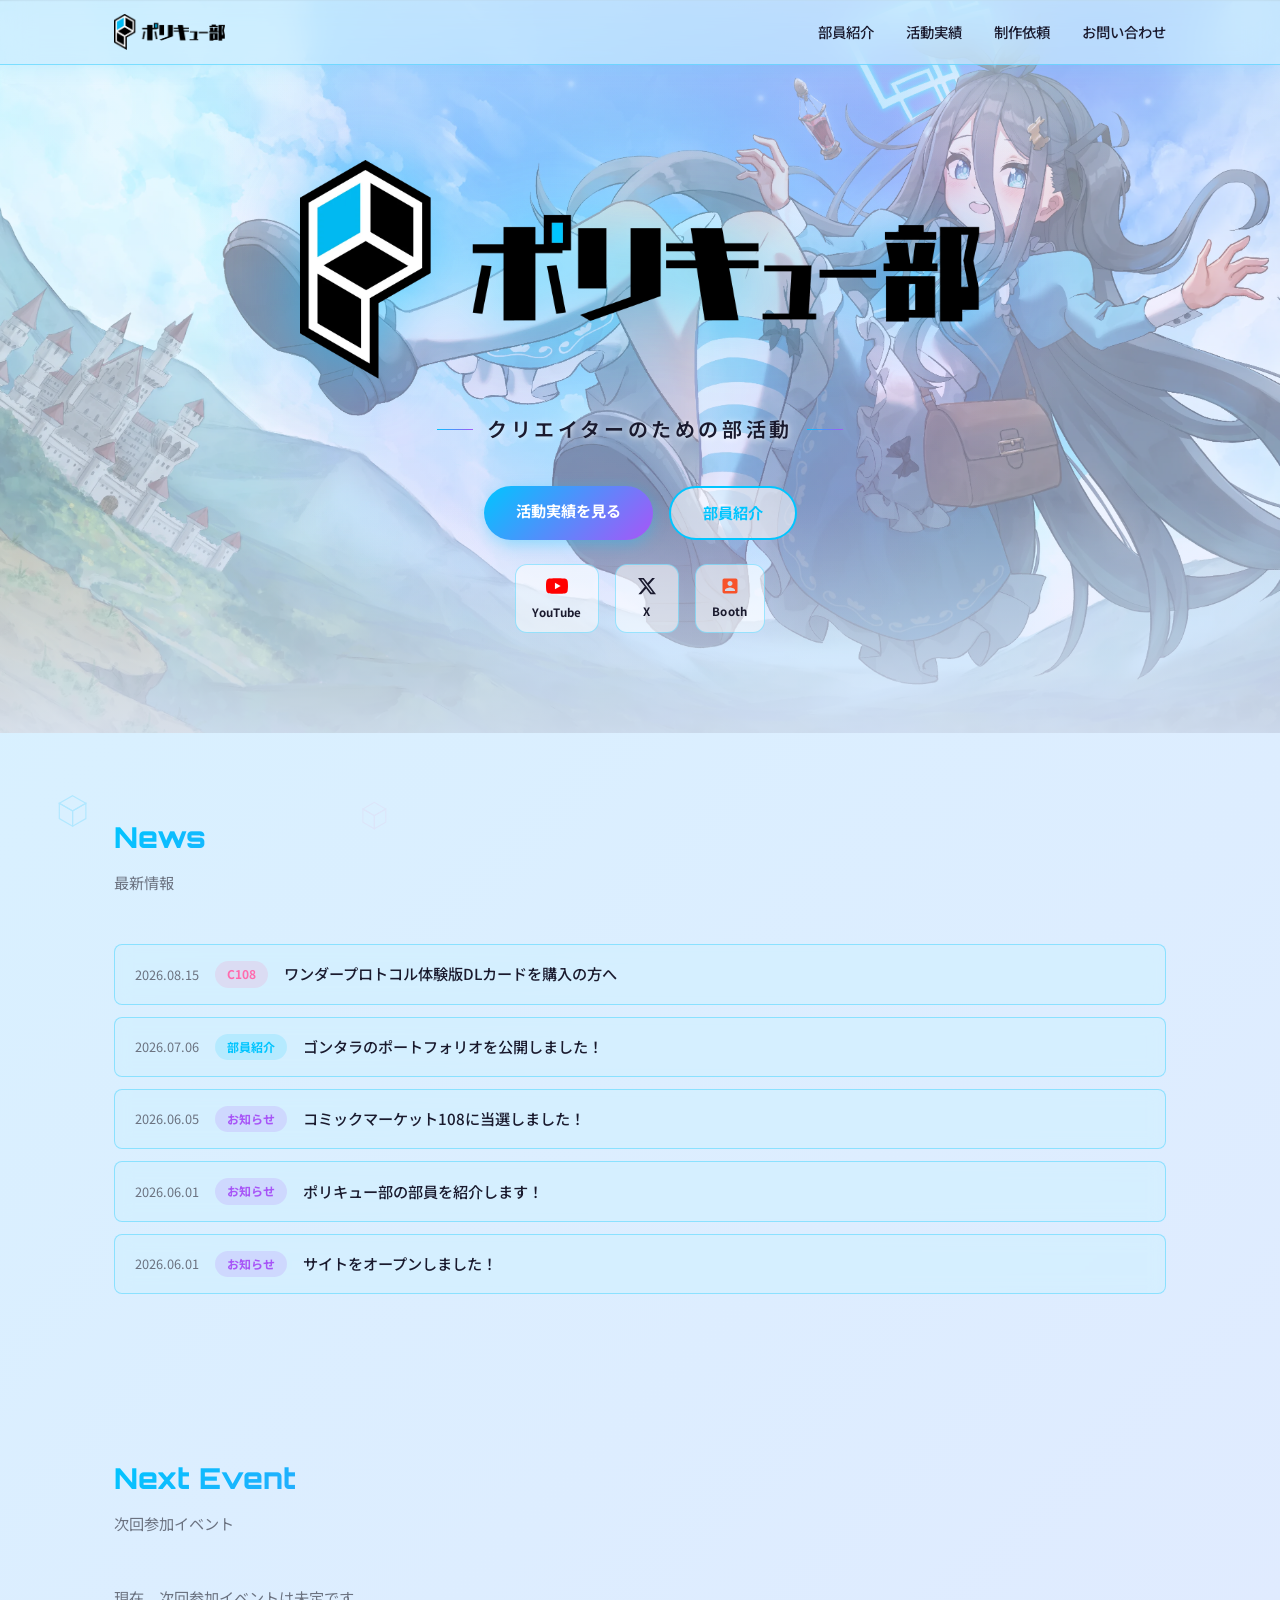
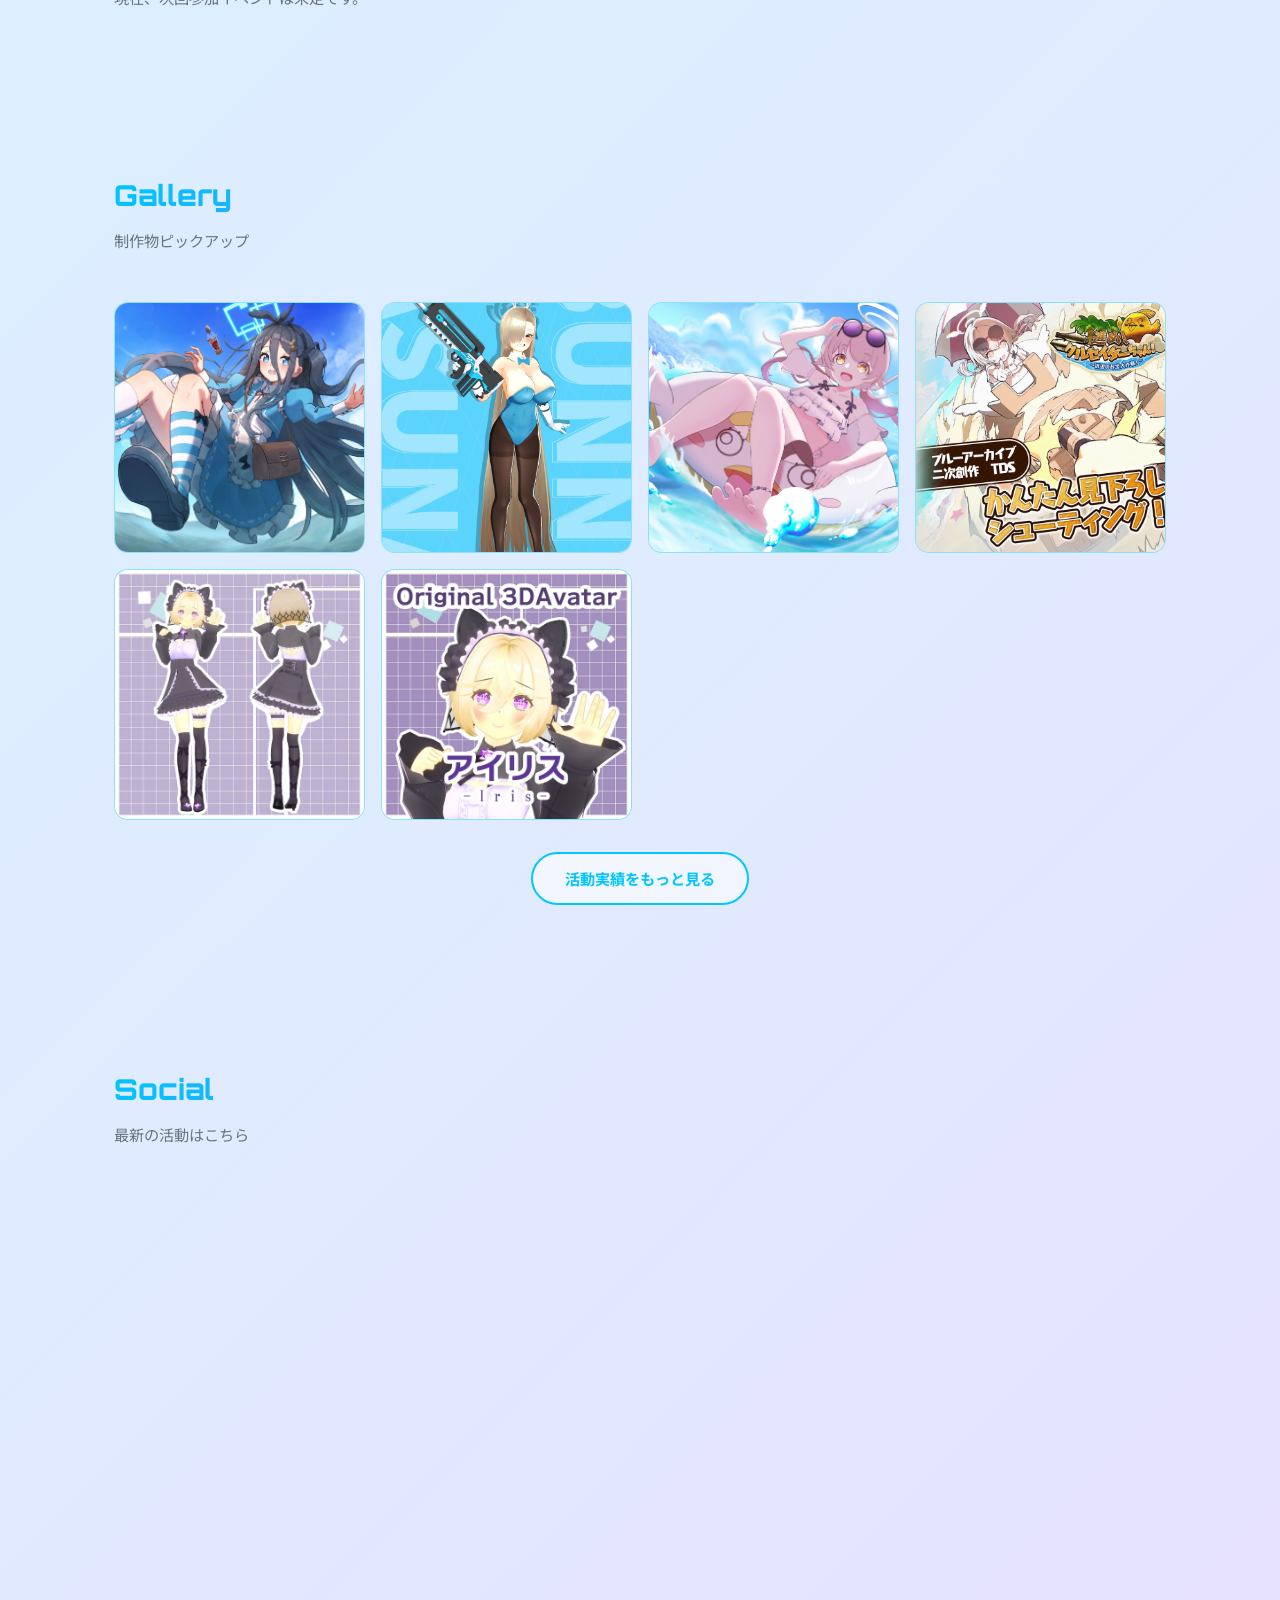
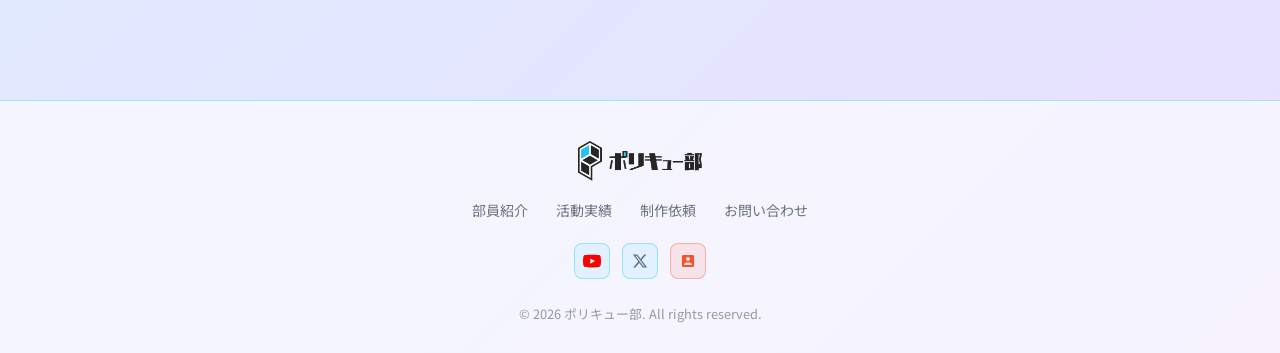
==== index.html @ 904cd469 "制作依頼を締め切り・フォームをグレーアウト・お知らせ非表示 Co-Authored-By: Claude Sonnet 4.6 <noreply@anthropic.com>" ====
<!DOCTYPE html>
<html lang="ja">
<head>
  <meta charset="UTF-8">
  <meta name="viewport" content="width=device-width, initial-scale=1.0">
  <meta name="robots" content="noai, noimageai">
  <meta name="description" content="ポリキュー部公式HP。3DCGをメインにした制作を行う同人サークルです！">
  <!-- OGP ※ サイト公開後に https://polycube-3dcg.github.io/polycube-hp を実際のURLに変更してください -->
  <meta property="og:type" content="website">
  <meta property="og:site_name" content="ポリキュー部">
  <meta property="og:title" content="ポリキュー部">
  <meta property="og:description" content="クリエイターのための部活動。3DCG・美少女キャラクター・ゲーム制作サークル。">
  <meta property="og:image" content="https://polycube-3dcg.github.io/polycube-hp/images/logo_initialize_.webp">
  <meta property="og:url" content="https://polycube-3dcg.github.io/polycube-hp/">
  <meta name="twitter:card" content="summary_large_image">
  <meta name="twitter:site" content="@Polycube_3DCG">
  <title>ポリキュー部 公式サイト</title>
  <link rel="stylesheet" href="css/style.css">
</head>
<body>

  <div class="wireframe-bg" id="wireframe-bg"></div>

  <nav>
    <div class="nav-inner">
      <a href="index.html" class="nav-logo">
        <img src="images/logo.webp" alt="ポリキュー部" class="nav-logo-img">
      </a>
      <ul class="nav-links">
        <li><a href="members.html">部員紹介</a></li>
        <li><a href="achievements.html">活動実績</a></li>
        <li><a href="commission.html">制作依頼</a></li>
        <li><a href="contact.html">お問い合わせ</a></li>
      </ul>
      <button class="nav-hamburger" id="nav-hamburger" aria-label="メニューを開く" aria-expanded="false">
        <span></span><span></span><span></span>
      </button>
    </div>
  </nav>

  <!-- ヒーロー -->
  <section class="hero">
    <div class="hero-bg-slideshow"></div>

    <div class="container">
      <img src="images/logo.webp" alt="ポリキュー部" class="hero-logo">
      <p class="hero-sub">クリエイターのための部活動</p>
      <div class="hero-buttons">
        <a href="achievements.html" class="btn btn-primary">活動実績を見る</a>
        <a href="members.html" class="btn btn-outline">部員紹介</a>
      </div>
      <div class="hero-sns">
        <a href="https://www.youtube.com/@%E3%83%9D%E3%83%AA%E3%82%AD%E3%83%A5%E3%83%BC%E9%83%A8" target="_blank" rel="noopener" class="hero-sns-link" aria-label="YouTube">
          <svg width="22" height="22" viewBox="0 0 24 24"><path fill="#ff0000" d="M23.5 6.2a3 3 0 0 0-2.1-2.1C19.5 3.5 12 3.5 12 3.5s-7.5 0-9.4.6A3 3 0 0 0 .5 6.2C0 8.1 0 12 0 12s0 3.9.5 5.8a3 3 0 0 0 2.1 2.1c1.9.6 9.4.6 9.4.6s7.5 0 9.4-.6a3 3 0 0 0 2.1-2.1C24 15.9 24 12 24 12s0-3.9-.5-5.8z"/><path fill="#fff" d="M9.75 15.5V8.5l6.25 3.5-6.25 3.5z"/></svg>
          <span class="hero-sns-label">YouTube</span>
        </a>
        <a href="https://x.com/Polycube_3DCG" target="_blank" rel="noopener" class="hero-sns-link" aria-label="X (Twitter)">
          <svg width="20" height="20" viewBox="0 0 24 24" fill="currentColor"><path d="M18.244 2.25h3.308l-7.227 8.26 8.502 11.24H16.17l-5.214-6.817L4.99 21.75H1.68l7.73-8.835L1.254 2.25H8.08l4.713 6.231zm-1.161 17.52h1.833L7.084 4.126H5.117z"/></svg>
          <span class="hero-sns-label">X</span>
        </a>
        <a href="https://polycube.booth.pm/" target="_blank" rel="noopener" class="hero-sns-link" aria-label="Booth">
          <svg width="20" height="20" viewBox="0 0 24 24" fill="currentColor"><path d="M19 3H5a2 2 0 0 0-2 2v14a2 2 0 0 0 2 2h14a2 2 0 0 0 2-2V5a2 2 0 0 0-2-2zm-7 3c1.66 0 3 1.34 3 3s-1.34 3-3 3-3-1.34-3-3 1.34-3 3-3zm6 12H6v-1c0-2 4-3.1 6-3.1s6 1.1 6 3.1v1z"/></svg>
          <span class="hero-sns-label">Booth</span>
        </a>
      </div>
    </div>
  </section>

  <!-- お知らせ -->
  <section>
    <div class="container">
      <h2 class="section-title">News</h2>
      <p class="section-subtitle">最新情報</p>
      <div class="news-list">
        <a href="c108download.html" class="news-item">
          <span class="news-date">2026.08.15</span>
          <span class="tag tag-pink">C108</span>
          <span class="news-title">ワンダープロトコル体験版DLカードを購入の方へ</span>
        </a>
        <!-- 受付開始時はコメントアウトを外す
        <a href="commission.html" class="news-item">
          <span class="news-date">2026.07.17</span>
          <span class="tag tag-purple">お知らせ</span>
          <span class="news-title">コミッション受付を開始しました</span>
        </a>
        -->
        <a href="members.html" class="news-item">
          <span class="news-date">2026.07.06</span>
          <span class="tag tag-main">部員紹介</span>
          <span class="news-title">ゴンタラのポートフォリオを公開しました！</span>
        </a>
        <a href="https://webcatalog.circle.ms/circle/23006717" target="_blank" rel="noopener" class="news-item">
          <span class="news-date">2026.06.05</span>
          <span class="tag tag-purple">お知らせ</span>
          <span class="news-title">コミックマーケット108に当選しました！</span>
        </a>
        <a href="members.html" class="news-item">
          <span class="news-date">2026.06.01</span>
          <span class="tag tag-purple">お知らせ</span>
          <span class="news-title">ポリキュー部の部員を紹介します！</span>
        </a>
        <a href="index.html" class="news-item">
          <span class="news-date">2026.06.01</span>
          <span class="tag tag-purple">お知らせ</span>
          <span class="news-title">サイトをオープンしました！</span>
        </a>
      </div>
    </div>
  </section>

  <!-- 次回イベント -->
  <section>
    <div class="container">
      <h2 class="section-title">Next Event</h2>
      <p class="section-subtitle">次回参加イベント</p>
      <!-- 次回イベント決定時はこちらに切り替え
      <a href="https://webcatalog.circle.ms/circle/23006717" target="_blank" rel="noopener"
         class="card" style="max-width: 480px; display:block; text-decoration:none; color:inherit; padding:0; overflow:hidden;">
        <img src="images/nextevent_000.webp" alt="コミックマーケット108" style="width:100%; display:block; border-radius: var(--radius) var(--radius) 0 0;">
        <div style="padding: 20px;">
          <div style="font-weight:700; font-size:1.05rem; margin-bottom:8px;">コミックマーケット108</div>
          <div style="font-size:0.88rem; color:var(--color-text-muted);">開催日：2026年8月15日（土曜日）</div>
          <div style="font-size:0.88rem; color:var(--color-text-muted);">スペース：東地区 コ－48b（東１ホール）</div>
          <div style="font-size:0.88rem; color:var(--color-text-muted);">開催地：東京ビッグサイト</div>
        </div>
      </a>
      -->
      <p style="color:var(--color-text-muted); font-size:0.95rem;">現在、次回参加イベントは未定です。</p>
    </div>
  </section>

  <!-- ギャラリー -->
  <section>
    <div class="container">
      <h2 class="section-title">Gallery</h2>
      <p class="section-subtitle">制作物ピックアップ</p>
      <div class="gallery-grid">
        <div class="gallery-item" data-full="images/contents_005.webp"><img src="images/contents_005_thumbnail.webp" alt="作品"></div>
        <div class="gallery-item" data-full="images/contents_004.webp"><img src="images/contents_004.webp" alt="作品"></div>
        <div class="gallery-item" data-full="images/contents_003.webp"><img src="images/contents_003.webp" alt="作品"></div>
        <div class="gallery-item" data-full="images/contents_002.webp"><img src="images/contents_002.webp" alt="作品"></div>
        <div class="gallery-item" data-full="images/contents_001.webp"><img src="images/contents_001.webp" alt="作品"></div>
        <div class="gallery-item" data-full="images/contents_000.webp"><img src="images/contents_000.webp" alt="作品"></div>
      </div>
      <div style="text-align:center; margin-top:32px;">
        <a href="achievements.html" class="btn btn-outline">活動実績をもっと見る</a>
      </div>
    </div>
  </section>

  <!-- SNS・YouTube -->
  <section>
    <div class="container">
      <h2 class="section-title">Social</h2>
      <p class="section-subtitle">最新の活動はこちら</p>
      <div class="social-grid">

        <!-- YouTube -->
        <div class="card social-card">
          <div class="social-card-label">
            <svg width="20" height="20" viewBox="0 0 24 24" fill="#ff0000"><path d="M23.5 6.2a3 3 0 0 0-2.1-2.1C19.5 3.5 12 3.5 12 3.5s-7.5 0-9.4.6A3 3 0 0 0 .5 6.2C0 8.1 0 12 0 12s0 3.9.5 5.8a3 3 0 0 0 2.1 2.1c1.9.6 9.4.6 9.4.6s7.5 0 9.4-.6a3 3 0 0 0 2.1-2.1C24 15.9 24 12 24 12s0-3.9-.5-5.8z"/><path d="M9.75 15.5V8.5l6.25 3.5-6.25 3.5z" fill="#fff"/></svg>
            YouTube
          </div>
          <a id="yt-latest-link" href="https://youtu.be/PIV8d9jpoXs" target="_blank" rel="noopener" class="youtube-thumb-link">
            <img id="yt-latest-thumb" src="https://img.youtube.com/vi/PIV8d9jpoXs/hqdefault.jpg" alt="ポリキュー部 YouTube動画">
            <div class="youtube-play-btn">
              <svg width="56" height="56" viewBox="0 0 24 24"><circle cx="12" cy="12" r="12" fill="rgba(0,0,0,0.55)"/><path d="M9.5 7.5v9l7-4.5-7-4.5z" fill="white"/></svg>
            </div>
          </a>
          <p id="yt-latest-title" style="font-size:0.83rem; color:var(--color-text-muted); margin:6px 0 16px; line-height:1.5; display:-webkit-box; -webkit-line-clamp:2; -webkit-box-orient:vertical; overflow:hidden;"></p>
          <a href="https://www.youtube.com/@%E3%83%9D%E3%83%AA%E3%82%AD%E3%83%A5%E3%83%BC%E9%83%A8" target="_blank" rel="noopener" class="social-follow-btn social-follow-btn--youtube" style="align-self: center;">
            <svg width="16" height="16" viewBox="0 0 24 24"><path fill="white" d="M23.5 6.2a3 3 0 0 0-2.1-2.1C19.5 3.5 12 3.5 12 3.5s-7.5 0-9.4.6A3 3 0 0 0 .5 6.2C0 8.1 0 12 0 12s0 3.9.5 5.8a3 3 0 0 0 2.1 2.1c1.9.6 9.4.6 9.4.6s7.5 0 9.4-.6a3 3 0 0 0 2.1-2.1C24 15.9 24 12 24 12s0-3.9-.5-5.8z"/><path fill="red" d="M9.75 15.5V8.5l6.25 3.5-6.25 3.5z"/></svg>
            チャンネルを見る
          </a>
        </div>

        <!-- X (Twitter) -->
        <div class="card social-card">
          <div class="social-card-label">
            <svg width="18" height="18" viewBox="0 0 24 24" fill="currentColor"><path d="M18.244 2.25h3.308l-7.227 8.26 8.502 11.24H16.17l-5.214-6.817L4.99 21.75H1.68l7.73-8.835L1.254 2.25H8.08l4.713 6.231zm-1.161 17.52h1.833L7.084 4.126H5.117z"/></svg>
            X (Twitter)
          </div>
          <div style="padding: 20px 0 24px; text-align:center;">
            <div style="width:64px; height:64px; background:#000; border-radius:50%; display:flex; align-items:center; justify-content:center; margin: 0 auto 16px;">
              <svg width="32" height="32" viewBox="0 0 24 24" fill="white"><path d="M18.244 2.25h3.308l-7.227 8.26 8.502 11.24H16.17l-5.214-6.817L4.99 21.75H1.68l7.73-8.835L1.254 2.25H8.08l4.713 6.231zm-1.161 17.52h1.833L7.084 4.126H5.117z"/></svg>
            </div>
            <div style="font-weight:700; font-size:1rem; margin-bottom:4px;">ポリキュー部</div>
            <div style="font-size:0.85rem; color:var(--color-text-muted); margin-bottom:20px;">@Polycube_3DCG</div>
            <p style="font-size:0.88rem; color:var(--color-text-muted); line-height:1.7; margin-bottom:0;">
              制作の進捗・イベント情報など<br>随時ポストしています！
            </p>
          </div>
          <a href="https://x.com/Polycube_3DCG" target="_blank" rel="noopener" class="social-follow-btn social-follow-btn--x" style="align-self: center;">
            <svg width="15" height="15" viewBox="0 0 24 24" fill="white"><path d="M18.244 2.25h3.308l-7.227 8.26 8.502 11.24H16.17l-5.214-6.817L4.99 21.75H1.68l7.73-8.835L1.254 2.25H8.08l4.713 6.231zm-1.161 17.52h1.833L7.084 4.126H5.117z"/></svg>
            最新のポストを見る
          </a>
        </div>

      </div>
    </div>
  </section>

  <footer>
    <div class="footer-inner">
      <img src="images/logo.webp" alt="ポリキュー部" class="footer-logo-img">
      <ul class="footer-nav">
        <li><a href="members.html">部員紹介</a></li>
        <li><a href="achievements.html">活動実績</a></li>
        <li><a href="commission.html">制作依頼</a></li>
        <li><a href="contact.html">お問い合わせ</a></li>
      </ul>
      <div class="footer-sns-row">
        <a href="https://www.youtube.com/@%E3%83%9D%E3%83%AA%E3%82%AD%E3%83%A5%E3%83%BC%E9%83%A8" target="_blank" rel="noopener" class="footer-sns-icon" aria-label="YouTube">
          <svg width="18" height="18" viewBox="0 0 24 24"><path fill="#ff0000" d="M23.5 6.2a3 3 0 0 0-2.1-2.1C19.5 3.5 12 3.5 12 3.5s-7.5 0-9.4.6A3 3 0 0 0 .5 6.2C0 8.1 0 12 0 12s0 3.9.5 5.8a3 3 0 0 0 2.1 2.1c1.9.6 9.4.6 9.4.6s7.5 0 9.4-.6a3 3 0 0 0 2.1-2.1C24 15.9 24 12 24 12s0-3.9-.5-5.8z"/><path fill="#fff" d="M9.75 15.5V8.5l6.25 3.5-6.25 3.5z"/></svg>
        </a>
        <a href="https://x.com/Polycube_3DCG" target="_blank" rel="noopener" class="footer-sns-icon" aria-label="X (Twitter)">
          <svg width="16" height="16" viewBox="0 0 24 24" fill="currentColor"><path d="M18.244 2.25h3.308l-7.227 8.26 8.502 11.24H16.17l-5.214-6.817L4.99 21.75H1.68l7.73-8.835L1.254 2.25H8.08l4.713 6.231zm-1.161 17.52h1.833L7.084 4.126H5.117z"/></svg>
        </a>
        <a href="https://polycube.booth.pm/" target="_blank" rel="noopener" class="footer-sns-icon" aria-label="Booth">
          <svg width="16" height="16" viewBox="0 0 24 24" fill="currentColor"><path d="M19 3H5a2 2 0 0 0-2 2v14a2 2 0 0 0 2 2h14a2 2 0 0 0 2-2V5a2 2 0 0 0-2-2zm-7 3c1.66 0 3 1.34 3 3s-1.34 3-3 3-3-1.34-3-3 1.34-3 3-3zm6 12H6v-1c0-2 4-3.1 6-3.1s6 1.1 6 3.1v1z"/></svg>
        </a>
      </div>
      <p class="footer-copy">&copy; 2026 ポリキュー部. All rights reserved.</p>
    </div>
  </footer>

  <!-- ライトボックス -->
  <div id="lightbox" class="lightbox">
    <button class="lightbox-close" id="lightbox-close">&times;</button>
    <img id="lightbox-img" src="" alt="">
  </div>

  <script src="js/cubes.js"></script>

  <script>
    // ── 背景スライドショー ──
    // 画像を追加する場合はこの配列に追加してください
    const isMobile = window.matchMedia('(max-width: 768px)').matches;
    const bgSlides = isMobile
      ? ['images/top_mobile_001.webp']
      : ['images/top_001.webp'];

    const slideshowEl = document.querySelector('.hero-bg-slideshow');
    bgSlides.forEach((src, i) => {
      const div = document.createElement('div');
      div.className = 'hero-bg-slide' + (i === 0 ? ' active' : '');
      div.style.backgroundImage = `url('${src}')`;
      slideshowEl.appendChild(div);
    });

    if (bgSlides.length > 1) {
      let current = 0;
      setInterval(() => {
        const els = document.querySelectorAll('.hero-bg-slide');
        els[current].classList.remove('active');
        current = (current + 1) % els.length;
        els[current].classList.add('active');
      }, 6000);
    }
  </script>

  <script>
    const lightbox = document.getElementById('lightbox');
    const lightboxImg = document.getElementById('lightbox-img');

    document.querySelectorAll('.gallery-item[data-full]').forEach(item => {
      item.addEventListener('click', () => {
        lightboxImg.src = item.dataset.full;
        lightbox.classList.add('active');
      });
    });

    document.getElementById('lightbox-close').addEventListener('click', e => {
      e.stopPropagation();
      lightbox.classList.remove('active');
    });

    lightbox.addEventListener('click', () => lightbox.classList.remove('active'));

    document.addEventListener('keydown', e => {
      if (e.key === 'Escape') lightbox.classList.remove('active');
    });
  </script>

  <script>
    (function () {
      var channelId = 'UC2VYg07HExC-RA8LSmF9CsA';
      var rssUrl = 'https://www.youtube.com/feeds/videos.xml?channel_id=' + channelId;
      fetch('https://api.rss2json.com/v1/api.json?rss_url=' + encodeURIComponent(rssUrl))
        .then(function (r) { return r.json(); })
        .then(function (data) {
          if (data.status !== 'ok' || !data.items || !data.items.length) return;
          var video = data.items[0];
          var match = video.link.match(/[?&]v=([^&]+)/);
          if (!match) return;
          var videoId = match[1];
          var link = document.getElementById('yt-latest-link');
          var thumb = document.getElementById('yt-latest-thumb');
          var title = document.getElementById('yt-latest-title');
          if (link) link.href = 'https://www.youtube.com/watch?v=' + videoId;
          if (thumb) thumb.src = 'https://img.youtube.com/vi/' + videoId + '/hqdefault.jpg';
          if (title) title.textContent = video.title;
        })
        .catch(function () {});
    })();
  </script>

</body>
</html>
---- css/style.css ----
@import url('https://fonts.googleapis.com/css2?family=Noto+Sans+JP:wght@400;500;700&family=Orbitron:wght@700;900&display=swap');

:root {
  --color-main: #00c5ff;
  --color-pink: #ff6bae;
  --color-purple: #a855f7;
  --color-text: #1a1a2e;
  --color-text-muted: #6b7280;
  --color-bg: #ddf4ff;
  --color-bg2: #e8eeff;
  --color-card: rgba(210, 240, 255, 0.7);
  --color-card-border: rgba(0, 197, 255, 0.35);
  --grad-main: linear-gradient(135deg, var(--color-main), var(--color-purple));
  --grad-bg: linear-gradient(135deg, #d6f2ff 0%, #e0ebff 60%, #e8e0ff 100%);
  --shadow-card: 0 4px 24px rgba(0, 197, 255, 0.18), 0 1px 4px rgba(0,0,0,0.05);
  --radius: 14px;
  --radius-sm: 8px;
}

*, *::before, *::after { box-sizing: border-box; margin: 0; padding: 0; }

html { scroll-behavior: smooth; }

body {
  font-family: 'Noto Sans JP', sans-serif;
  color: var(--color-text);
  background: var(--grad-bg);
  min-height: 100vh;
  line-height: 1.7;
  position: relative;
}

body > * { position: relative; z-index: 1; }

/* ── ワイヤーフレームキューブ背景 ── */
.wireframe-bg {
  position: fixed;
  inset: 0;
  pointer-events: none;
  z-index: 0;
  overflow: hidden;
}

.wire-cube {
  position: absolute;
  transform-origin: center;
}

@keyframes cube-float {
  0%, 100% { transform: translateY(0px) rotate(var(--rot)); }
  50%       { transform: translateY(var(--drift)) rotate(calc(var(--rot) + var(--spin))); }
}

/* ── ナビゲーション ── */
nav {
  position: fixed;
  top: 0;
  width: 100%;
  z-index: 100;
  background: rgba(200, 235, 255, 0.65);
  backdrop-filter: blur(16px);
  border-bottom: 1px solid rgba(0, 197, 255, 0.4);
  box-shadow: 0 1px 20px rgba(0, 197, 255, 0.12);
}

.nav-inner {
  max-width: 1100px;
  margin: 0 auto;
  padding: 0 24px;
  height: 64px;
  display: flex;
  align-items: center;
  justify-content: space-between;
}

.nav-logo {
  font-family: 'Orbitron', sans-serif;
  font-weight: 800;
  font-size: 1.2rem;
  background: var(--grad-main);
  -webkit-background-clip: text;
  -webkit-text-fill-color: transparent;
  background-clip: text;
  text-decoration: none;
}

.nav-logo-img {
  height: 36px;
  width: auto;
  display: block;
}

.nav-links {
  display: flex;
  gap: 32px;
  list-style: none;
}

.nav-links a {
  text-decoration: none;
  color: var(--color-text);
  font-size: 0.9rem;
  font-weight: 500;
  transition: color 0.2s;
}

.nav-links a:hover { color: var(--color-main); }

.nav-links a.active {
  color: var(--color-main);
  font-weight: 700;
  position: relative;
}

.nav-links a.active::after {
  content: '';
  position: absolute;
  bottom: -4px;
  left: 0;
  right: 0;
  height: 2px;
  background: var(--grad-main);
  border-radius: 2px;
}

/* ── ハンバーガーボタン ── */
.nav-hamburger {
  display: none;
  flex-direction: column;
  justify-content: center;
  gap: 5px;
  background: none;
  border: none;
  cursor: pointer;
  padding: 6px;
  z-index: 110;
}

.nav-hamburger span {
  display: block;
  width: 24px;
  height: 2px;
  background: var(--color-text);
  border-radius: 2px;
  transition: transform 0.25s ease, opacity 0.25s ease;
}

.nav-hamburger.open span:nth-child(1) { transform: translateY(7px) rotate(45deg); }
.nav-hamburger.open span:nth-child(2) { opacity: 0; transform: scaleX(0); }
.nav-hamburger.open span:nth-child(3) { transform: translateY(-7px) rotate(-45deg); }

/* ── 共通レイアウト ── */
.container {
  max-width: 1100px;
  margin: 0 auto;
  padding: 0 24px;
}

section {
  padding: 80px 0;
}

.section-title {
  font-family: 'Orbitron', sans-serif;
  font-size: 1.8rem;
  font-weight: 800;
  margin-bottom: 8px;
  background: var(--grad-main);
  -webkit-background-clip: text;
  -webkit-text-fill-color: transparent;
  background-clip: text;
}

.section-subtitle {
  color: var(--color-text-muted);
  font-size: 0.95rem;
  margin-bottom: 48px;
}

/* ── カード ── */
.card {
  background: var(--color-card);
  backdrop-filter: blur(8px);
  border: 1px solid var(--color-card-border);
  border-radius: var(--radius);
  box-shadow: var(--shadow-card);
  padding: 24px;
  transition: transform 0.2s, box-shadow 0.2s;
}

.card:hover {
  transform: translateY(-4px);
  box-shadow: 0 8px 32px rgba(0, 197, 255, 0.18), 0 2px 8px rgba(0,0,0,0.08);
}

/* ── ボタン ── */
.btn {
  display: inline-block;
  padding: 12px 32px;
  border-radius: 50px;
  font-weight: 700;
  font-size: 0.95rem;
  text-decoration: none;
  cursor: pointer;
  border: none;
  transition: opacity 0.2s, transform 0.2s;
}

.btn:hover { opacity: 0.85; transform: translateY(-2px); }

.btn-primary {
  background: var(--grad-main);
  color: #fff;
  box-shadow: 0 4px 16px rgba(0, 197, 255, 0.35);
}

.btn-outline {
  background: rgba(255, 255, 255, 0.55);
  backdrop-filter: blur(6px);
  border: 2px solid var(--color-main);
  color: var(--color-main);
}

.btn-disabled {
  background: linear-gradient(135deg, #b0b8c1, #c8d0d8);
  color: #fff;
  box-shadow: none;
  cursor: not-allowed;
  opacity: 0.6;
  pointer-events: none;
}

/* ── タグ・バッジ ── */
.tag {
  display: inline-block;
  padding: 3px 12px;
  border-radius: 50px;
  font-size: 0.75rem;
  font-weight: 700;
}

.tag-main { background: rgba(0, 197, 255, 0.15); color: var(--color-main); }
.tag-pink { background: rgba(255, 107, 174, 0.15); color: var(--color-pink); }
.tag-purple { background: rgba(168, 85, 247, 0.15); color: var(--color-purple); }

/* ── ヒーローロゴ ── */
.hero-logo {
  width: auto;
  height: auto;
  max-height: clamp(100px, 28vw, 220px);
  max-width: 85vw;
  margin: 0 auto 32px;
  display: block;
  filter: drop-shadow(0 8px 32px rgba(0, 197, 255, 0.55));
}

/* ── フッターロゴ ── */
.footer-logo-img {
  height: 40px;
  width: auto;
  margin: 0 auto 12px;
  display: block;
  opacity: 0.85;
}

/* ── ギャラリー ── */
.gallery-grid {
  display: grid;
  grid-template-columns: repeat(auto-fill, minmax(240px, 1fr));
  gap: 16px;
}

.gallery-item {
  border-radius: var(--radius);
  overflow: hidden;
  background: var(--color-card);
  border: 1px solid var(--color-card-border);
  aspect-ratio: 1 / 1;
  transition: transform 0.2s, box-shadow 0.2s;
  cursor: zoom-in;
}

.gallery-item:hover {
  transform: translateY(-4px);
  box-shadow: 0 8px 32px rgba(0, 197, 255, 0.3);
}

.gallery-item img {
  width: 100%;
  height: 100%;
  object-fit: cover;
  display: block;
}

/* ── 背景スライドショー ── */
.hero-bg-slideshow {
  position: absolute;
  inset: 0;
  z-index: 0;
}

.hero-bg-slide {
  position: absolute;
  inset: 0;
  background-size: cover;
  background-position: center 30%;
  opacity: 0;
  transition: opacity 1.8s ease;
}

.hero-bg-slide.active {
  opacity: 0.52;
}

/* ── ヒーロー ── */
.hero {
  padding-top: 160px;
  padding-bottom: 100px;
  text-align: center;
  position: relative;
  overflow: hidden;
  background: var(--grad-bg);
}

.hero::before {
  content: '';
  position: absolute;
  top: -200px;
  left: 50%;
  transform: translateX(-50%);
  width: 900px;
  height: 900px;
  background: radial-gradient(circle, rgba(0,197,255,0.15) 0%, rgba(168,85,247,0.1) 50%, transparent 70%);
  pointer-events: none;
  z-index: 1;
}

.hero::after {
  content: '';
  position: absolute;
  inset: 0;
  background:
    linear-gradient(to bottom,
      rgba(214,242,255,0.45) 0%,
      transparent 22%,
      transparent 68%,
      rgba(224,235,255,0.7) 100%
    );
  pointer-events: none;
  z-index: 1;
}

.hero .stars,
.hero .container {
  position: relative;
  z-index: 2;
}

/* ヒーロー入場アニメーション */
@keyframes hero-fade-up {
  from { opacity: 0; transform: translateY(22px); }
  to   { opacity: 1; transform: translateY(0); }
}

.hero-logo    { animation: hero-fade-up 0.8s ease both; }
.hero-sub     { animation: hero-fade-up 0.8s 0.18s ease both; }
.hero-buttons { animation: hero-fade-up 0.8s 0.32s ease both; }
.hero-sns     { animation: hero-fade-up 0.8s 0.44s ease both; }

.hero-eyebrow {
  display: inline-flex;
  align-items: center;
  gap: 6px;
  font-size: 0.85rem;
  color: var(--color-main);
  font-weight: 700;
  letter-spacing: 0.05em;
  margin-bottom: 16px;
}

.hero-title {
  font-family: 'Orbitron', sans-serif;
  font-size: clamp(2.5rem, 6vw, 4.5rem);
  font-weight: 800;
  line-height: 1.1;
  margin-bottom: 16px;
  background: linear-gradient(135deg, var(--color-main) 0%, var(--color-purple) 50%, var(--color-pink) 100%);
  -webkit-background-clip: text;
  -webkit-text-fill-color: transparent;
  background-clip: text;
}

.hero-sub {
  display: flex;
  align-items: center;
  justify-content: center;
  gap: 14px;
  font-size: clamp(0.8rem, 2.2vw, 1.25rem);
  font-weight: 600;
  letter-spacing: 0.18em;
  white-space: nowrap;
  color: var(--color-text);
  margin-bottom: 40px;
  text-shadow: 0 1px 6px rgba(255,255,255,0.9);
}

.hero-sub::before,
.hero-sub::after {
  content: '';
  display: block;
  width: 36px;
  height: 1px;
  background: var(--grad-main);
  flex-shrink: 0;
}

.hero-buttons {
  display: flex;
  gap: 16px;
  justify-content: center;
  flex-wrap: wrap;
}

.hero-sns {
  display: flex;
  gap: 16px;
  justify-content: center;
  margin-top: 24px;
}

.hero-sns-link {
  display: flex;
  flex-direction: column;
  align-items: center;
  justify-content: center;
  gap: 6px;
  padding: 10px 16px;
  border-radius: 12px;
  background: rgba(255, 255, 255, 0.55);
  border: 1px solid var(--color-card-border);
  color: var(--color-text);
  text-decoration: none;
  transition: background 0.2s, transform 0.2s, box-shadow 0.2s;
  backdrop-filter: blur(6px);
  min-width: 64px;
}

.hero-sns-link:hover {
  background: rgba(0, 197, 255, 0.2);
  border-color: var(--color-main);
  color: var(--color-main);
  transform: translateY(-3px);
  box-shadow: 0 6px 16px rgba(0, 197, 255, 0.25);
}

.hero-sns-label {
  font-size: 0.72rem;
  font-weight: 700;
  letter-spacing: 0.03em;
}

/* 星の装飾 */
.stars {
  position: absolute;
  inset: 0;
  pointer-events: none;
}

.star {
  position: absolute;
  width: 6px;
  height: 6px;
  border-radius: 50%;
  background: var(--color-main);
  opacity: 0.4;
  animation: twinkle 3s ease-in-out infinite;
}

.star:nth-child(1) { top: 15%; left: 10%; animation-delay: 0s; background: var(--color-pink); }
.star:nth-child(2) { top: 25%; left: 85%; animation-delay: 0.5s; }
.star:nth-child(3) { top: 60%; left: 5%; animation-delay: 1s; background: var(--color-purple); }
.star:nth-child(4) { top: 70%; left: 90%; animation-delay: 1.5s; background: var(--color-pink); }
.star:nth-child(5) { top: 40%; left: 92%; animation-delay: 2s; }
.star:nth-child(6) { top: 80%; left: 15%; animation-delay: 0.8s; background: var(--color-purple); }

@keyframes twinkle {
  0%, 100% { opacity: 0.4; transform: scale(1); }
  50% { opacity: 0.9; transform: scale(1.5); }
}

/* ── お知らせ ── */
.news-list {
  display: flex;
  flex-direction: column;
  gap: 12px;
}

.news-item {
  display: flex;
  align-items: center;
  gap: 16px;
  background: var(--color-card);
  backdrop-filter: blur(8px);
  border: 1px solid var(--color-card-border);
  border-radius: var(--radius-sm);
  padding: 16px 20px;
  text-decoration: none;
  color: var(--color-text);
  transition: transform 0.2s, box-shadow 0.2s;
}

.news-item:hover {
  transform: translateX(4px);
  box-shadow: var(--shadow-card);
}

.news-date {
  font-size: 0.8rem;
  color: var(--color-text-muted);
  white-space: nowrap;
  font-variant-numeric: tabular-nums;
}

.news-title { font-size: 0.95rem; font-weight: 500; }

/* ── 部員カード ── */
.members-grid {
  display: grid;
  grid-template-columns: repeat(auto-fill, minmax(260px, 1fr));
  gap: 24px;
}

.member-card {
  text-align: center;
  display: flex;
  flex-direction: column;
}

.member-card:hover {
  transform: none;
  box-shadow: var(--shadow-card);
}

.member-card .member-sns {
  margin-top: auto;
  padding-top: 16px;
}

.member-avatar {
  width: 96px;
  height: 96px;
  border-radius: 50%;
  object-fit: cover;
  border: 3px solid var(--color-main);
  margin: 0 auto 16px;
  display: block;
  background: var(--grad-main);
}

.member-avatar-placeholder {
  width: 96px;
  height: 96px;
  border-radius: 50%;
  background: var(--grad-main);
  margin: 0 auto 16px;
  display: flex;
  align-items: center;
  justify-content: center;
  font-size: 2rem;
  color: #fff;
  font-family: 'Orbitron', sans-serif;
  font-weight: 800;
}

.member-name {
  font-weight: 700;
  font-size: 1.05rem;
  margin-bottom: 4px;
}

.member-role {
  color: var(--color-main);
  font-size: 0.85rem;
  font-weight: 700;
  margin-bottom: 12px;
}

.member-bio {
  font-size: 0.88rem;
  color: var(--color-text-muted);
  margin-bottom: 16px;
  text-align: left;
}

.member-sns {
  display: flex;
  gap: 8px;
  justify-content: center;
  flex-wrap: wrap;
}

.member-sns a {
  font-size: 0.8rem;
  padding: 4px 12px;
  border-radius: 50px;
  text-decoration: none;
  background: rgba(0, 197, 255, 0.1);
  color: var(--color-main);
  font-weight: 600;
  transition: background 0.2s;
}

.member-sns a:hover { background: rgba(0, 197, 255, 0.25); }

/* ── 活動実績 ── */
.achievements-section { display: flex; flex-direction: column; gap: 64px; }

.subsection-title {
  font-size: 1.1rem;
  font-weight: 700;
  margin-bottom: 20px;
  padding-left: 12px;
  border-left: 3px solid var(--color-main);
  background: var(--grad-main);
  -webkit-background-clip: text;
  -webkit-text-fill-color: transparent;
  background-clip: text;
}

.events-table {
  width: 100%;
  border-collapse: collapse;
  font-size: 0.9rem;
}

.events-table th {
  background: rgba(0, 197, 255, 0.08);
  padding: 10px 16px;
  text-align: left;
  font-weight: 700;
  color: var(--color-text-muted);
  border-bottom: 2px solid var(--color-card-border);
}

.events-table td {
  padding: 12px 16px;
  border-bottom: 1px solid var(--color-card-border);
}

.events-table tr:last-child td { border-bottom: none; }
.events-table .col-tag {
  width: 80px;
  white-space: nowrap;
  text-align: center;
  padding-right: 8px;
}

.works-grid {
  display: grid;
  grid-template-columns: repeat(auto-fill, minmax(260px, 1fr));
  gap: 20px;
}

.work-card > img {
  width: 100%;
  aspect-ratio: 1 / 1;
  object-fit: cover;
  border-radius: var(--radius-sm);
  margin-bottom: 12px;
  background: var(--grad-main);
  display: block;
}

.work-cover-placeholder {
  width: 100%;
  aspect-ratio: 1 / 1;
  background: var(--grad-main);
  border-radius: var(--radius-sm);
  margin-bottom: 12px;
  display: flex;
  align-items: center;
  justify-content: center;
  color: rgba(255,255,255,0.5);
  font-size: 0.8rem;
}

.work-card {
  display: flex;
  flex-direction: column;
}

.work-card .work-desc {
  flex: 1;
}

.work-card .work-action {
  margin-top: auto;
  padding-top: 16px;
}

.work-title { font-weight: 700; font-size: 0.95rem; margin-bottom: 4px; }
.work-desc { font-size: 0.82rem; color: var(--color-text-muted); }

/* ── お問い合わせ ── */
.contact-grid {
  display: grid;
  grid-template-columns: 1fr 1fr;
  gap: 32px;
}

.contact-label {
  font-size: 0.82rem;
  font-weight: 700;
  color: var(--color-text-muted);
  margin-bottom: 12px;
  text-transform: uppercase;
  letter-spacing: 0.05em;
}

.sns-links { display: flex; flex-direction: column; gap: 12px; }

.sns-link {
  display: flex;
  align-items: center;
  gap: 12px;
  padding: 14px 20px;
  border-radius: var(--radius-sm);
  text-decoration: none;
  color: var(--color-text);
  background: rgba(255,255,255,0.6);
  border: 1px solid var(--color-card-border);
  font-weight: 600;
  font-size: 0.95rem;
  transition: transform 0.2s, box-shadow 0.2s;
}

.sns-link:hover {
  transform: translateX(4px);
  box-shadow: var(--shadow-card);
}

.sns-icon {
  width: 32px;
  height: 32px;
  border-radius: 8px;
  display: flex;
  align-items: center;
  justify-content: center;
  font-size: 1rem;
}

/* ── フッター ── */
footer {
  background: rgba(255,255,255,0.6);
  border-top: 1px solid var(--color-card-border);
  text-align: center;
  font-size: 0.85rem;
  color: var(--color-text-muted);
}

.footer-inner {
  max-width: 1100px;
  margin: 0 auto;
  padding: 40px 24px 28px;
}

.footer-nav {
  display: flex;
  justify-content: center;
  gap: 28px;
  flex-wrap: wrap;
  margin: 18px 0 20px;
  list-style: none;
}

.footer-nav a {
  color: var(--color-text-muted);
  text-decoration: none;
  font-size: 0.875rem;
  transition: color 0.2s;
}

.footer-nav a:hover { color: var(--color-main); }

.footer-sns-row {
  display: flex;
  justify-content: center;
  gap: 12px;
  margin-bottom: 24px;
}

.footer-sns-icon {
  width: 36px;
  height: 36px;
  border-radius: 8px;
  background: rgba(0, 197, 255, 0.08);
  border: 1px solid var(--color-card-border);
  display: flex;
  align-items: center;
  justify-content: center;
  text-decoration: none;
  color: var(--color-text-muted);
  transition: background 0.2s, transform 0.2s, border-color 0.2s;
}

.footer-sns-icon:hover {
  background: rgba(0, 197, 255, 0.2);
  border-color: var(--color-main);
  transform: translateY(-2px);
}

.footer-copy {
  font-size: 0.8rem;
  color: var(--color-text-muted);
  opacity: 0.7;
}

footer .footer-logo {
  font-family: 'Orbitron', sans-serif;
  font-weight: 800;
  font-size: 1.1rem;
  background: var(--grad-main);
  -webkit-background-clip: text;
  -webkit-text-fill-color: transparent;
  background-clip: text;
  display: block;
  margin-bottom: 8px;
}

/* ── ページヘッダー（index以外） ── */
.page-header {
  padding: 120px 0 56px;
  text-align: center;
}

.page-header .section-title {
  font-size: 2rem;
  letter-spacing: 0.18em;
  margin-bottom: 12px;
}

.page-header .page-header-rule {
  display: block;
  width: 56px;
  height: 3px;
  background: var(--grad-main);
  border-radius: 2px;
  margin: 0 auto 14px;
}

.page-header .section-subtitle {
  font-size: 1.05rem;
  font-weight: 500;
  color: var(--color-text-muted);
  letter-spacing: 0.05em;
  margin-bottom: 0;
}

/* ── コミッション受付ステータスバー ── */
.commission-status-bar {
  background: rgba(255, 107, 174, 0.12);
  border-top: 1px solid rgba(255, 107, 174, 0.3);
  border-bottom: 1px solid rgba(255, 107, 174, 0.3);
  padding: 14px 0;
  text-align: center;
  font-size: 1.15rem;
  font-weight: 700;
  color: var(--color-pink);
}

.commission-status-bar--open {
  background: rgba(0, 197, 255, 0.1);
  border-top: 1px solid rgba(0, 197, 255, 0.3);
  border-bottom: 1px solid rgba(0, 197, 255, 0.3);
  color: var(--color-main);
}

.commission-status-icon {
  margin-right: 8px;
}

.commission-status-sub {
  font-size: 0.82rem;
  font-weight: 400;
  opacity: 0.8;
  margin-left: 12px;
}

/* ── コミッション ── */
.commission-layout {
  display: grid;
  grid-template-columns: repeat(auto-fill, minmax(340px, 1fr));
  gap: 32px;
}

.commission-card {
  display: flex;
  flex-direction: column;
  gap: 24px;
}

.commission-card:hover {
  transform: none;
  box-shadow: var(--shadow-card);
}

.commission-card-header { display: flex; flex-direction: column; gap: 8px; }

.commission-title {
  font-size: 1.15rem;
  font-weight: 700;
  margin: 0;
}

.commission-desc {
  font-size: 0.88rem;
  color: var(--color-text-muted);
  margin: 0;
}

.commission-items {
  display: flex;
  flex-direction: column;
  gap: 0;
  border: 1px solid var(--color-card-border);
  border-radius: var(--radius-sm);
  overflow: hidden;
}

.commission-item {
  display: flex;
  justify-content: space-between;
  align-items: center;
  padding: 14px 16px;
  gap: 16px;
  border-bottom: 1px solid var(--color-card-border);
}

.commission-item:last-child { border-bottom: none; }

.commission-item-name {
  font-size: 0.9rem;
  font-weight: 500;
}

.commission-item-price {
  font-family: 'Orbitron', sans-serif;
  font-weight: 800;
  font-size: 1rem;
  color: var(--color-main);
  white-space: nowrap;
}

.commission-note {
  font-size: 0.82rem;
  color: var(--color-text-muted);
  margin: 0;
  padding-left: 4px;
  border-left: 2px solid var(--color-card-border);
}

/* ── Social ── */
.social-grid {
  display: grid;
  grid-template-columns: 1fr 1fr;
  gap: 32px;
  align-items: stretch;
}

.social-card {
  padding: 20px;
  display: flex;
  flex-direction: column;
}

.social-card-label {
  display: flex;
  align-items: center;
  gap: 8px;
  font-weight: 700;
  font-size: 0.9rem;
  margin-bottom: 16px;
  color: var(--color-text);
}

.youtube-thumb-link {
  display: block;
  position: relative;
  border-radius: var(--radius-sm);
  overflow: hidden;
  margin-bottom: 12px;
  background: #000;
}

.youtube-thumb-link img {
  width: 100%;
  aspect-ratio: 16 / 9;
  object-fit: cover;
  display: block;
  transition: opacity 0.2s;
}

.youtube-thumb-link:hover img { opacity: 0.75; }

.youtube-play-btn {
  position: absolute;
  inset: 0;
  display: flex;
  align-items: center;
  justify-content: center;
  pointer-events: none;
}

.youtube-play-btn svg {
  filter: drop-shadow(0 2px 8px rgba(0,0,0,0.6));
  transition: transform 0.2s;
}

.youtube-thumb-link:hover .youtube-play-btn svg { transform: scale(1.15); }

.twitter-wrap {
  border-radius: var(--radius-sm);
  overflow: hidden;
  margin-bottom: 12px;
}

.social-channel-link {
  display: inline-block;
  font-size: 0.85rem;
  font-weight: 700;
  color: var(--color-main);
  text-decoration: none;
  transition: opacity 0.2s;
}

.social-channel-link:hover { opacity: 0.7; }

/* Booth アイコン専用カラー */
.footer-sns-icon[aria-label="Booth"] {
  background: rgba(247, 82, 42, 0.1);
  border-color: rgba(247, 82, 42, 0.35);
  color: #f7522a;
}
.footer-sns-icon[aria-label="Booth"]:hover {
  background: rgba(247, 82, 42, 0.22);
  border-color: #f7522a;
}
.hero-sns-link[aria-label="Booth"] svg { color: #f7522a; }

/* Social カード内フォローボタン */
.social-follow-btn {
  display: inline-flex;
  align-items: center;
  gap: 8px;
  padding: 10px 22px;
  border-radius: 50px;
  font-size: 0.9rem;
  font-weight: 700;
  text-decoration: none;
  transition: opacity 0.2s, transform 0.2s;
  margin-top: auto;
  align-self: flex-end;
}
.social-follow-btn:hover { opacity: 0.85; transform: translateY(-2px); }
.social-follow-btn--x {
  background: #000;
  color: #fff;
}
.social-follow-btn--youtube {
  background: #ff0000;
  color: #fff;
}

.social-post-link {
  display: block;
  font-size: 0.82rem;
  color: var(--color-text-muted);
  text-decoration: none;
  margin-top: 4px;
  transition: color 0.2s;
}
.social-post-link:hover { color: var(--color-main); }

@media (max-width: 768px) {
  .social-grid { grid-template-columns: 1fr; }
}

/* ── ライトボックス ── */
.lightbox {
  display: none;
  position: fixed;
  inset: 0;
  background: rgba(10, 18, 40, 0.92);
  z-index: 1000;
  align-items: center;
  justify-content: center;
  backdrop-filter: blur(6px);
}

.lightbox.active { display: flex; }

.lightbox-img-wrap {
  position: relative;
  display: flex;
  align-items: center;
  justify-content: center;
  max-width: 90vw;
  max-height: 90vh;
}

.lightbox img {
  max-width: 90vw;
  max-height: 90vh;
  object-fit: contain;
  border-radius: var(--radius);
  box-shadow: 0 0 80px rgba(0, 197, 255, 0.4);
  display: block;
  cursor: default;
}

.lightbox-close {
  position: absolute;
  top: 20px;
  right: 28px;
  color: rgba(255,255,255,0.8);
  font-size: 2rem;
  cursor: pointer;
  background: none;
  border: none;
  line-height: 1;
  transition: color 0.2s;
  z-index: 10;
}

.lightbox-close:hover { color: var(--color-main); }

.lightbox-nav {
  position: fixed;
  top: 50%;
  transform: translateY(-50%);
  background: rgba(0, 197, 255, 0.15);
  border: 1px solid rgba(0, 197, 255, 0.45);
  color: #fff;
  width: 48px;
  height: 48px;
  border-radius: 50%;
  font-size: 1.6rem;
  line-height: 1;
  cursor: pointer;
  display: none;
  align-items: center;
  justify-content: center;
  transition: background 0.2s;
  z-index: 1010;
}

.lightbox-nav:hover { background: rgba(0, 197, 255, 0.4); }
.lightbox-prev { left: 20px; }
.lightbox-next { right: 20px; }

.lightbox-counter {
  position: absolute;
  bottom: -36px;
  left: 50%;
  transform: translateX(-50%);
  color: rgba(255,255,255,0.6);
  font-size: 0.85rem;
  display: none;
  white-space: nowrap;
  background: rgba(0,0,0,0.35);
  padding: 3px 14px;
  border-radius: 50px;
}

/* ── 作品サムネエリア ── */
.work-thumb {
  cursor: default;
  position: relative;
  border-radius: var(--radius-sm);
  overflow: hidden;
  margin-bottom: 12px;
}

.work-thumb img {
  width: 100%;
  aspect-ratio: 1 / 1;
  object-fit: cover;
  display: block;
  transition: transform 0.3s;
}

.work-thumb[data-slides] {
  cursor: zoom-in;
}

.work-thumb[data-slides]:hover img { transform: scale(1.04); }

.work-thumb-badge {
  position: absolute;
  bottom: 8px;
  right: 8px;
  background: rgba(0, 197, 255, 0.85);
  color: #fff;
  font-size: 0.72rem;
  font-weight: 700;
  padding: 3px 8px;
  border-radius: 50px;
  pointer-events: none;
}

/* ── スクロールアニメーション ── */
.scroll-fade {
  opacity: 0;
  transform: translateY(28px);
  transition: opacity 0.55s ease var(--scroll-delay, 0s),
              transform 0.55s ease var(--scroll-delay, 0s);
}

.scroll-fade.in-view {
  opacity: 1;
  transform: translateY(0);
}

/* ── レスポンシブ ── */
@media (max-width: 768px) {
  .nav-hamburger { display: flex; }

  .nav-links {
    display: none;
    flex-direction: column;
    position: absolute;
    top: 64px;
    left: 0;
    right: 0;
    background: rgba(210, 238, 255, 0.97);
    backdrop-filter: blur(16px);
    border-bottom: 1px solid rgba(0, 197, 255, 0.35);
    box-shadow: 0 8px 24px rgba(0, 197, 255, 0.1);
    padding: 8px 0 12px;
    gap: 0;
    z-index: 99;
  }

  .nav-links.open { display: flex; }

  .nav-links li { width: 100%; }

  .nav-links a {
    display: block;
    padding: 14px 28px;
    font-size: 1rem;
    border-bottom: 1px solid rgba(0, 197, 255, 0.12);
  }

  .nav-links li:last-child a { border-bottom: none; }

  .nav-links a.active::after { display: none; }

  .contact-grid { grid-template-columns: 1fr; }
  .hero-title { font-size: 2.2rem; }
  .footer-nav { gap: 16px; }

  .events-table-card { overflow-x: auto !important; }
  .events-table { min-width: 480px; }

  .hero-sub { gap: 8px; letter-spacing: 0.1em; }
  .hero-sub::before,
  .hero-sub::after { width: 18px; }

  .news-item { flex-wrap: wrap; gap: 6px 12px; }
  .news-title { flex-basis: 100%; margin-top: 2px; }
}
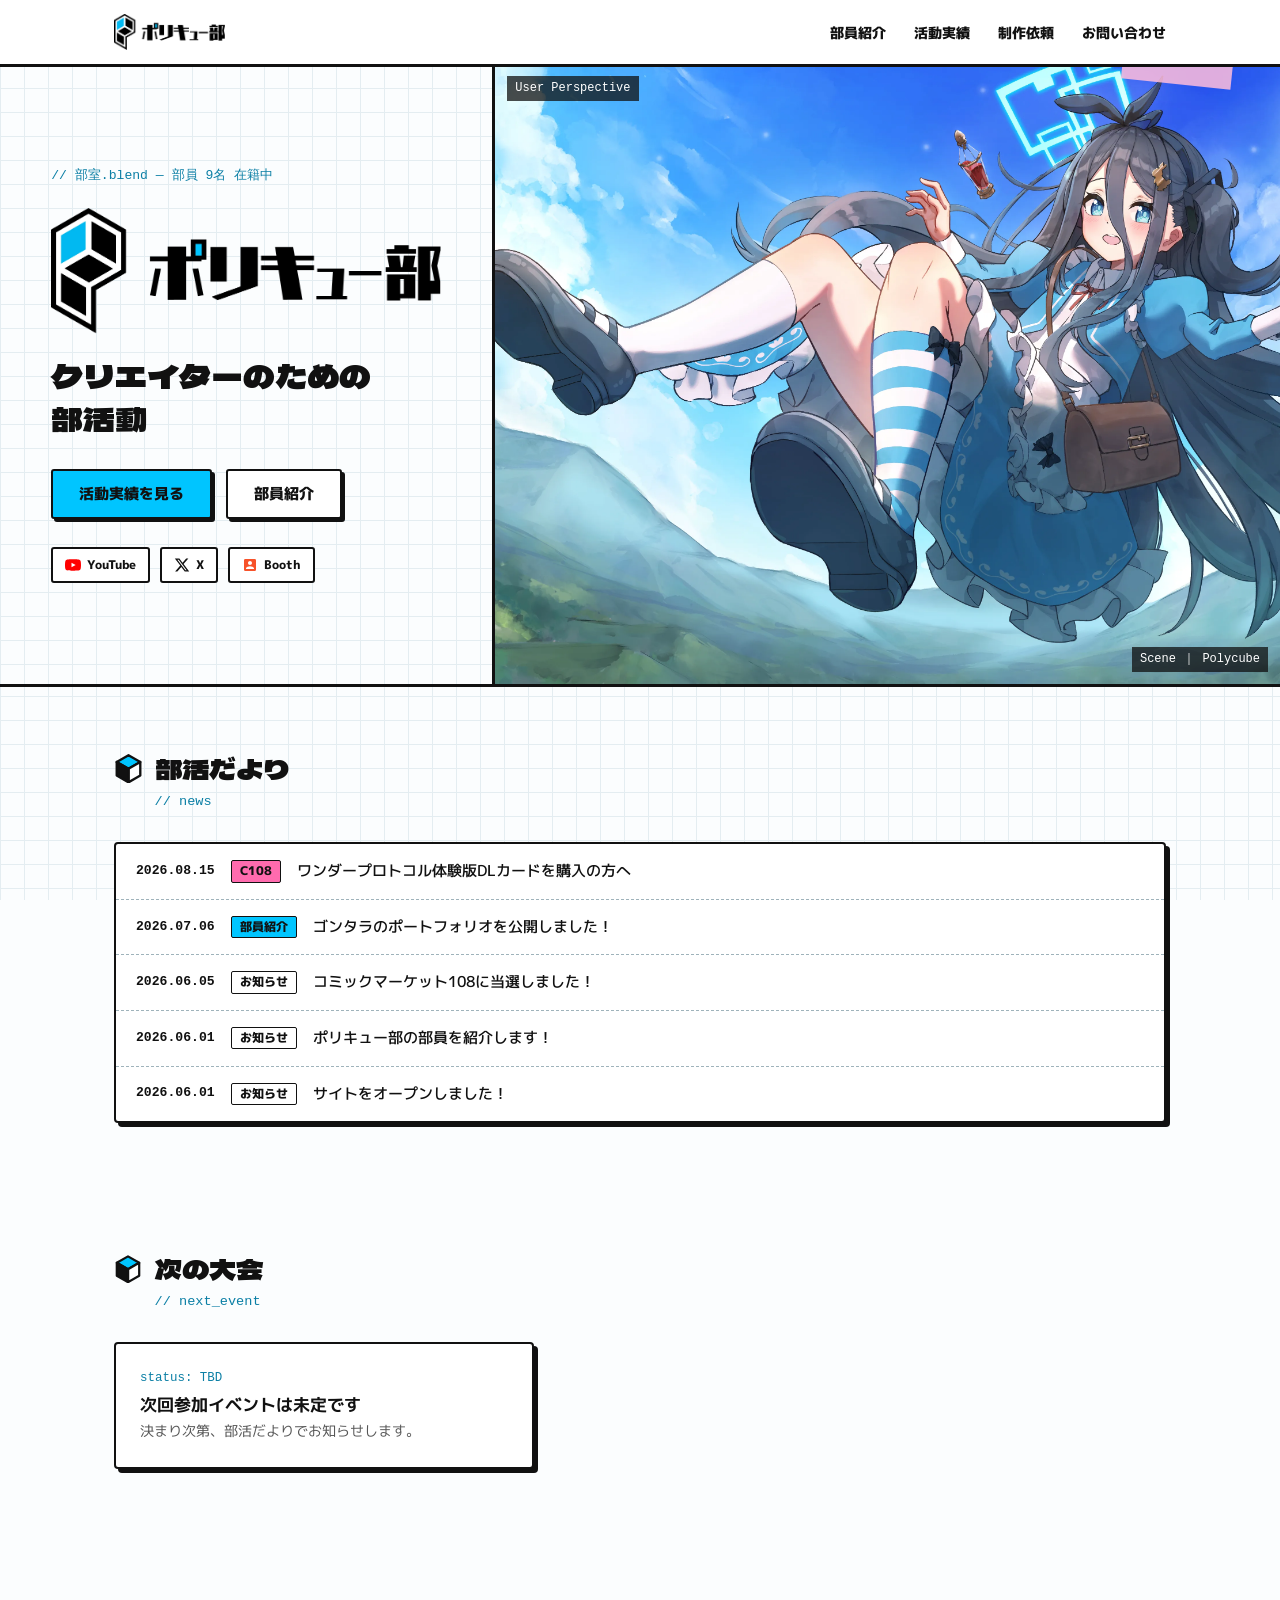
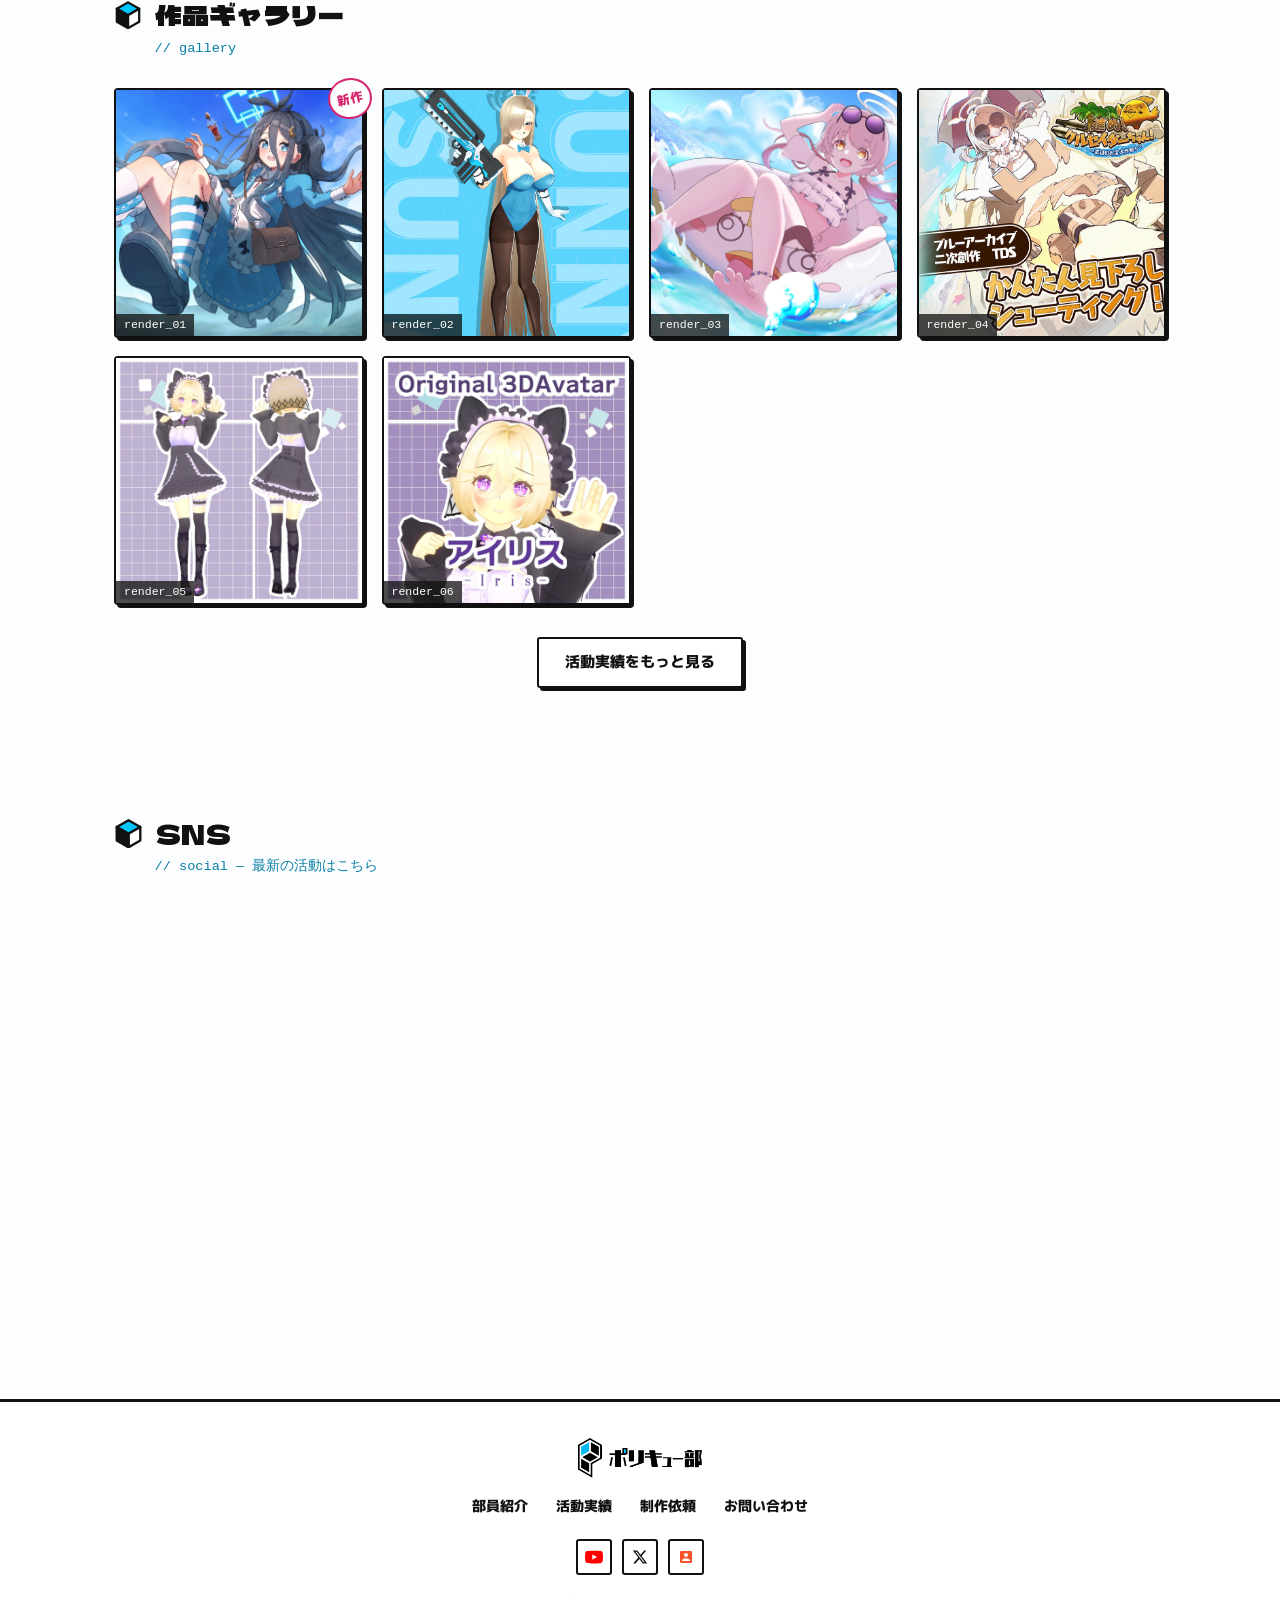
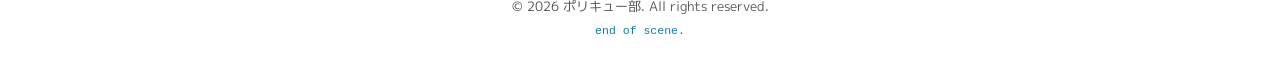
==== commit 0b9e30e0: "デザイン：部活動×3DCGのテイストに刷新 - グラデーション・光る影・すりガラスを廃止し、黒枠＋ハードシャドウに統一 - 背景を浮遊キューブからモデリングソフト風の方眼に変更 - 見出しを日本語化し" ====
--- a/index.html
+++ b/index.html
@@ -19,8 +19,6 @@
 </head>
 <body>
 
-  <div class="wireframe-bg" id="wireframe-bg"></div>
-
   <nav>
     <div class="nav-inner">
       <a href="index.html" class="nav-logo">
@@ -40,11 +38,11 @@
 
   <!-- ヒーロー -->
   <section class="hero">
-    <div class="hero-bg-slideshow"></div>
-
-    <div class="container">
+    <div class="container hero-grid">
+    <div class="hero-text">
+      <p class="hero-file">// 部室.blend — 部員 9名 在籍中</p>
       <img src="images/logo.webp" alt="ポリキュー部" class="hero-logo">
-      <p class="hero-sub">クリエイターのための部活動</p>
+      <p class="hero-sub">クリエイターのための<br>部活動</p>
       <div class="hero-buttons">
         <a href="achievements.html" class="btn btn-primary">活動実績を見る</a>
         <a href="members.html" class="btn btn-outline">部員紹介</a>
@@ -64,13 +62,20 @@
         </a>
       </div>
     </div>
+    <div class="hero-visual">
+      <div class="hero-bg-slideshow"></div>
+      <span class="tape" aria-hidden="true"></span>
+      <span class="viewport-label viewport-label--tl" aria-hidden="true">User Perspective</span>
+      <span class="viewport-label viewport-label--br" aria-hidden="true">Scene ｜ Polycube</span>
+    </div>
+    </div>
   </section>
 
   <!-- お知らせ -->
   <section>
     <div class="container">
-      <h2 class="section-title">News</h2>
-      <p class="section-subtitle">最新情報</p>
+      <h2 class="section-title">部活だより</h2>
+      <p class="section-subtitle">// news</p>
       <div class="news-list">
         <a href="c108download.html" class="news-item">
           <span class="news-date">2026.08.15</span>
@@ -111,8 +116,8 @@
   <!-- 次回イベント -->
   <section>
     <div class="container">
-      <h2 class="section-title">Next Event</h2>
-      <p class="section-subtitle">次回参加イベント</p>
+      <h2 class="section-title">次の大会</h2>
+      <p class="section-subtitle">// next_event</p>
       <!-- 次回イベント決定時はこちらに切り替え
       <a href="https://webcatalog.circle.ms/circle/23006717" target="_blank" rel="noopener"
          class="card" style="max-width: 480px; display:block; text-decoration:none; color:inherit; padding:0; overflow:hidden;">
@@ -125,17 +130,21 @@
         </div>
       </a>
       -->
-      <p style="color:var(--color-text-muted); font-size:0.95rem;">現在、次回参加イベントは未定です。</p>
+      <div class="card event-tbd">
+        <div class="mono-label">status: TBD</div>
+        <strong>次回参加イベントは未定です</strong>
+        <p>決まり次第、部活だよりでお知らせします。</p>
+      </div>
     </div>
   </section>
 
   <!-- ギャラリー -->
   <section>
     <div class="container">
-      <h2 class="section-title">Gallery</h2>
-      <p class="section-subtitle">制作物ピックアップ</p>
+      <h2 class="section-title">作品ギャラリー</h2>
+      <p class="section-subtitle">// gallery</p>
       <div class="gallery-grid">
-        <div class="gallery-item" data-full="images/contents_005.webp"><img src="images/contents_005_thumbnail.webp" alt="作品"></div>
+        <div class="gallery-item" data-full="images/contents_005.webp"><span class="stamp" aria-label="新作">新作</span><img src="images/contents_005_thumbnail.webp" alt="作品"></div>
         <div class="gallery-item" data-full="images/contents_004.webp"><img src="images/contents_004.webp" alt="作品"></div>
         <div class="gallery-item" data-full="images/contents_003.webp"><img src="images/contents_003.webp" alt="作品"></div>
         <div class="gallery-item" data-full="images/contents_002.webp"><img src="images/contents_002.webp" alt="作品"></div>
@@ -151,8 +160,8 @@
   <!-- SNS・YouTube -->
   <section>
     <div class="container">
-      <h2 class="section-title">Social</h2>
-      <p class="section-subtitle">最新の活動はこちら</p>
+      <h2 class="section-title">SNS</h2>
+      <p class="section-subtitle">// social — 最新の活動はこちら</p>
       <div class="social-grid">
 
         <!-- YouTube -->
@@ -230,7 +239,7 @@
     <img id="lightbox-img" src="" alt="">
   </div>
 
-  <script src="js/cubes.js"></script>
+  <script src="js/main.js"></script>
 
   <script>
     // ── 背景スライドショー ──
--- a/css/style.css
+++ b/css/style.css
@@ -1,20 +1,38 @@
-@import url('https://fonts.googleapis.com/css2?family=Noto+Sans+JP:wght@400;500;700&family=Orbitron:wght@700;900&display=swap');
+@import url('https://fonts.googleapis.com/css2?family=Dela+Gothic+One&family=M+PLUS+1p:wght@400;500;800&family=M+PLUS+Rounded+1c:wght@800&display=swap');
+
+/*
+  デザイン方針：部活動 × 3DCG
+  - 色は 黒・白・水色 が基本。ピンクはイベント関連のみ
+  - グラデーション・ぼかし影・すりガラスは使わない
+  - 太い黒枠 + ぼかしのない影（ハードシャドウ）
+  - 背景はモデリングソフト風の方眼
+*/
 
 :root {
+  --color-ink: #111;
   --color-main: #00c5ff;
+  --color-main-dark: #0b7fa5;
+  --color-main-pale: #d6f3ff;
   --color-pink: #ff6bae;
-  --color-purple: #a855f7;
-  --color-text: #1a1a2e;
-  --color-text-muted: #6b7280;
-  --color-bg: #ddf4ff;
-  --color-bg2: #e8eeff;
-  --color-card: rgba(210, 240, 255, 0.7);
-  --color-card-border: rgba(0, 197, 255, 0.35);
-  --grad-main: linear-gradient(135deg, var(--color-main), var(--color-purple));
-  --grad-bg: linear-gradient(135deg, #d6f2ff 0%, #e0ebff 60%, #e8e0ff 100%);
-  --shadow-card: 0 4px 24px rgba(0, 197, 255, 0.18), 0 1px 4px rgba(0,0,0,0.05);
-  --radius: 14px;
-  --radius-sm: 8px;
+  --color-pink-dark: #d6246e;
+  --color-pink-pale: #ffe0ee;
+  --color-purple: #b48cff;
+  --color-text: #111;
+  --color-text-muted: #555;
+  --color-bg: #fbfdfe;
+  --color-grid: #e4edf1;
+  --color-card: #ffffff;
+  --color-card-border: #111;
+  --color-border: #111;
+  --line: 2px solid var(--color-ink);
+  --shadow-hard: 4px 4px 0 var(--color-ink);
+  --shadow-hard-sm: 3px 3px 0 var(--color-ink);
+  --radius: 4px;
+  --radius-sm: 3px;
+  --font-head: 'Dela Gothic One', 'M PLUS 1p', sans-serif;
+  --font-body: 'M PLUS 1p', 'Noto Sans JP', sans-serif;
+  --font-mono: ui-monospace, 'SFMono-Regular', Consolas, 'Courier New', monospace;
+  --cube-icon: url("data:image/svg+xml,%3Csvg xmlns='http://www.w3.org/2000/svg' viewBox='0 0 100 100'%3E%3Cg stroke='%23111' stroke-width='8' stroke-linejoin='round'%3E%3Cpolygon points='50,5 90,28 50,51 10,28' fill='%2300c5ff'/%3E%3Cpolygon points='90,28 90,74 50,97 50,51' fill='%23fff'/%3E%3Cpolygon points='10,28 50,51 50,97 10,74' fill='%23111'/%3E%3C/g%3E%3C/svg%3E");
 }
 
 *, *::before, *::after { box-sizing: border-box; margin: 0; padding: 0; }
@@ -22,34 +40,19 @@
 html { scroll-behavior: smooth; }
 
 body {
-  font-family: 'Noto Sans JP', sans-serif;
+  font-family: var(--font-body);
   color: var(--color-text);
-  background: var(--grad-bg);
+  background-color: var(--color-bg);
+  background-image:
+    linear-gradient(var(--color-grid) 1px, transparent 1px),
+    linear-gradient(90deg, var(--color-grid) 1px, transparent 1px);
+  background-size: 24px 24px;
+  background-attachment: fixed;
   min-height: 100vh;
-  line-height: 1.7;
-  position: relative;
-}
-
-body > * { position: relative; z-index: 1; }
-
-/* ── ワイヤーフレームキューブ背景 ── */
-.wireframe-bg {
-  position: fixed;
-  inset: 0;
-  pointer-events: none;
-  z-index: 0;
-  overflow: hidden;
-}
-
-.wire-cube {
-  position: absolute;
-  transform-origin: center;
-}
-
-@keyframes cube-float {
-  0%, 100% { transform: translateY(0px) rotate(var(--rot)); }
-  50%       { transform: translateY(var(--drift)) rotate(calc(var(--rot) + var(--spin))); }
-}
+  line-height: 1.75;
+}
+
+img { max-width: 100%; }
 
 /* ── ナビゲーション ── */
 nav {
@@ -57,10 +60,8 @@
   top: 0;
   width: 100%;
   z-index: 100;
-  background: rgba(200, 235, 255, 0.65);
-  backdrop-filter: blur(16px);
-  border-bottom: 1px solid rgba(0, 197, 255, 0.4);
-  box-shadow: 0 1px 20px rgba(0, 197, 255, 0.12);
+  background: #fff;
+  border-bottom: 3px solid var(--color-ink);
 }
 
 .nav-inner {
@@ -73,16 +74,7 @@
   justify-content: space-between;
 }
 
-.nav-logo {
-  font-family: 'Orbitron', sans-serif;
-  font-weight: 800;
-  font-size: 1.2rem;
-  background: var(--grad-main);
-  -webkit-background-clip: text;
-  -webkit-text-fill-color: transparent;
-  background-clip: text;
-  text-decoration: none;
-}
+.nav-logo { text-decoration: none; }
 
 .nav-logo-img {
   height: 36px;
@@ -92,7 +84,7 @@
 
 .nav-links {
   display: flex;
-  gap: 32px;
+  gap: 28px;
   list-style: none;
 }
 
@@ -100,28 +92,14 @@
   text-decoration: none;
   color: var(--color-text);
   font-size: 0.9rem;
-  font-weight: 500;
-  transition: color 0.2s;
-}
-
-.nav-links a:hover { color: var(--color-main); }
-
-.nav-links a.active {
-  color: var(--color-main);
-  font-weight: 700;
-  position: relative;
-}
-
-.nav-links a.active::after {
-  content: '';
-  position: absolute;
-  bottom: -4px;
-  left: 0;
-  right: 0;
-  height: 2px;
-  background: var(--grad-main);
-  border-radius: 2px;
-}
+  font-weight: 800;
+  padding: 4px 0;
+  border-bottom: 4px solid transparent;
+  transition: border-color 0.15s;
+}
+
+.nav-links a:hover { border-bottom-color: var(--color-main); }
+.nav-links a.active { border-bottom-color: var(--color-main); }
 
 /* ── ハンバーガーボタン ── */
 .nav-hamburger {
@@ -129,24 +107,23 @@
   flex-direction: column;
   justify-content: center;
   gap: 5px;
-  background: none;
-  border: none;
+  background: #fff;
+  border: var(--line);
   cursor: pointer;
-  padding: 6px;
+  padding: 7px 6px;
   z-index: 110;
 }
 
 .nav-hamburger span {
   display: block;
-  width: 24px;
+  width: 22px;
   height: 2px;
-  background: var(--color-text);
-  border-radius: 2px;
-  transition: transform 0.25s ease, opacity 0.25s ease;
+  background: var(--color-ink);
+  transition: transform 0.2s ease, opacity 0.2s ease;
 }
 
 .nav-hamburger.open span:nth-child(1) { transform: translateY(7px) rotate(45deg); }
-.nav-hamburger.open span:nth-child(2) { opacity: 0; transform: scaleX(0); }
+.nav-hamburger.open span:nth-child(2) { opacity: 0; }
 .nav-hamburger.open span:nth-child(3) { transform: translateY(-7px) rotate(-45deg); }
 
 /* ── 共通レイアウト ── */
@@ -156,102 +133,237 @@
   padding: 0 24px;
 }
 
-section {
-  padding: 80px 0;
-}
-
+section { padding: 64px 0; }
+
+/* 見出し：キューブアイコン + 日本語見出し */
 .section-title {
-  font-family: 'Orbitron', sans-serif;
-  font-size: 1.8rem;
-  font-weight: 800;
-  margin-bottom: 8px;
-  background: var(--grad-main);
-  -webkit-background-clip: text;
-  -webkit-text-fill-color: transparent;
-  background-clip: text;
-}
-
+  font-family: var(--font-head);
+  font-weight: 400;
+  font-size: 1.7rem;
+  line-height: 1.3;
+  display: flex;
+  align-items: center;
+  gap: 12px;
+}
+
+.section-title::before {
+  content: '';
+  width: 1.05em;
+  height: 1.05em;
+  flex-shrink: 0;
+  background: var(--cube-icon) center / contain no-repeat;
+}
+
+/* 見出しの下に添える英字ラベル（例：// news） */
 .section-subtitle {
-  color: var(--color-text-muted);
-  font-size: 0.95rem;
-  margin-bottom: 48px;
+  font-family: var(--font-mono);
+  color: var(--color-main-dark);
+  font-size: 0.85rem;
+  margin: 4px 0 28px;
+  padding-left: calc(1.7rem * 1.05 + 12px);
 }
 
 /* ── カード ── */
 .card {
   background: var(--color-card);
-  backdrop-filter: blur(8px);
-  border: 1px solid var(--color-card-border);
+  border: var(--line);
   border-radius: var(--radius);
-  box-shadow: var(--shadow-card);
+  box-shadow: var(--shadow-hard);
   padding: 24px;
-  transition: transform 0.2s, box-shadow 0.2s;
-}
-
-.card:hover {
-  transform: translateY(-4px);
-  box-shadow: 0 8px 32px rgba(0, 197, 255, 0.18), 0 2px 8px rgba(0,0,0,0.08);
+  transition: transform 0.15s, box-shadow 0.15s;
+}
+
+a.card:hover,
+.card[onclick]:hover {
+  transform: translate(-2px, -2px);
+  box-shadow: 6px 6px 0 var(--color-ink);
 }
 
 /* ── ボタン ── */
 .btn {
   display: inline-block;
-  padding: 12px 32px;
-  border-radius: 50px;
-  font-weight: 700;
+  padding: 10px 26px;
+  border: var(--line);
+  border-radius: var(--radius-sm);
+  font-family: var(--font-body);
+  font-weight: 800;
   font-size: 0.95rem;
   text-decoration: none;
   cursor: pointer;
-  border: none;
-  transition: opacity 0.2s, transform 0.2s;
-}
-
-.btn:hover { opacity: 0.85; transform: translateY(-2px); }
-
-.btn-primary {
-  background: var(--grad-main);
-  color: #fff;
-  box-shadow: 0 4px 16px rgba(0, 197, 255, 0.35);
-}
-
-.btn-outline {
-  background: rgba(255, 255, 255, 0.55);
-  backdrop-filter: blur(6px);
-  border: 2px solid var(--color-main);
-  color: var(--color-main);
-}
+  box-shadow: var(--shadow-hard-sm);
+  transition: transform 0.12s, box-shadow 0.12s;
+}
+
+.btn:hover { transform: translate(-1px, -1px); box-shadow: 4px 4px 0 var(--color-ink); }
+.btn:active { transform: translate(2px, 2px); box-shadow: 1px 1px 0 var(--color-ink); }
+
+.btn-primary { background: var(--color-main); color: var(--color-ink); }
+.btn-outline { background: #fff; color: var(--color-ink); }
 
 .btn-disabled {
-  background: linear-gradient(135deg, #b0b8c1, #c8d0d8);
-  color: #fff;
+  background: #ddd;
+  color: #777;
+  border-color: #999;
   box-shadow: none;
   cursor: not-allowed;
-  opacity: 0.6;
   pointer-events: none;
 }
 
-/* ── タグ・バッジ ── */
+/* ── タグ ── */
 .tag {
   display: inline-block;
-  padding: 3px 12px;
-  border-radius: 50px;
+  padding: 0 8px;
+  border: 1.5px solid var(--color-ink);
+  border-radius: 2px;
   font-size: 0.75rem;
-  font-weight: 700;
-}
-
-.tag-main { background: rgba(0, 197, 255, 0.15); color: var(--color-main); }
-.tag-pink { background: rgba(255, 107, 174, 0.15); color: var(--color-pink); }
-.tag-purple { background: rgba(168, 85, 247, 0.15); color: var(--color-purple); }
-
-/* ── ヒーローロゴ ── */
+  font-weight: 800;
+  line-height: 1.7;
+  color: var(--color-ink);
+  white-space: nowrap;
+}
+
+.tag-main   { background: var(--color-main); }
+.tag-pink   { background: var(--color-pink); }
+.tag-purple { background: #fff; }
+
+/* ハンコ風スタンプ（新作・頒布中など） */
+.stamp {
+  display: inline-block;
+  font-family: 'M PLUS Rounded 1c', var(--font-body);
+  font-weight: 800;
+  font-size: 0.8rem;
+  line-height: 1;
+  color: var(--color-pink-dark);
+  background: #fff;
+  border: 2.5px solid var(--color-pink-dark);
+  border-radius: 50%;
+  padding: 12px 7px;
+  transform: rotate(-12deg);
+}
+
+/* ── ヒーロー ── */
+.hero {
+  padding: 64px 0 0;
+  border-bottom: 3px solid var(--color-ink);
+  background: #fff;
+}
+
+.hero-grid {
+  max-width: none;
+  padding: 0;
+  display: grid;
+  grid-template-columns: minmax(340px, 1fr) 1.6fr;
+  min-height: min(620px, calc(100vh - 64px));
+}
+
+.hero-text {
+  padding: 48px clamp(24px, 4vw, 56px);
+  display: flex;
+  flex-direction: column;
+  justify-content: center;
+  background: var(--color-bg);
+  background-image:
+    linear-gradient(var(--color-grid) 1px, transparent 1px),
+    linear-gradient(90deg, var(--color-grid) 1px, transparent 1px);
+  background-size: 24px 24px;
+}
+
+.hero-file {
+  font-family: var(--font-mono);
+  font-size: 0.82rem;
+  color: var(--color-main-dark);
+  margin-bottom: 20px;
+}
+
 .hero-logo {
-  width: auto;
+  width: 100%;
+  max-width: 400px;
   height: auto;
-  max-height: clamp(100px, 28vw, 220px);
-  max-width: 85vw;
-  margin: 0 auto 32px;
-  display: block;
-  filter: drop-shadow(0 8px 32px rgba(0, 197, 255, 0.55));
+  display: block;
+  margin-bottom: 20px;
+}
+
+.hero-sub {
+  font-family: var(--font-head);
+  font-size: clamp(1.4rem, 2.6vw, 2rem);
+  line-height: 1.35;
+  margin-bottom: 28px;
+}
+
+.hero-buttons {
+  display: flex;
+  gap: 14px;
+  flex-wrap: wrap;
+}
+
+.hero-sns {
+  display: flex;
+  gap: 10px;
+  margin-top: 28px;
+}
+
+.hero-sns-link {
+  display: flex;
+  align-items: center;
+  gap: 6px;
+  padding: 5px 12px;
+  background: #fff;
+  border: var(--line);
+  border-radius: var(--radius-sm);
+  color: var(--color-text);
+  text-decoration: none;
+  font-size: 0.78rem;
+  font-weight: 800;
+  transition: background 0.15s;
+}
+
+.hero-sns-link:hover { background: var(--color-main-pale); }
+.hero-sns-link svg { width: 16px; height: 16px; }
+
+/* 右側：ビューポート風のキービジュアル */
+.hero-visual {
+  position: relative;
+  border-left: 3px solid var(--color-ink);
+  background: var(--color-main-pale);
+  overflow: hidden;
+}
+
+.hero-bg-slideshow { position: absolute; inset: 0; }
+
+.hero-bg-slide {
+  position: absolute;
+  inset: 0;
+  background-size: cover;
+  background-position: 70% 30%;
+  opacity: 0;
+  transition: opacity 1.2s ease;
+}
+
+.hero-bg-slide.active { opacity: 1; }
+
+.viewport-label {
+  position: absolute;
+  z-index: 2;
+  font-family: var(--font-mono);
+  font-size: 0.75rem;
+  color: #fff;
+  background: rgba(17, 17, 17, 0.75);
+  padding: 2px 8px;
+}
+
+.viewport-label--tl { top: 12px; left: 12px; }
+.viewport-label--br { bottom: 12px; right: 12px; }
+
+/* マスキングテープ */
+.tape {
+  position: absolute;
+  z-index: 2;
+  width: 110px;
+  height: 26px;
+  background: rgba(255, 190, 220, 0.85);
+  top: -6px;
+  right: 48px;
+  transform: rotate(6deg);
 }
 
 /* ── フッターロゴ ── */
@@ -260,29 +372,31 @@
   width: auto;
   margin: 0 auto 12px;
   display: block;
-  opacity: 0.85;
 }
 
 /* ── ギャラリー ── */
 .gallery-grid {
   display: grid;
-  grid-template-columns: repeat(auto-fill, minmax(240px, 1fr));
-  gap: 16px;
+  grid-template-columns: repeat(auto-fill, minmax(220px, 1fr));
+  gap: 18px;
+  counter-reset: render;
 }
 
 .gallery-item {
+  position: relative;
+  counter-increment: render;
+  border: var(--line);
   border-radius: var(--radius);
-  overflow: hidden;
   background: var(--color-card);
-  border: 1px solid var(--color-card-border);
   aspect-ratio: 1 / 1;
-  transition: transform 0.2s, box-shadow 0.2s;
+  box-shadow: var(--shadow-hard-sm);
+  transition: transform 0.15s, box-shadow 0.15s;
   cursor: zoom-in;
 }
 
 .gallery-item:hover {
-  transform: translateY(-4px);
-  box-shadow: 0 8px 32px rgba(0, 197, 255, 0.3);
+  transform: translate(-2px, -2px);
+  box-shadow: 5px 5px 0 var(--color-ink);
 }
 
 .gallery-item img {
@@ -292,339 +406,194 @@
   display: block;
 }
 
-/* ── 背景スライドショー ── */
-.hero-bg-slideshow {
+.gallery-item::after {
+  content: 'render_' counter(render, decimal-leading-zero);
   position: absolute;
-  inset: 0;
-  z-index: 0;
-}
-
-.hero-bg-slide {
+  left: 0;
+  bottom: 0;
+  font-family: var(--font-mono);
+  font-size: 0.72rem;
+  color: #fff;
+  background: rgba(17, 17, 17, 0.75);
+  padding: 1px 8px;
+}
+
+.gallery-item .stamp {
   position: absolute;
-  inset: 0;
-  background-size: cover;
-  background-position: center 30%;
-  opacity: 0;
-  transition: opacity 1.8s ease;
-}
-
-.hero-bg-slide.active {
-  opacity: 0.52;
-}
-
-/* ── ヒーロー ── */
-.hero {
-  padding-top: 160px;
-  padding-bottom: 100px;
-  text-align: center;
-  position: relative;
-  overflow: hidden;
-  background: var(--grad-bg);
-}
-
-.hero::before {
-  content: '';
-  position: absolute;
-  top: -200px;
-  left: 50%;
-  transform: translateX(-50%);
-  width: 900px;
-  height: 900px;
-  background: radial-gradient(circle, rgba(0,197,255,0.15) 0%, rgba(168,85,247,0.1) 50%, transparent 70%);
-  pointer-events: none;
-  z-index: 1;
-}
-
-.hero::after {
-  content: '';
-  position: absolute;
-  inset: 0;
-  background:
-    linear-gradient(to bottom,
-      rgba(214,242,255,0.45) 0%,
-      transparent 22%,
-      transparent 68%,
-      rgba(224,235,255,0.7) 100%
-    );
-  pointer-events: none;
-  z-index: 1;
-}
-
-.hero .stars,
-.hero .container {
-  position: relative;
+  top: -12px;
+  right: -10px;
   z-index: 2;
 }
 
-/* ヒーロー入場アニメーション */
-@keyframes hero-fade-up {
-  from { opacity: 0; transform: translateY(22px); }
-  to   { opacity: 1; transform: translateY(0); }
-}
-
-.hero-logo    { animation: hero-fade-up 0.8s ease both; }
-.hero-sub     { animation: hero-fade-up 0.8s 0.18s ease both; }
-.hero-buttons { animation: hero-fade-up 0.8s 0.32s ease both; }
-.hero-sns     { animation: hero-fade-up 0.8s 0.44s ease both; }
-
-.hero-eyebrow {
-  display: inline-flex;
-  align-items: center;
-  gap: 6px;
-  font-size: 0.85rem;
-  color: var(--color-main);
-  font-weight: 700;
-  letter-spacing: 0.05em;
-  margin-bottom: 16px;
-}
-
-.hero-title {
-  font-family: 'Orbitron', sans-serif;
-  font-size: clamp(2.5rem, 6vw, 4.5rem);
-  font-weight: 800;
-  line-height: 1.1;
-  margin-bottom: 16px;
-  background: linear-gradient(135deg, var(--color-main) 0%, var(--color-purple) 50%, var(--color-pink) 100%);
-  -webkit-background-clip: text;
-  -webkit-text-fill-color: transparent;
-  background-clip: text;
-}
-
-.hero-sub {
-  display: flex;
-  align-items: center;
-  justify-content: center;
-  gap: 14px;
-  font-size: clamp(0.8rem, 2.2vw, 1.25rem);
-  font-weight: 600;
-  letter-spacing: 0.18em;
-  white-space: nowrap;
-  color: var(--color-text);
-  margin-bottom: 40px;
-  text-shadow: 0 1px 6px rgba(255,255,255,0.9);
-}
-
-.hero-sub::before,
-.hero-sub::after {
-  content: '';
-  display: block;
-  width: 36px;
-  height: 1px;
-  background: var(--grad-main);
-  flex-shrink: 0;
-}
-
-.hero-buttons {
-  display: flex;
+/* ── お知らせ（部活だより） ── */
+.news-list {
+  display: flex;
+  flex-direction: column;
+  background: #fff;
+  border: var(--line);
+  border-radius: var(--radius);
+  box-shadow: var(--shadow-hard);
+}
+
+.news-item {
+  display: flex;
+  align-items: center;
   gap: 16px;
-  justify-content: center;
-  flex-wrap: wrap;
-}
-
-.hero-sns {
-  display: flex;
-  gap: 16px;
-  justify-content: center;
-  margin-top: 24px;
-}
-
-.hero-sns-link {
-  display: flex;
-  flex-direction: column;
-  align-items: center;
-  justify-content: center;
-  gap: 6px;
-  padding: 10px 16px;
-  border-radius: 12px;
-  background: rgba(255, 255, 255, 0.55);
-  border: 1px solid var(--color-card-border);
-  color: var(--color-text);
-  text-decoration: none;
-  transition: background 0.2s, transform 0.2s, box-shadow 0.2s;
-  backdrop-filter: blur(6px);
-  min-width: 64px;
-}
-
-.hero-sns-link:hover {
-  background: rgba(0, 197, 255, 0.2);
-  border-color: var(--color-main);
-  color: var(--color-main);
-  transform: translateY(-3px);
-  box-shadow: 0 6px 16px rgba(0, 197, 255, 0.25);
-}
-
-.hero-sns-label {
-  font-size: 0.72rem;
-  font-weight: 700;
-  letter-spacing: 0.03em;
-}
-
-/* 星の装飾 */
-.stars {
-  position: absolute;
-  inset: 0;
-  pointer-events: none;
-}
-
-.star {
-  position: absolute;
-  width: 6px;
-  height: 6px;
-  border-radius: 50%;
-  background: var(--color-main);
-  opacity: 0.4;
-  animation: twinkle 3s ease-in-out infinite;
-}
-
-.star:nth-child(1) { top: 15%; left: 10%; animation-delay: 0s; background: var(--color-pink); }
-.star:nth-child(2) { top: 25%; left: 85%; animation-delay: 0.5s; }
-.star:nth-child(3) { top: 60%; left: 5%; animation-delay: 1s; background: var(--color-purple); }
-.star:nth-child(4) { top: 70%; left: 90%; animation-delay: 1.5s; background: var(--color-pink); }
-.star:nth-child(5) { top: 40%; left: 92%; animation-delay: 2s; }
-.star:nth-child(6) { top: 80%; left: 15%; animation-delay: 0.8s; background: var(--color-purple); }
-
-@keyframes twinkle {
-  0%, 100% { opacity: 0.4; transform: scale(1); }
-  50% { opacity: 0.9; transform: scale(1.5); }
-}
-
-/* ── お知らせ ── */
-.news-list {
-  display: flex;
-  flex-direction: column;
-  gap: 12px;
-}
-
-.news-item {
-  display: flex;
-  align-items: center;
-  gap: 16px;
-  background: var(--color-card);
-  backdrop-filter: blur(8px);
-  border: 1px solid var(--color-card-border);
-  border-radius: var(--radius-sm);
-  padding: 16px 20px;
+  padding: 14px 20px;
+  border-bottom: 1px dashed #9fb3bb;
   text-decoration: none;
   color: var(--color-text);
-  transition: transform 0.2s, box-shadow 0.2s;
-}
-
-.news-item:hover {
-  transform: translateX(4px);
-  box-shadow: var(--shadow-card);
-}
+  transition: background 0.15s;
+}
+
+.news-item:last-child { border-bottom: none; }
+.news-item:hover { background: var(--color-main-pale); }
 
 .news-date {
-  font-size: 0.8rem;
-  color: var(--color-text-muted);
+  font-family: var(--font-mono);
+  font-size: 0.82rem;
+  font-weight: 700;
   white-space: nowrap;
-  font-variant-numeric: tabular-nums;
 }
 
 .news-title { font-size: 0.95rem; font-weight: 500; }
 
-/* ── 部員カード ── */
+/* 次の大会（未定表示） */
+.event-tbd {
+  display: inline-block;
+  min-width: min(100%, 420px);
+}
+
+.event-tbd .mono-label {
+  font-family: var(--font-mono);
+  font-size: 0.78rem;
+  color: var(--color-main-dark);
+}
+
+.event-tbd strong { display: block; font-size: 1.05rem; }
+.event-tbd p { font-size: 0.85rem; color: var(--color-text-muted); }
+
+/* ── 部員証カード ── */
 .members-grid {
   display: grid;
-  grid-template-columns: repeat(auto-fill, minmax(260px, 1fr));
+  grid-template-columns: repeat(auto-fill, minmax(300px, 1fr));
   gap: 24px;
+  counter-reset: member;
 }
 
 .member-card {
-  text-align: center;
-  display: flex;
-  flex-direction: column;
-}
-
-.member-card:hover {
-  transform: none;
-  box-shadow: var(--shadow-card);
+  counter-increment: member;
+  display: grid;
+  grid-template-columns: 88px 1fr;
+  column-gap: 16px;
+  align-content: start;
+  padding: 0 20px 20px;
+  overflow: hidden;
+}
+
+.member-card::before {
+  content: '部員証　No.' counter(member, decimal-leading-zero);
+  grid-column: 1 / -1;
+  margin: 0 -20px 16px;
+  padding: 4px 14px;
+  background: var(--color-ink);
+  color: #fff;
+  font-size: 0.8rem;
+  font-weight: 800;
+  letter-spacing: 0.05em;
+}
+
+.member-card > * { grid-column: 1 / -1; }
+
+.member-card > .member-avatar,
+.member-card > .member-avatar-placeholder {
+  grid-column: 1;
+  grid-row: 2 / span 2;
+}
+
+.member-card > .member-name { grid-column: 2; grid-row: 2; align-self: end; }
+.member-card > .member-role { grid-column: 2; grid-row: 3; align-self: start; }
+
+.member-avatar {
+  width: 88px;
+  height: 104px;
+  object-fit: cover;
+  border: var(--line);
+  background: var(--color-main-pale);
+  display: block;
+  margin-bottom: 14px;
+}
+
+.member-avatar-placeholder {
+  width: 88px;
+  height: 104px;
+  border: var(--line);
+  background: var(--color-main-pale);
+  margin-bottom: 14px;
+  display: flex;
+  align-items: center;
+  justify-content: center;
+  font-family: var(--font-head);
+  font-size: 2rem;
+}
+
+.member-name {
+  font-family: var(--font-head);
+  font-size: 1.25rem;
+  line-height: 1.3;
+}
+
+.member-role {
+  font-family: var(--font-mono);
+  color: var(--color-main-dark);
+  font-size: 0.8rem;
+  font-weight: 700;
+  margin-top: 4px;
+}
+
+.member-bio {
+  font-size: 0.88rem;
+  color: var(--color-text);
+  border-top: 1px dashed #9fb3bb;
+  padding-top: 12px;
 }
 
 .member-card .member-sns {
   margin-top: auto;
-  padding-top: 16px;
-}
-
-.member-avatar {
-  width: 96px;
-  height: 96px;
-  border-radius: 50%;
-  object-fit: cover;
-  border: 3px solid var(--color-main);
-  margin: 0 auto 16px;
-  display: block;
-  background: var(--grad-main);
-}
-
-.member-avatar-placeholder {
-  width: 96px;
-  height: 96px;
-  border-radius: 50%;
-  background: var(--grad-main);
-  margin: 0 auto 16px;
-  display: flex;
-  align-items: center;
-  justify-content: center;
-  font-size: 2rem;
-  color: #fff;
-  font-family: 'Orbitron', sans-serif;
-  font-weight: 800;
-}
-
-.member-name {
-  font-weight: 700;
-  font-size: 1.05rem;
-  margin-bottom: 4px;
-}
-
-.member-role {
-  color: var(--color-main);
-  font-size: 0.85rem;
-  font-weight: 700;
-  margin-bottom: 12px;
-}
-
-.member-bio {
-  font-size: 0.88rem;
-  color: var(--color-text-muted);
-  margin-bottom: 16px;
-  text-align: left;
+  padding-top: 14px;
 }
 
 .member-sns {
   display: flex;
   gap: 8px;
-  justify-content: center;
   flex-wrap: wrap;
 }
 
 .member-sns a {
-  font-size: 0.8rem;
-  padding: 4px 12px;
-  border-radius: 50px;
+  font-size: 0.78rem;
+  font-weight: 800;
+  padding: 2px 10px;
+  border: 1.5px solid var(--color-ink);
+  border-radius: 2px;
   text-decoration: none;
-  background: rgba(0, 197, 255, 0.1);
-  color: var(--color-main);
-  font-weight: 600;
-  transition: background 0.2s;
-}
-
-.member-sns a:hover { background: rgba(0, 197, 255, 0.25); }
+  background: #fff;
+  color: var(--color-ink);
+  transition: background 0.15s;
+}
+
+.member-sns a:hover { background: var(--color-main-pale); }
 
 /* ── 活動実績 ── */
 .achievements-section { display: flex; flex-direction: column; gap: 64px; }
 
 .subsection-title {
-  font-size: 1.1rem;
-  font-weight: 700;
+  font-family: var(--font-head);
+  font-weight: 400;
+  font-size: 1.25rem;
   margin-bottom: 20px;
   padding-left: 12px;
-  border-left: 3px solid var(--color-main);
-  background: var(--grad-main);
-  -webkit-background-clip: text;
-  -webkit-text-fill-color: transparent;
-  background-clip: text;
+  border-left: 8px solid var(--color-main);
+  line-height: 1.4;
 }
 
 .events-table {
@@ -634,20 +603,20 @@
 }
 
 .events-table th {
-  background: rgba(0, 197, 255, 0.08);
-  padding: 10px 16px;
+  background: var(--color-ink);
+  color: #fff;
+  padding: 8px 16px;
   text-align: left;
-  font-weight: 700;
-  color: var(--color-text-muted);
-  border-bottom: 2px solid var(--color-card-border);
+  font-weight: 800;
 }
 
 .events-table td {
   padding: 12px 16px;
-  border-bottom: 1px solid var(--color-card-border);
+  border-bottom: 1px dashed #9fb3bb;
 }
 
 .events-table tr:last-child td { border-bottom: none; }
+
 .events-table .col-tag {
   width: 80px;
   white-space: nowrap;
@@ -658,48 +627,39 @@
 .works-grid {
   display: grid;
   grid-template-columns: repeat(auto-fill, minmax(260px, 1fr));
-  gap: 20px;
+  gap: 24px;
 }
 
 .work-card > img {
   width: 100%;
   aspect-ratio: 1 / 1;
   object-fit: cover;
-  border-radius: var(--radius-sm);
+  border: var(--line);
   margin-bottom: 12px;
-  background: var(--grad-main);
+  background: var(--color-main-pale);
   display: block;
 }
 
 .work-cover-placeholder {
   width: 100%;
   aspect-ratio: 1 / 1;
-  background: var(--grad-main);
-  border-radius: var(--radius-sm);
+  background: var(--color-main-pale);
+  border: var(--line);
   margin-bottom: 12px;
   display: flex;
   align-items: center;
   justify-content: center;
-  color: rgba(255,255,255,0.5);
+  font-family: var(--font-mono);
+  color: var(--color-main-dark);
   font-size: 0.8rem;
 }
 
-.work-card {
-  display: flex;
-  flex-direction: column;
-}
-
-.work-card .work-desc {
-  flex: 1;
-}
-
-.work-card .work-action {
-  margin-top: auto;
-  padding-top: 16px;
-}
-
-.work-title { font-weight: 700; font-size: 0.95rem; margin-bottom: 4px; }
-.work-desc { font-size: 0.82rem; color: var(--color-text-muted); }
+.work-card { display: flex; flex-direction: column; }
+.work-card .work-desc { flex: 1; }
+.work-card .work-action { margin-top: auto; padding-top: 16px; }
+
+.work-title { font-weight: 800; font-size: 1rem; margin-bottom: 4px; }
+.work-desc { font-size: 0.85rem; color: var(--color-text-muted); }
 
 /* ── お問い合わせ ── */
 .contact-grid {
@@ -709,12 +669,11 @@
 }
 
 .contact-label {
+  font-family: var(--font-mono);
   font-size: 0.82rem;
   font-weight: 700;
-  color: var(--color-text-muted);
+  color: var(--color-main-dark);
   margin-bottom: 12px;
-  text-transform: uppercase;
-  letter-spacing: 0.05em;
 }
 
 .sns-links { display: flex; flex-direction: column; gap: 12px; }
@@ -723,26 +682,23 @@
   display: flex;
   align-items: center;
   gap: 12px;
-  padding: 14px 20px;
+  padding: 12px 18px;
+  border: var(--line);
   border-radius: var(--radius-sm);
   text-decoration: none;
   color: var(--color-text);
-  background: rgba(255,255,255,0.6);
-  border: 1px solid var(--color-card-border);
-  font-weight: 600;
+  background: #fff;
+  font-weight: 800;
   font-size: 0.95rem;
-  transition: transform 0.2s, box-shadow 0.2s;
-}
-
-.sns-link:hover {
-  transform: translateX(4px);
-  box-shadow: var(--shadow-card);
-}
+  transition: background 0.15s;
+}
+
+.sns-link:hover { background: var(--color-main-pale); }
 
 .sns-icon {
   width: 32px;
   height: 32px;
-  border-radius: 8px;
+  border-radius: 2px;
   display: flex;
   align-items: center;
   justify-content: center;
@@ -751,8 +707,8 @@
 
 /* ── フッター ── */
 footer {
-  background: rgba(255,255,255,0.6);
-  border-top: 1px solid var(--color-card-border);
+  background: #fff;
+  border-top: 3px solid var(--color-ink);
   text-align: center;
   font-size: 0.85rem;
   color: var(--color-text-muted);
@@ -761,7 +717,7 @@
 .footer-inner {
   max-width: 1100px;
   margin: 0 auto;
-  padding: 40px 24px 28px;
+  padding: 36px 24px 24px;
 }
 
 .footer-nav {
@@ -769,120 +725,102 @@
   justify-content: center;
   gap: 28px;
   flex-wrap: wrap;
-  margin: 18px 0 20px;
+  margin: 16px 0 20px;
   list-style: none;
 }
 
 .footer-nav a {
-  color: var(--color-text-muted);
+  color: var(--color-text);
+  font-weight: 800;
   text-decoration: none;
   font-size: 0.875rem;
-  transition: color 0.2s;
-}
-
-.footer-nav a:hover { color: var(--color-main); }
+}
+
+.footer-nav a:hover { text-decoration: underline; text-decoration-color: var(--color-main); text-decoration-thickness: 3px; }
 
 .footer-sns-row {
   display: flex;
   justify-content: center;
-  gap: 12px;
-  margin-bottom: 24px;
+  gap: 10px;
+  margin-bottom: 20px;
 }
 
 .footer-sns-icon {
   width: 36px;
   height: 36px;
-  border-radius: 8px;
-  background: rgba(0, 197, 255, 0.08);
-  border: 1px solid var(--color-card-border);
+  border: var(--line);
+  border-radius: var(--radius-sm);
+  background: #fff;
   display: flex;
   align-items: center;
   justify-content: center;
   text-decoration: none;
-  color: var(--color-text-muted);
-  transition: background 0.2s, transform 0.2s, border-color 0.2s;
-}
-
-.footer-sns-icon:hover {
-  background: rgba(0, 197, 255, 0.2);
-  border-color: var(--color-main);
-  transform: translateY(-2px);
-}
-
-.footer-copy {
-  font-size: 0.8rem;
-  color: var(--color-text-muted);
-  opacity: 0.7;
-}
-
-footer .footer-logo {
-  font-family: 'Orbitron', sans-serif;
-  font-weight: 800;
-  font-size: 1.1rem;
-  background: var(--grad-main);
-  -webkit-background-clip: text;
-  -webkit-text-fill-color: transparent;
-  background-clip: text;
-  display: block;
-  margin-bottom: 8px;
+  color: var(--color-ink);
+  transition: background 0.15s;
+}
+
+.footer-sns-icon:hover { background: var(--color-main-pale); }
+
+.footer-copy { font-size: 0.8rem; color: var(--color-text-muted); }
+
+.footer-copy::after {
+  content: 'end of scene.';
+  display: block;
+  margin-top: 4px;
+  font-family: var(--font-mono);
+  font-size: 0.72rem;
+  color: var(--color-main-dark);
 }
 
 /* ── ページヘッダー（index以外） ── */
 .page-header {
-  padding: 120px 0 56px;
-  text-align: center;
-}
-
-.page-header .section-title {
-  font-size: 2rem;
-  letter-spacing: 0.18em;
-  margin-bottom: 12px;
-}
+  padding: 104px 0 8px;
+}
+
+.page-header .container {
+  display: flex;
+  flex-direction: column;
+  align-items: flex-start;
+}
+
+.page-header .section-subtitle {
+  order: -1;
+  padding-left: 0;
+  margin: 0 0 6px;
+}
+
+.page-header .section-title { font-size: clamp(1.8rem, 4vw, 2.4rem); }
 
 .page-header .page-header-rule {
   display: block;
-  width: 56px;
+  width: 100%;
   height: 3px;
-  background: var(--grad-main);
-  border-radius: 2px;
-  margin: 0 auto 14px;
-}
-
-.page-header .section-subtitle {
-  font-size: 1.05rem;
-  font-weight: 500;
-  color: var(--color-text-muted);
-  letter-spacing: 0.05em;
-  margin-bottom: 0;
+  background: var(--color-ink);
+  margin-top: 14px;
 }
 
 /* ── コミッション受付ステータスバー ── */
 .commission-status-bar {
-  background: rgba(255, 107, 174, 0.12);
-  border-top: 1px solid rgba(255, 107, 174, 0.3);
-  border-bottom: 1px solid rgba(255, 107, 174, 0.3);
-  padding: 14px 0;
+  background: var(--color-pink-pale);
+  border-top: var(--line);
+  border-bottom: var(--line);
+  padding: 12px 0;
   text-align: center;
-  font-size: 1.15rem;
-  font-weight: 700;
-  color: var(--color-pink);
+  font-size: 1.1rem;
+  font-weight: 800;
+  color: var(--color-pink-dark);
 }
 
 .commission-status-bar--open {
-  background: rgba(0, 197, 255, 0.1);
-  border-top: 1px solid rgba(0, 197, 255, 0.3);
-  border-bottom: 1px solid rgba(0, 197, 255, 0.3);
-  color: var(--color-main);
-}
-
-.commission-status-icon {
-  margin-right: 8px;
-}
+  background: var(--color-main-pale);
+  color: var(--color-ink);
+}
+
+.commission-status-icon { margin-right: 8px; }
 
 .commission-status-sub {
   font-size: 0.82rem;
-  font-weight: 400;
-  opacity: 0.8;
+  font-weight: 500;
   margin-left: 12px;
 }
 
@@ -893,61 +831,35 @@
   gap: 32px;
 }
 
-.commission-card {
+.commission-card { display: flex; flex-direction: column; gap: 24px; }
+.commission-card-header { display: flex; flex-direction: column; gap: 8px; }
+
+.commission-title { font-family: var(--font-head); font-weight: 400; font-size: 1.25rem; margin: 0; }
+
+.commission-desc { font-size: 0.88rem; color: var(--color-text-muted); margin: 0; }
+
+.commission-items {
   display: flex;
   flex-direction: column;
-  gap: 24px;
-}
-
-.commission-card:hover {
-  transform: none;
-  box-shadow: var(--shadow-card);
-}
-
-.commission-card-header { display: flex; flex-direction: column; gap: 8px; }
-
-.commission-title {
-  font-size: 1.15rem;
-  font-weight: 700;
-  margin: 0;
-}
-
-.commission-desc {
-  font-size: 0.88rem;
-  color: var(--color-text-muted);
-  margin: 0;
-}
-
-.commission-items {
-  display: flex;
-  flex-direction: column;
-  gap: 0;
-  border: 1px solid var(--color-card-border);
-  border-radius: var(--radius-sm);
-  overflow: hidden;
+  border: var(--line);
 }
 
 .commission-item {
   display: flex;
   justify-content: space-between;
   align-items: center;
-  padding: 14px 16px;
+  padding: 12px 16px;
   gap: 16px;
-  border-bottom: 1px solid var(--color-card-border);
+  border-bottom: 1px dashed #9fb3bb;
 }
 
 .commission-item:last-child { border-bottom: none; }
 
-.commission-item-name {
-  font-size: 0.9rem;
-  font-weight: 500;
-}
+.commission-item-name { font-size: 0.9rem; font-weight: 500; }
 
 .commission-item-price {
-  font-family: 'Orbitron', sans-serif;
-  font-weight: 800;
-  font-size: 1rem;
-  color: var(--color-main);
+  font-family: var(--font-head);
+  font-size: 1.05rem;
   white-space: nowrap;
 }
 
@@ -955,8 +867,22 @@
   font-size: 0.82rem;
   color: var(--color-text-muted);
   margin: 0;
-  padding-left: 4px;
-  border-left: 2px solid var(--color-card-border);
+  padding-left: 8px;
+  border-left: 3px solid var(--color-main);
+}
+
+/* ── C108 ダウンロード手順の番号 ── */
+.step-num {
+  flex-shrink: 0;
+  width: 32px;
+  height: 32px;
+  border: var(--line);
+  background: var(--color-main);
+  font-family: var(--font-head);
+  font-size: 0.95rem;
+  display: flex;
+  align-items: center;
+  justify-content: center;
 }
 
 /* ── Social ── */
@@ -967,26 +893,21 @@
   align-items: stretch;
 }
 
-.social-card {
-  padding: 20px;
-  display: flex;
-  flex-direction: column;
-}
+.social-card { padding: 20px; display: flex; flex-direction: column; }
 
 .social-card-label {
   display: flex;
   align-items: center;
   gap: 8px;
-  font-weight: 700;
+  font-weight: 800;
   font-size: 0.9rem;
   margin-bottom: 16px;
-  color: var(--color-text);
 }
 
 .youtube-thumb-link {
   display: block;
   position: relative;
-  border-radius: var(--radius-sm);
+  border: var(--line);
   overflow: hidden;
   margin-bottom: 12px;
   background: #000;
@@ -997,10 +918,10 @@
   aspect-ratio: 16 / 9;
   object-fit: cover;
   display: block;
-  transition: opacity 0.2s;
-}
-
-.youtube-thumb-link:hover img { opacity: 0.75; }
+  transition: opacity 0.15s;
+}
+
+.youtube-thumb-link:hover img { opacity: 0.8; }
 
 .youtube-play-btn {
   position: absolute;
@@ -1011,65 +932,34 @@
   pointer-events: none;
 }
 
-.youtube-play-btn svg {
-  filter: drop-shadow(0 2px 8px rgba(0,0,0,0.6));
-  transition: transform 0.2s;
-}
-
-.youtube-thumb-link:hover .youtube-play-btn svg { transform: scale(1.15); }
-
-.twitter-wrap {
-  border-radius: var(--radius-sm);
-  overflow: hidden;
-  margin-bottom: 12px;
-}
+.twitter-wrap { overflow: hidden; margin-bottom: 12px; }
 
 .social-channel-link {
   display: inline-block;
   font-size: 0.85rem;
-  font-weight: 700;
-  color: var(--color-main);
-  text-decoration: none;
-  transition: opacity 0.2s;
-}
-
-.social-channel-link:hover { opacity: 0.7; }
-
-/* Booth アイコン専用カラー */
-.footer-sns-icon[aria-label="Booth"] {
-  background: rgba(247, 82, 42, 0.1);
-  border-color: rgba(247, 82, 42, 0.35);
-  color: #f7522a;
-}
-.footer-sns-icon[aria-label="Booth"]:hover {
-  background: rgba(247, 82, 42, 0.22);
-  border-color: #f7522a;
-}
-.hero-sns-link[aria-label="Booth"] svg { color: #f7522a; }
-
-/* Social カード内フォローボタン */
+  font-weight: 800;
+  color: var(--color-main-dark);
+}
+
 .social-follow-btn {
   display: inline-flex;
   align-items: center;
   gap: 8px;
-  padding: 10px 22px;
-  border-radius: 50px;
+  padding: 8px 20px;
+  border: var(--line);
+  border-radius: var(--radius-sm);
+  box-shadow: var(--shadow-hard-sm);
   font-size: 0.9rem;
-  font-weight: 700;
+  font-weight: 800;
   text-decoration: none;
-  transition: opacity 0.2s, transform 0.2s;
+  transition: transform 0.12s, box-shadow 0.12s;
   margin-top: auto;
   align-self: flex-end;
 }
-.social-follow-btn:hover { opacity: 0.85; transform: translateY(-2px); }
-.social-follow-btn--x {
-  background: #000;
-  color: #fff;
-}
-.social-follow-btn--youtube {
-  background: #ff0000;
-  color: #fff;
-}
+
+.social-follow-btn:hover { transform: translate(-1px, -1px); box-shadow: 4px 4px 0 var(--color-ink); }
+.social-follow-btn--x { background: #000; color: #fff; }
+.social-follow-btn--youtube { background: #ff0000; color: #fff; }
 
 .social-post-link {
   display: block;
@@ -1077,24 +967,23 @@
   color: var(--color-text-muted);
   text-decoration: none;
   margin-top: 4px;
-  transition: color 0.2s;
-}
-.social-post-link:hover { color: var(--color-main); }
-
-@media (max-width: 768px) {
-  .social-grid { grid-template-columns: 1fr; }
-}
+}
+
+.social-post-link:hover { color: var(--color-main-dark); }
+
+/* Booth アイコン */
+.footer-sns-icon[aria-label="Booth"],
+.hero-sns-link[aria-label="Booth"] svg { color: #f7522a; }
 
 /* ── ライトボックス ── */
 .lightbox {
   display: none;
   position: fixed;
   inset: 0;
-  background: rgba(10, 18, 40, 0.92);
+  background: rgba(17, 17, 17, 0.92);
   z-index: 1000;
   align-items: center;
   justify-content: center;
-  backdrop-filter: blur(6px);
 }
 
 .lightbox.active { display: flex; }
@@ -1112,23 +1001,21 @@
   max-width: 90vw;
   max-height: 90vh;
   object-fit: contain;
-  border-radius: var(--radius);
-  box-shadow: 0 0 80px rgba(0, 197, 255, 0.4);
+  border: 3px solid #fff;
   display: block;
   cursor: default;
 }
 
 .lightbox-close {
   position: absolute;
-  top: 20px;
-  right: 28px;
-  color: rgba(255,255,255,0.8);
+  top: 16px;
+  right: 24px;
+  color: #fff;
   font-size: 2rem;
   cursor: pointer;
   background: none;
   border: none;
   line-height: 1;
-  transition: color 0.2s;
   z-index: 10;
 }
 
@@ -1138,45 +1025,41 @@
   position: fixed;
   top: 50%;
   transform: translateY(-50%);
-  background: rgba(0, 197, 255, 0.15);
-  border: 1px solid rgba(0, 197, 255, 0.45);
-  color: #fff;
-  width: 48px;
-  height: 48px;
-  border-radius: 50%;
-  font-size: 1.6rem;
+  background: #fff;
+  border: var(--line);
+  color: var(--color-ink);
+  width: 44px;
+  height: 44px;
+  font-size: 1.5rem;
   line-height: 1;
   cursor: pointer;
   display: none;
   align-items: center;
   justify-content: center;
-  transition: background 0.2s;
   z-index: 1010;
 }
 
-.lightbox-nav:hover { background: rgba(0, 197, 255, 0.4); }
+.lightbox-nav:hover { background: var(--color-main); }
 .lightbox-prev { left: 20px; }
 .lightbox-next { right: 20px; }
 
 .lightbox-counter {
   position: absolute;
-  bottom: -36px;
+  bottom: -34px;
   left: 50%;
   transform: translateX(-50%);
-  color: rgba(255,255,255,0.6);
-  font-size: 0.85rem;
+  color: #fff;
+  font-family: var(--font-mono);
+  font-size: 0.82rem;
   display: none;
   white-space: nowrap;
-  background: rgba(0,0,0,0.35);
-  padding: 3px 14px;
-  border-radius: 50px;
 }
 
 /* ── 作品サムネエリア ── */
 .work-thumb {
   cursor: default;
   position: relative;
-  border-radius: var(--radius-sm);
+  border: var(--line);
   overflow: hidden;
   margin-bottom: 12px;
 }
@@ -1189,40 +1072,60 @@
   transition: transform 0.3s;
 }
 
-.work-thumb[data-slides] {
-  cursor: zoom-in;
-}
-
+.work-thumb[data-slides] { cursor: zoom-in; }
 .work-thumb[data-slides]:hover img { transform: scale(1.04); }
 
 .work-thumb-badge {
   position: absolute;
-  bottom: 8px;
-  right: 8px;
-  background: rgba(0, 197, 255, 0.85);
+  bottom: 0;
+  right: 0;
+  background: rgba(17, 17, 17, 0.8);
   color: #fff;
+  font-family: var(--font-mono);
   font-size: 0.72rem;
-  font-weight: 700;
-  padding: 3px 8px;
-  border-radius: 50px;
+  padding: 2px 8px;
   pointer-events: none;
+}
+
+/* ── 404 ── */
+.notfound-code {
+  font-family: var(--font-head);
+  font-size: clamp(5rem, 16vw, 8.5rem);
+  line-height: 1;
+  color: var(--color-ink);
+  text-shadow: 6px 6px 0 var(--color-main);
 }
 
 /* ── スクロールアニメーション ── */
 .scroll-fade {
   opacity: 0;
-  transform: translateY(28px);
-  transition: opacity 0.55s ease var(--scroll-delay, 0s),
-              transform 0.55s ease var(--scroll-delay, 0s);
-}
-
-.scroll-fade.in-view {
-  opacity: 1;
-  transform: translateY(0);
+  transform: translateY(16px);
+  transition: opacity 0.45s ease var(--scroll-delay, 0s),
+              transform 0.45s ease var(--scroll-delay, 0s);
+}
+
+.scroll-fade.in-view { opacity: 1; transform: translateY(0); }
+
+@media (prefers-reduced-motion: reduce) {
+  .scroll-fade { opacity: 1; transform: none; transition: none; }
 }
 
 /* ── レスポンシブ ── */
+@media (max-width: 900px) {
+  .hero-grid { grid-template-columns: 1fr; min-height: 0; }
+  .hero-visual {
+    order: -1;
+    border-left: none;
+    border-bottom: 3px solid var(--color-ink);
+    aspect-ratio: 4 / 3;
+  }
+  .hero-text { padding: 32px 24px 40px; }
+  .hero-logo { max-width: 300px; }
+}
+
 @media (max-width: 768px) {
+  section { padding: 48px 0; }
+
   .nav-hamburger { display: flex; }
 
   .nav-links {
@@ -1232,41 +1135,38 @@
     top: 64px;
     left: 0;
     right: 0;
-    background: rgba(210, 238, 255, 0.97);
-    backdrop-filter: blur(16px);
-    border-bottom: 1px solid rgba(0, 197, 255, 0.35);
-    box-shadow: 0 8px 24px rgba(0, 197, 255, 0.1);
-    padding: 8px 0 12px;
+    background: #fff;
+    border-bottom: 3px solid var(--color-ink);
+    padding: 4px 0;
     gap: 0;
     z-index: 99;
   }
 
   .nav-links.open { display: flex; }
-
   .nav-links li { width: 100%; }
 
   .nav-links a {
     display: block;
-    padding: 14px 28px;
+    padding: 14px 24px;
     font-size: 1rem;
-    border-bottom: 1px solid rgba(0, 197, 255, 0.12);
+    border-bottom: 1px dashed #9fb3bb;
   }
 
+  .nav-links a.active { background: var(--color-main-pale); border-bottom-color: #9fb3bb; }
   .nav-links li:last-child a { border-bottom: none; }
 
-  .nav-links a.active::after { display: none; }
+  .section-title { font-size: 1.45rem; }
+  .section-subtitle { padding-left: calc(1.45rem * 1.05 + 12px); }
 
   .contact-grid { grid-template-columns: 1fr; }
-  .hero-title { font-size: 2.2rem; }
+  .social-grid { grid-template-columns: 1fr; }
   .footer-nav { gap: 16px; }
 
   .events-table-card { overflow-x: auto !important; }
   .events-table { min-width: 480px; }
 
-  .hero-sub { gap: 8px; letter-spacing: 0.1em; }
-  .hero-sub::before,
-  .hero-sub::after { width: 18px; }
+  .members-grid { grid-template-columns: 1fr; }
 
   .news-item { flex-wrap: wrap; gap: 6px 12px; }
-  .news-title { flex-basis: 100%; margin-top: 2px; }
-}
+  .news-title { flex-basis: 100%; }
+}
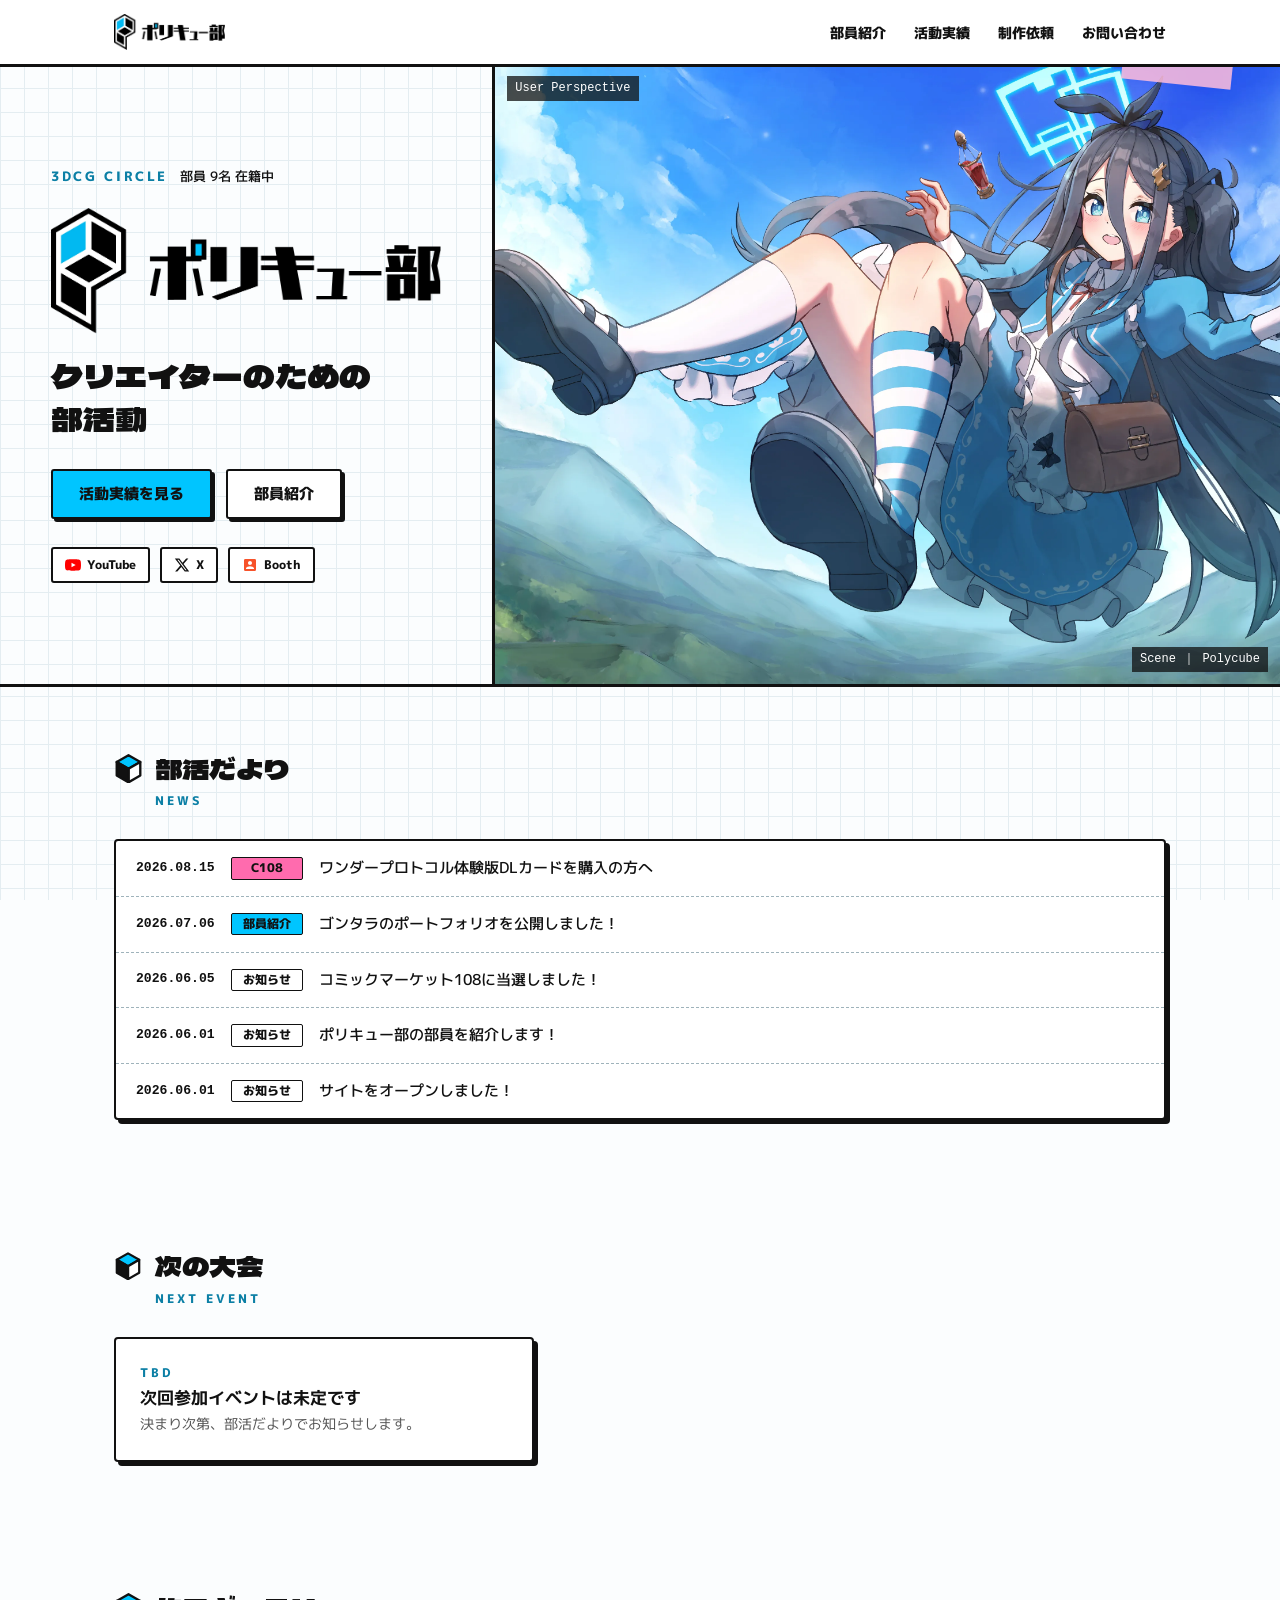
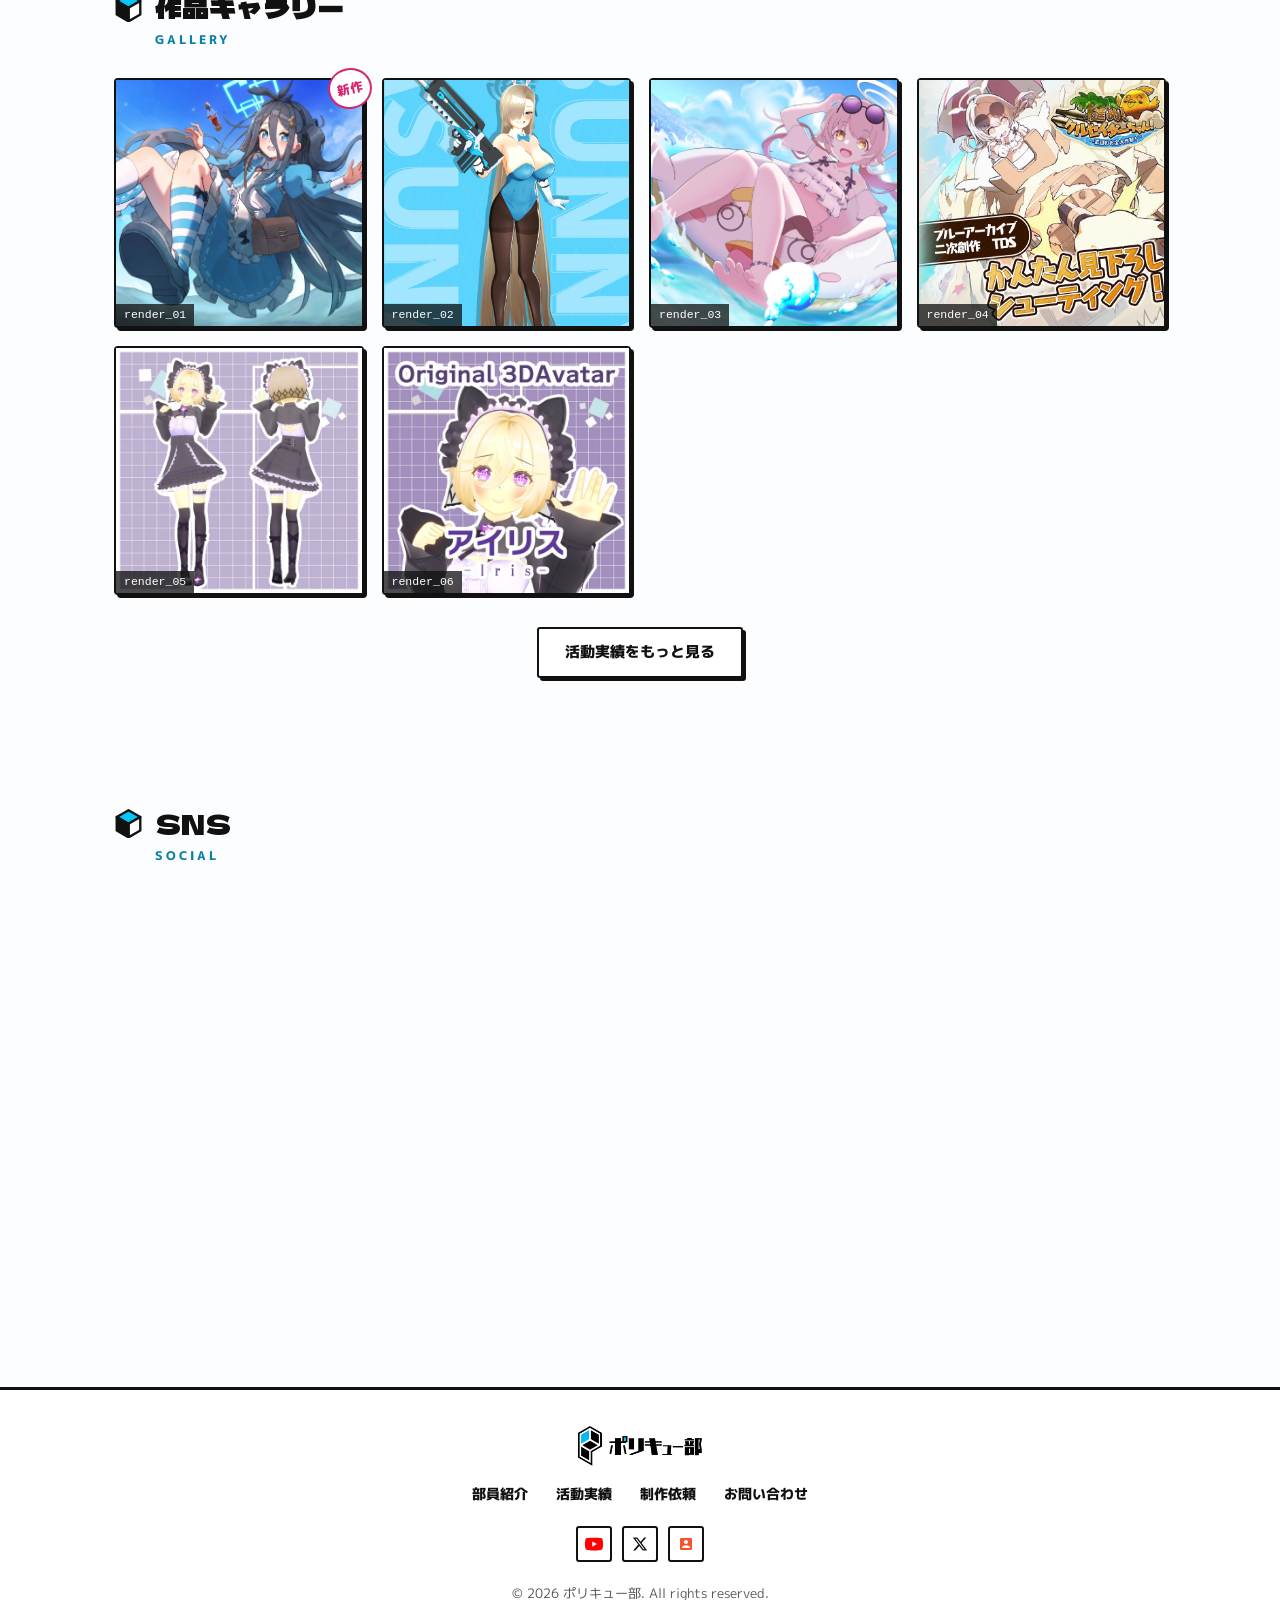
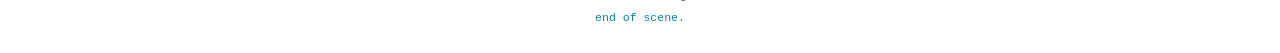
==== commit e5336a91: "見出しラベルを英字キャプションに変更・名前の自動翻訳を防止 - 「// news」などのコメント風ラベルを「NEWS」形式の英字キャプションに変更 - トップ左上を「3DCG CIRCLE 部員 9名" ====
--- a/index.html
+++ b/index.html
@@ -40,7 +40,7 @@
   <section class="hero">
     <div class="container hero-grid">
     <div class="hero-text">
-      <p class="hero-file">// 部室.blend — 部員 9名 在籍中</p>
+      <p class="hero-file"><span class="hero-file-tag">3DCG CIRCLE</span>部員 9名 在籍中</p>
       <img src="images/logo.webp" alt="ポリキュー部" class="hero-logo">
       <p class="hero-sub">クリエイターのための<br>部活動</p>
       <div class="hero-buttons">
@@ -75,12 +75,12 @@
   <section>
     <div class="container">
       <h2 class="section-title">部活だより</h2>
-      <p class="section-subtitle">// news</p>
+      <p class="section-subtitle">News</p>
       <div class="news-list">
         <a href="c108download.html" class="news-item">
           <span class="news-date">2026.08.15</span>
           <span class="tag tag-pink">C108</span>
-          <span class="news-title">ワンダープロトコル体験版DLカードを購入の方へ</span>
+          <span class="news-title"><span translate="no">ワンダープロトコル</span>体験版DLカードを購入の方へ</span>
         </a>
         <!-- 受付開始時はコメントアウトを外す
         <a href="commission.html" class="news-item">
@@ -92,7 +92,7 @@
         <a href="members.html" class="news-item">
           <span class="news-date">2026.07.06</span>
           <span class="tag tag-main">部員紹介</span>
-          <span class="news-title">ゴンタラのポートフォリオを公開しました！</span>
+          <span class="news-title"><span translate="no">ゴンタラ</span>のポートフォリオを公開しました！</span>
         </a>
         <a href="https://webcatalog.circle.ms/circle/23006717" target="_blank" rel="noopener" class="news-item">
           <span class="news-date">2026.06.05</span>
@@ -102,7 +102,7 @@
         <a href="members.html" class="news-item">
           <span class="news-date">2026.06.01</span>
           <span class="tag tag-purple">お知らせ</span>
-          <span class="news-title">ポリキュー部の部員を紹介します！</span>
+          <span class="news-title"><span translate="no">ポリキュー部</span>の部員を紹介します！</span>
         </a>
         <a href="index.html" class="news-item">
           <span class="news-date">2026.06.01</span>
@@ -117,7 +117,7 @@
   <section>
     <div class="container">
       <h2 class="section-title">次の大会</h2>
-      <p class="section-subtitle">// next_event</p>
+      <p class="section-subtitle">Next Event</p>
       <!-- 次回イベント決定時はこちらに切り替え
       <a href="https://webcatalog.circle.ms/circle/23006717" target="_blank" rel="noopener"
          class="card" style="max-width: 480px; display:block; text-decoration:none; color:inherit; padding:0; overflow:hidden;">
@@ -131,7 +131,7 @@
       </a>
       -->
       <div class="card event-tbd">
-        <div class="mono-label">status: TBD</div>
+        <div class="mono-label">TBD</div>
         <strong>次回参加イベントは未定です</strong>
         <p>決まり次第、部活だよりでお知らせします。</p>
       </div>
@@ -142,7 +142,7 @@
   <section>
     <div class="container">
       <h2 class="section-title">作品ギャラリー</h2>
-      <p class="section-subtitle">// gallery</p>
+      <p class="section-subtitle">Gallery</p>
       <div class="gallery-grid">
         <div class="gallery-item" data-full="images/contents_005.webp"><span class="stamp" aria-label="新作">新作</span><img src="images/contents_005_thumbnail.webp" alt="作品"></div>
         <div class="gallery-item" data-full="images/contents_004.webp"><img src="images/contents_004.webp" alt="作品"></div>
@@ -161,7 +161,7 @@
   <section>
     <div class="container">
       <h2 class="section-title">SNS</h2>
-      <p class="section-subtitle">// social — 最新の活動はこちら</p>
+      <p class="section-subtitle">Social</p>
       <div class="social-grid">
 
         <!-- YouTube -->
@@ -193,7 +193,7 @@
             <div style="width:64px; height:64px; background:#000; border-radius:50%; display:flex; align-items:center; justify-content:center; margin: 0 auto 16px;">
               <svg width="32" height="32" viewBox="0 0 24 24" fill="white"><path d="M18.244 2.25h3.308l-7.227 8.26 8.502 11.24H16.17l-5.214-6.817L4.99 21.75H1.68l7.73-8.835L1.254 2.25H8.08l4.713 6.231zm-1.161 17.52h1.833L7.084 4.126H5.117z"/></svg>
             </div>
-            <div style="font-weight:700; font-size:1rem; margin-bottom:4px;">ポリキュー部</div>
+            <div style="font-weight:700; font-size:1rem; margin-bottom:4px;"><span translate="no">ポリキュー部</span></div>
             <div style="font-size:0.85rem; color:var(--color-text-muted); margin-bottom:20px;">@Polycube_3DCG</div>
             <p style="font-size:0.88rem; color:var(--color-text-muted); line-height:1.7; margin-bottom:0;">
               制作の進捗・イベント情報など<br>随時ポストしています！
@@ -229,7 +229,7 @@
           <svg width="16" height="16" viewBox="0 0 24 24" fill="currentColor"><path d="M19 3H5a2 2 0 0 0-2 2v14a2 2 0 0 0 2 2h14a2 2 0 0 0 2-2V5a2 2 0 0 0-2-2zm-7 3c1.66 0 3 1.34 3 3s-1.34 3-3 3-3-1.34-3-3 1.34-3 3-3zm6 12H6v-1c0-2 4-3.1 6-3.1s6 1.1 6 3.1v1z"/></svg>
         </a>
       </div>
-      <p class="footer-copy">&copy; 2026 ポリキュー部. All rights reserved.</p>
+      <p class="footer-copy">&copy; 2026 <span translate="no">ポリキュー部</span>. All rights reserved.</p>
     </div>
   </footer>
 
--- a/css/style.css
+++ b/css/style.css
@@ -154,11 +154,13 @@
   background: var(--cube-icon) center / contain no-repeat;
 }
 
-/* 見出しの下に添える英字ラベル（例：// news） */
+/* 見出しの下に添える英字キャプション（例：NEWS） */
 .section-subtitle {
-  font-family: var(--font-mono);
   color: var(--color-main-dark);
-  font-size: 0.85rem;
+  font-size: 0.75rem;
+  font-weight: 800;
+  letter-spacing: 0.25em;
+  text-transform: uppercase;
   margin: 4px 0 28px;
   padding-left: calc(1.7rem * 1.05 + 12px);
 }
@@ -269,10 +271,16 @@
 }
 
 .hero-file {
-  font-family: var(--font-mono);
   font-size: 0.82rem;
+  font-weight: 500;
+  margin-bottom: 20px;
+}
+
+.hero-file-tag {
   color: var(--color-main-dark);
-  margin-bottom: 20px;
+  font-weight: 800;
+  letter-spacing: 0.2em;
+  margin-right: 12px;
 }
 
 .hero-logo {
@@ -456,6 +464,13 @@
   white-space: nowrap;
 }
 
+/* タグの幅をそろえて、タイトルの開始位置を統一 */
+.news-item .tag {
+  flex-shrink: 0;
+  width: 6em;
+  text-align: center;
+}
+
 .news-title { font-size: 0.95rem; font-weight: 500; }
 
 /* 次の大会（未定表示） */
@@ -465,8 +480,9 @@
 }
 
 .event-tbd .mono-label {
-  font-family: var(--font-mono);
-  font-size: 0.78rem;
+  font-size: 0.72rem;
+  font-weight: 800;
+  letter-spacing: 0.25em;
   color: var(--color-main-dark);
 }
 
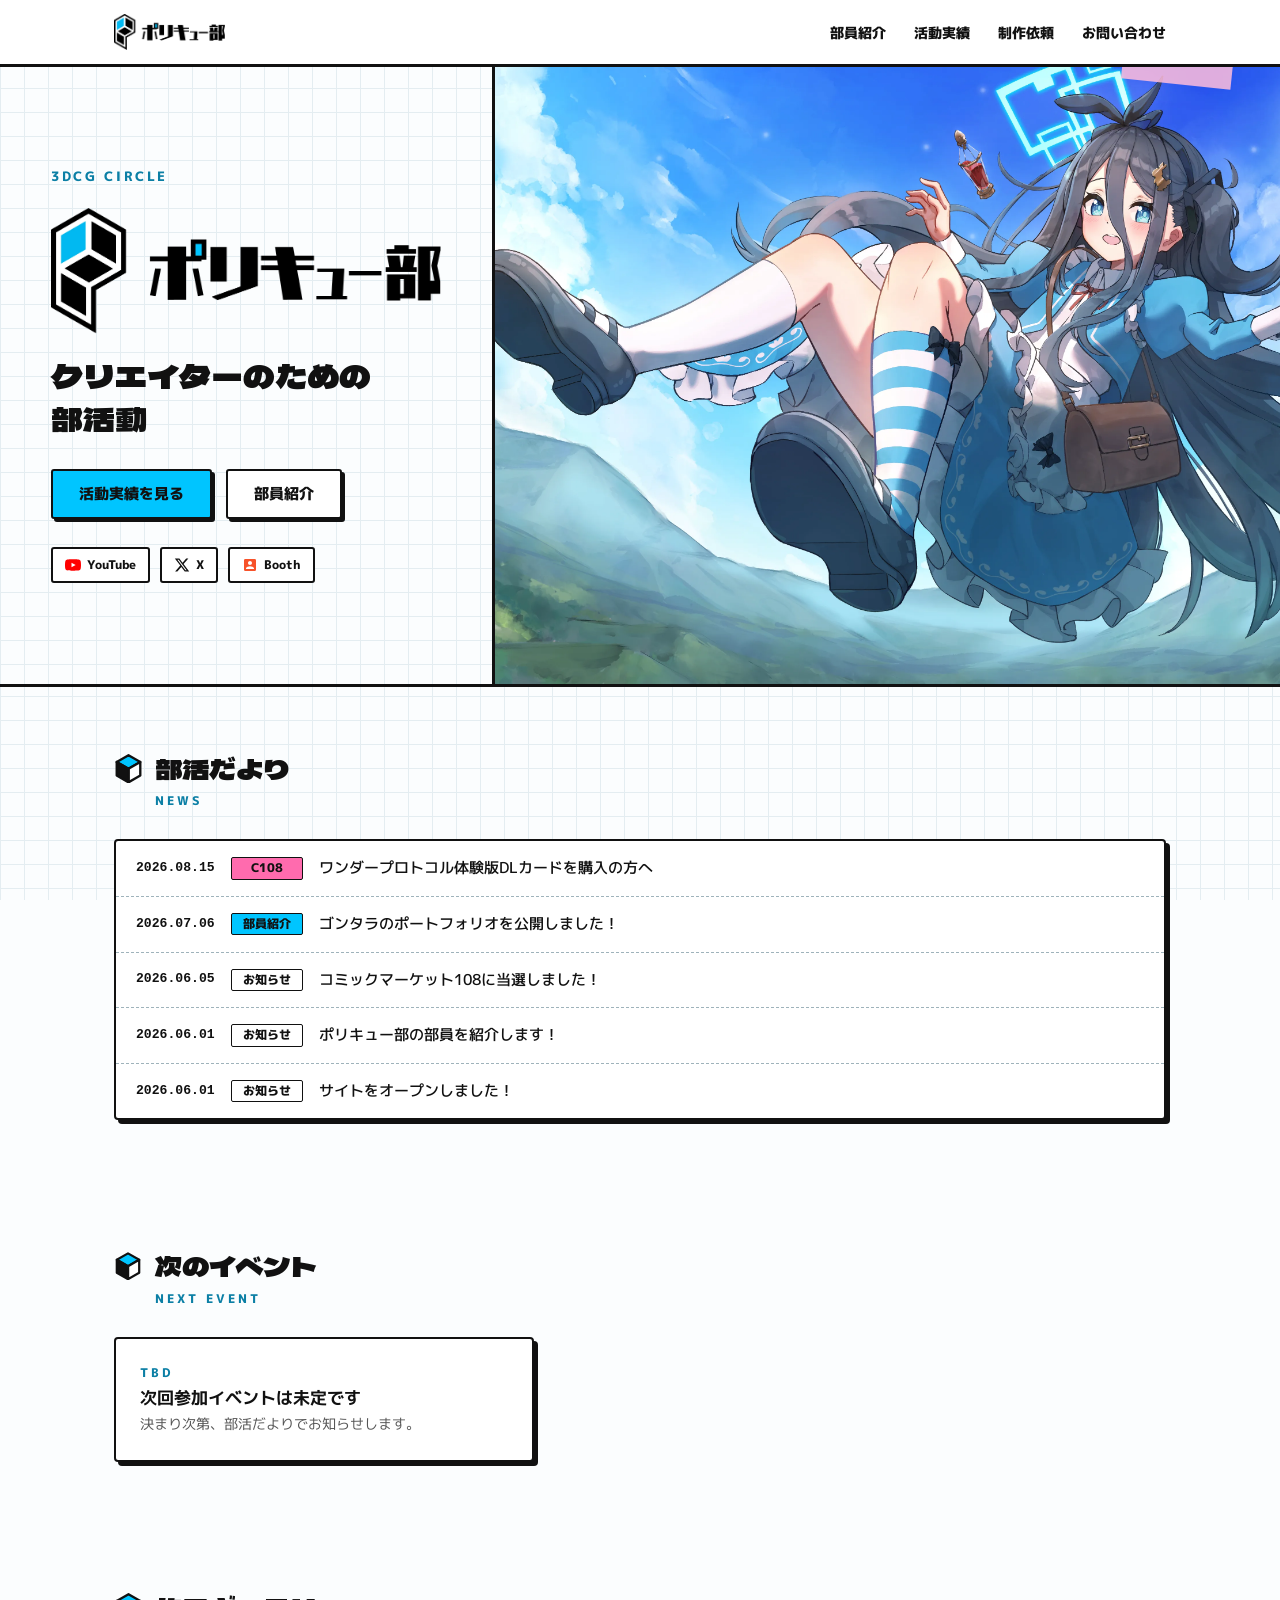
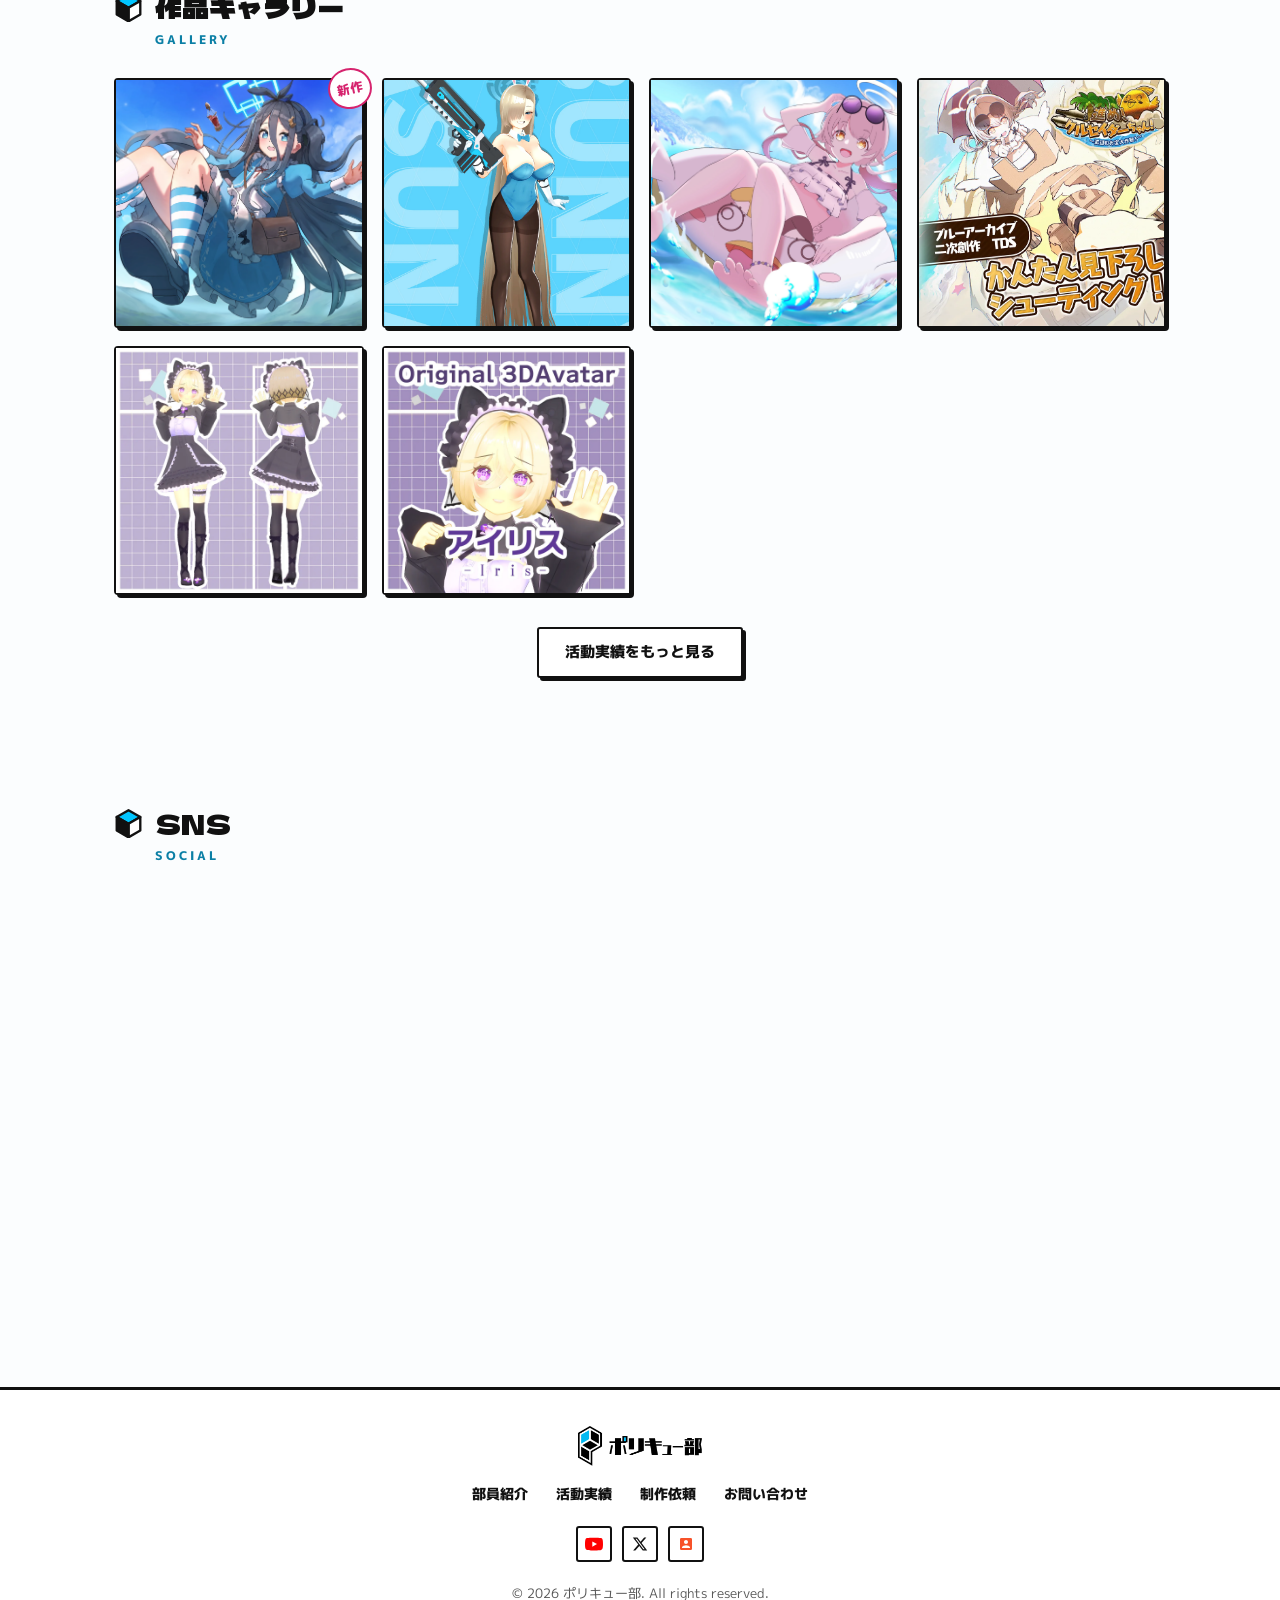
==== commit 122bbe36: "トップページ：在籍人数・注釈表記を削除、次のイベントに改称、公式Xタイムラインを埋め込み Co-Authored-By: Claude Opus 5.5 <noreply@anthropic.com>" ====
--- a/index.html
+++ b/index.html
@@ -40,7 +40,7 @@
   <section class="hero">
     <div class="container hero-grid">
     <div class="hero-text">
-      <p class="hero-file"><span class="hero-file-tag">3DCG CIRCLE</span>部員 9名 在籍中</p>
+      <p class="hero-file"><span class="hero-file-tag">3DCG CIRCLE</span></p>
       <img src="images/logo.webp" alt="ポリキュー部" class="hero-logo">
       <p class="hero-sub">クリエイターのための<br>部活動</p>
       <div class="hero-buttons">
@@ -65,8 +65,6 @@
     <div class="hero-visual">
       <div class="hero-bg-slideshow"></div>
       <span class="tape" aria-hidden="true"></span>
-      <span class="viewport-label viewport-label--tl" aria-hidden="true">User Perspective</span>
-      <span class="viewport-label viewport-label--br" aria-hidden="true">Scene ｜ Polycube</span>
     </div>
     </div>
   </section>
@@ -116,7 +114,7 @@
   <!-- 次回イベント -->
   <section>
     <div class="container">
-      <h2 class="section-title">次の大会</h2>
+      <h2 class="section-title">次のイベント</h2>
       <p class="section-subtitle">Next Event</p>
       <!-- 次回イベント決定時はこちらに切り替え
       <a href="https://webcatalog.circle.ms/circle/23006717" target="_blank" rel="noopener"
@@ -189,15 +187,9 @@
             <svg width="18" height="18" viewBox="0 0 24 24" fill="currentColor"><path d="M18.244 2.25h3.308l-7.227 8.26 8.502 11.24H16.17l-5.214-6.817L4.99 21.75H1.68l7.73-8.835L1.254 2.25H8.08l4.713 6.231zm-1.161 17.52h1.833L7.084 4.126H5.117z"/></svg>
             X (Twitter)
           </div>
-          <div style="padding: 20px 0 24px; text-align:center;">
-            <div style="width:64px; height:64px; background:#000; border-radius:50%; display:flex; align-items:center; justify-content:center; margin: 0 auto 16px;">
-              <svg width="32" height="32" viewBox="0 0 24 24" fill="white"><path d="M18.244 2.25h3.308l-7.227 8.26 8.502 11.24H16.17l-5.214-6.817L4.99 21.75H1.68l7.73-8.835L1.254 2.25H8.08l4.713 6.231zm-1.161 17.52h1.833L7.084 4.126H5.117z"/></svg>
-            </div>
-            <div style="font-weight:700; font-size:1rem; margin-bottom:4px;"><span translate="no">ポリキュー部</span></div>
-            <div style="font-size:0.85rem; color:var(--color-text-muted); margin-bottom:20px;">@Polycube_3DCG</div>
-            <p style="font-size:0.88rem; color:var(--color-text-muted); line-height:1.7; margin-bottom:0;">
-              制作の進捗・イベント情報など<br>随時ポストしています！
-            </p>
+          <p class="twitter-intro">@Polycube_3DCG で制作の進捗・イベント情報などを<br>随時ポストしています！</p>
+          <div class="twitter-wrap" aria-hidden="true">
+            <a class="twitter-timeline" data-lang="ja" data-height="420" data-chrome="noheader nofooter" href="https://twitter.com/Polycube_3DCG?ref_src=twsrc%5Etfw"></a>
           </div>
           <a href="https://x.com/Polycube_3DCG" target="_blank" rel="noopener" class="social-follow-btn social-follow-btn--x" style="align-self: center;">
             <svg width="15" height="15" viewBox="0 0 24 24" fill="white"><path d="M18.244 2.25h3.308l-7.227 8.26 8.502 11.24H16.17l-5.214-6.817L4.99 21.75H1.68l7.73-8.835L1.254 2.25H8.08l4.713 6.231zm-1.161 17.52h1.833L7.084 4.126H5.117z"/></svg>
@@ -239,6 +231,25 @@
     <img id="lightbox-img" src="" alt="">
   </div>
 
+  <script async src="https://platform.twitter.com/widgets.js" charset="utf-8"></script>
+  <script>
+    // X のタイムラインは読み込めたときだけ表示する（未ログインの閲覧者には空になるため）
+    (function () {
+      var wrap = document.querySelector('.twitter-wrap');
+      if (!wrap) return;
+      var tries = 0;
+      var timer = setInterval(function () {
+        var frame = wrap.querySelector('iframe');
+        if (frame && frame.offsetHeight > 80 && getComputedStyle(frame).visibility !== 'hidden') {
+          wrap.classList.add('is-loaded');
+          wrap.removeAttribute('aria-hidden');
+          clearInterval(timer);
+        } else if (++tries > 30) {
+          clearInterval(timer);
+        }
+      }, 1000);
+    })();
+  </script>
   <script src="js/main.js"></script>
 
   <script>
--- a/css/style.css
+++ b/css/style.css
@@ -280,7 +280,6 @@
   color: var(--color-main-dark);
   font-weight: 800;
   letter-spacing: 0.2em;
-  margin-right: 12px;
 }
 
 .hero-logo {
@@ -348,19 +347,6 @@
 }
 
 .hero-bg-slide.active { opacity: 1; }
-
-.viewport-label {
-  position: absolute;
-  z-index: 2;
-  font-family: var(--font-mono);
-  font-size: 0.75rem;
-  color: #fff;
-  background: rgba(17, 17, 17, 0.75);
-  padding: 2px 8px;
-}
-
-.viewport-label--tl { top: 12px; left: 12px; }
-.viewport-label--br { bottom: 12px; right: 12px; }
 
 /* マスキングテープ */
 .tape {
@@ -387,12 +373,10 @@
   display: grid;
   grid-template-columns: repeat(auto-fill, minmax(220px, 1fr));
   gap: 18px;
-  counter-reset: render;
 }
 
 .gallery-item {
   position: relative;
-  counter-increment: render;
   border: var(--line);
   border-radius: var(--radius);
   background: var(--color-card);
@@ -414,18 +398,6 @@
   display: block;
 }
 
-.gallery-item::after {
-  content: 'render_' counter(render, decimal-leading-zero);
-  position: absolute;
-  left: 0;
-  bottom: 0;
-  font-family: var(--font-mono);
-  font-size: 0.72rem;
-  color: #fff;
-  background: rgba(17, 17, 17, 0.75);
-  padding: 1px 8px;
-}
-
 .gallery-item .stamp {
   position: absolute;
   top: -12px;
@@ -473,7 +445,7 @@
 
 .news-title { font-size: 0.95rem; font-weight: 500; }
 
-/* 次の大会（未定表示） */
+/* 次のイベント（未定表示） */
 .event-tbd {
   display: inline-block;
   min-width: min(100%, 420px);
@@ -779,15 +751,6 @@
 
 .footer-copy { font-size: 0.8rem; color: var(--color-text-muted); }
 
-.footer-copy::after {
-  content: 'end of scene.';
-  display: block;
-  margin-top: 4px;
-  font-family: var(--font-mono);
-  font-size: 0.72rem;
-  color: var(--color-main-dark);
-}
-
 /* ── ページヘッダー（index以外） ── */
 .page-header {
   padding: 104px 0 8px;
@@ -948,7 +911,27 @@
   pointer-events: none;
 }
 
-.twitter-wrap { overflow: hidden; margin-bottom: 12px; }
+.twitter-intro {
+  font-size: 0.88rem;
+  color: var(--color-text-muted);
+  line-height: 1.7;
+  text-align: center;
+  margin: 8px 0 20px;
+}
+
+/* タイムラインは読み込めたときだけ表示 */
+.twitter-wrap {
+  height: 0;
+  overflow: hidden;
+}
+
+.twitter-wrap.is-loaded {
+  height: auto;
+  margin-bottom: 16px;
+  border: var(--line);
+  border-radius: var(--radius-sm);
+  background: #fff;
+}
 
 .social-channel-link {
   display: inline-block;
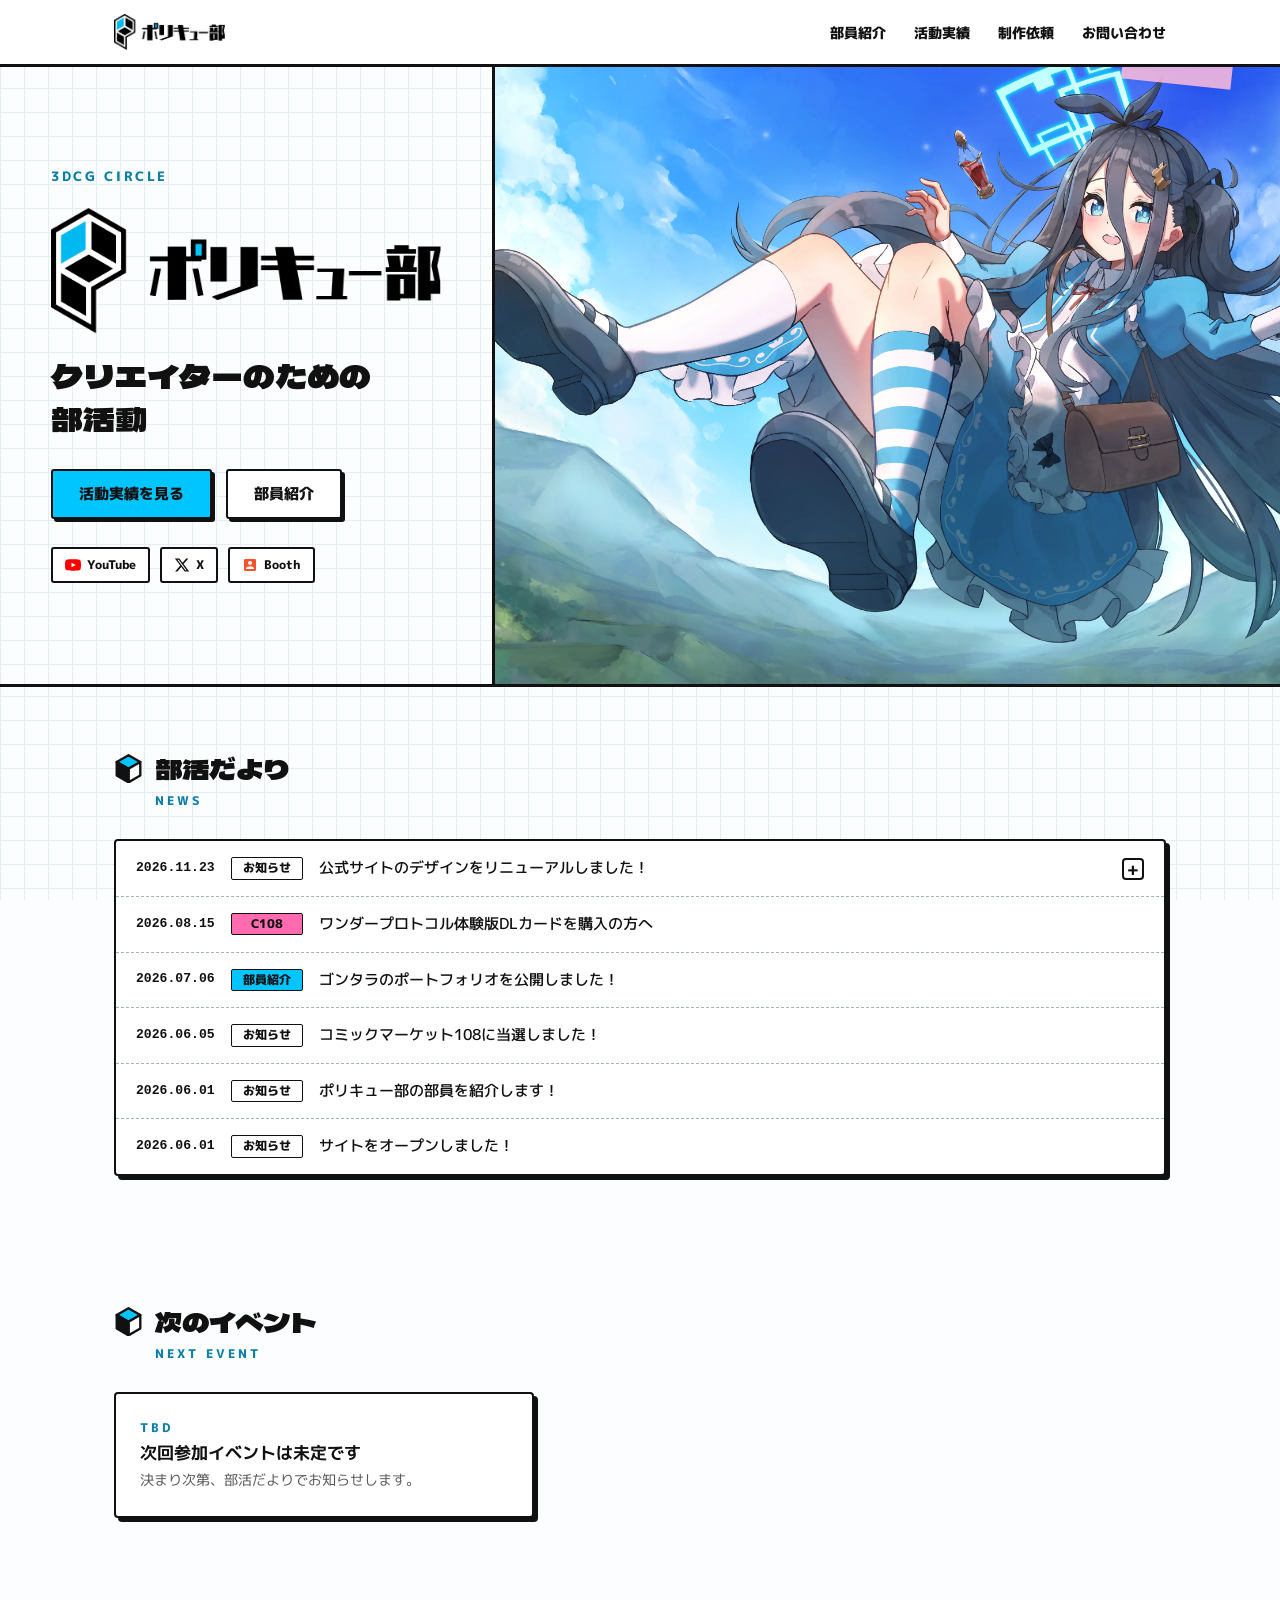
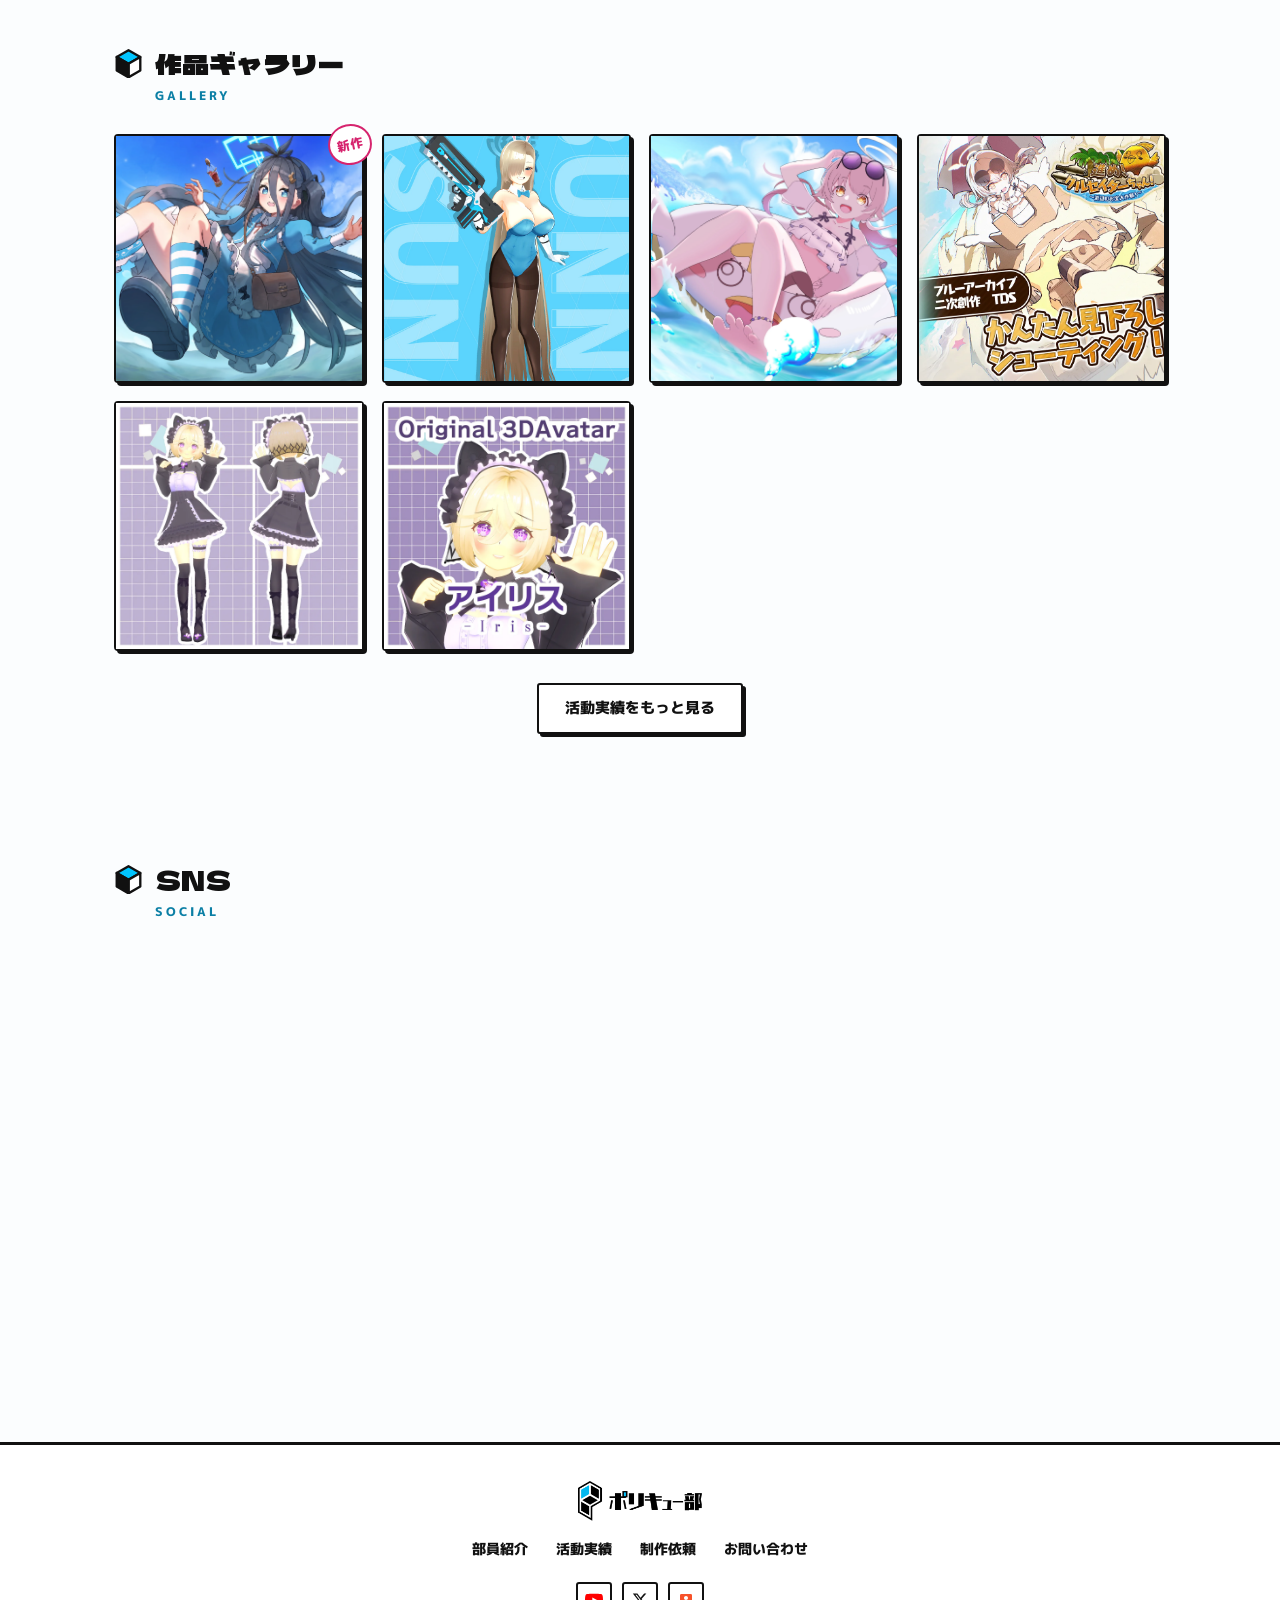
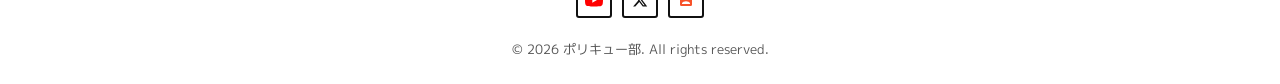
==== commit 48d601a9: "部活だより：サイトリニューアルのお知らせを追加（クリックで本文を表示） Co-Authored-By: Claude Opus 5.5 <noreply@anthropic.com>" ====
--- a/index.html
+++ b/index.html
@@ -75,6 +75,24 @@
       <h2 class="section-title">部活だより</h2>
       <p class="section-subtitle">News</p>
       <div class="news-list">
+        <details class="news-entry">
+          <summary class="news-item">
+            <span class="news-date">2026.11.23</span>
+            <span class="tag tag-purple">お知らせ</span>
+            <span class="news-title">公式サイトのデザインをリニューアルしました！</span>
+            <span class="news-toggle" aria-hidden="true"></span>
+          </summary>
+          <div class="news-body">
+            <p>いつも<span translate="no">ポリキュー部</span>を応援していただき、ありがとうございます。<br>このたび、公式サイトのデザインをリニューアルしました。</p>
+            <p class="news-body-head">主な変更点</p>
+            <ul>
+              <li>「部活動」と「3DCG」をテーマに、デザインを一新しました</li>
+              <li>トップページから公式Xの最新ポストを見られるようになりました</li>
+              <li>スマートフォンでも見やすくなるよう、レイアウトを調整しました</li>
+            </ul>
+            <p>これからも作品やイベントの情報を、部活だよりでお知らせしていきます。<br>今後とも<span translate="no">ポリキュー部</span>をよろしくお願いします！</p>
+          </div>
+        </details>
         <a href="c108download.html" class="news-item">
           <span class="news-date">2026.08.15</span>
           <span class="tag tag-pink">C108</span>
--- a/css/style.css
+++ b/css/style.css
@@ -445,6 +445,38 @@
 
 .news-title { font-size: 0.95rem; font-weight: 500; }
 
+/* クリックで本文が開くお知らせ */
+.news-entry { border-bottom: 1px dashed #9fb3bb; }
+.news-entry:last-child { border-bottom: none; }
+.news-entry > .news-item { border-bottom: none; cursor: pointer; list-style: none; }
+.news-entry > .news-item::-webkit-details-marker { display: none; }
+.news-entry .news-title { flex: 1; }
+
+.news-toggle {
+  flex-shrink: 0;
+  width: 22px;
+  height: 22px;
+  border: 2px solid var(--color-ink);
+  border-radius: 4px;
+  display: flex;
+  align-items: center;
+  justify-content: center;
+  font-weight: 800;
+  line-height: 1;
+}
+.news-toggle::before { content: '+'; }
+.news-entry[open] .news-toggle::before { content: '−'; }
+.news-entry[open] > .news-item { background: var(--color-main-pale); }
+
+.news-body {
+  padding: 4px 20px 20px;
+  font-size: 0.9rem;
+  line-height: 1.9;
+}
+.news-body p { margin: 12px 0 0; }
+.news-body-head { font-weight: 800; }
+.news-body ul { margin: 4px 0 0; padding-left: 1.4em; }
+
 /* 次のイベント（未定表示） */
 .event-tbd {
   display: inline-block;
@@ -1168,4 +1200,6 @@
 
   .news-item { flex-wrap: wrap; gap: 6px 12px; }
   .news-title { flex-basis: 100%; }
-}
+  .news-entry .news-title { flex: 1 1 calc(100% - 40px); }
+  .news-body { padding: 4px 16px 16px; }
+}
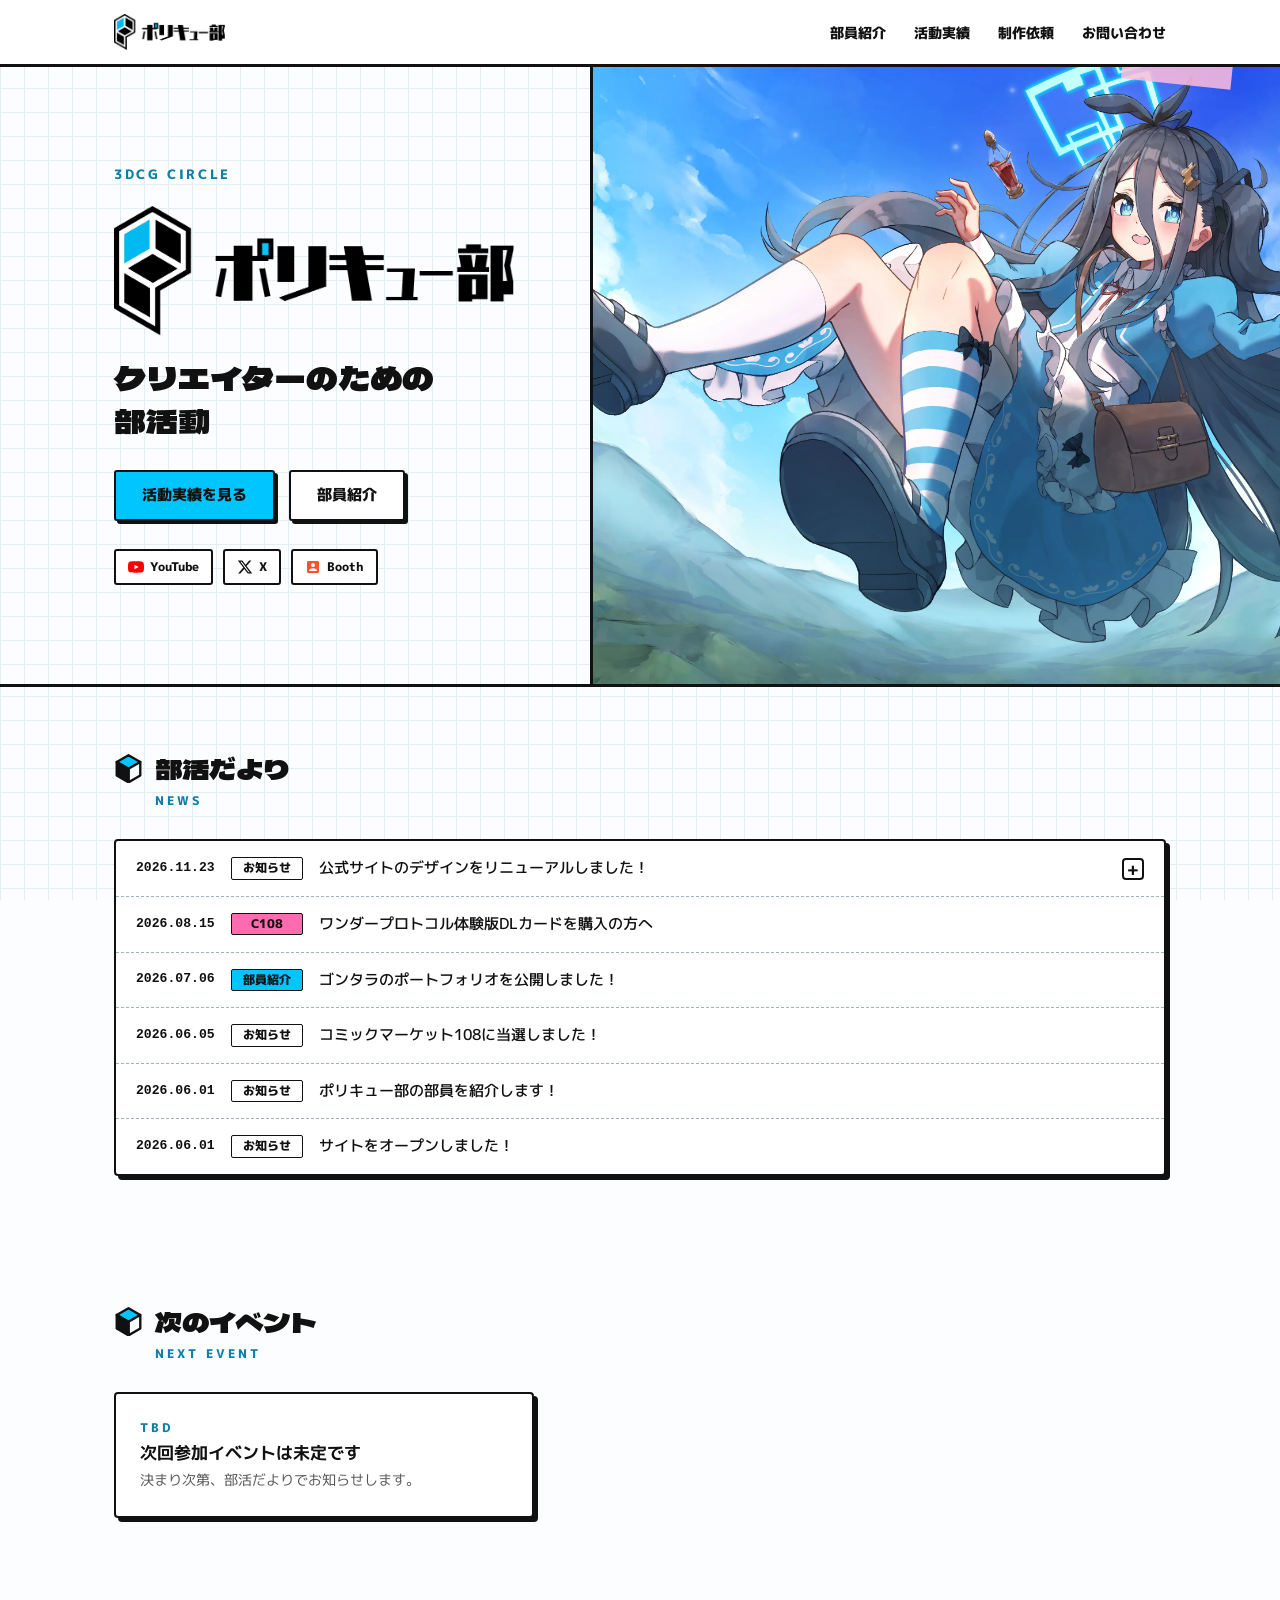
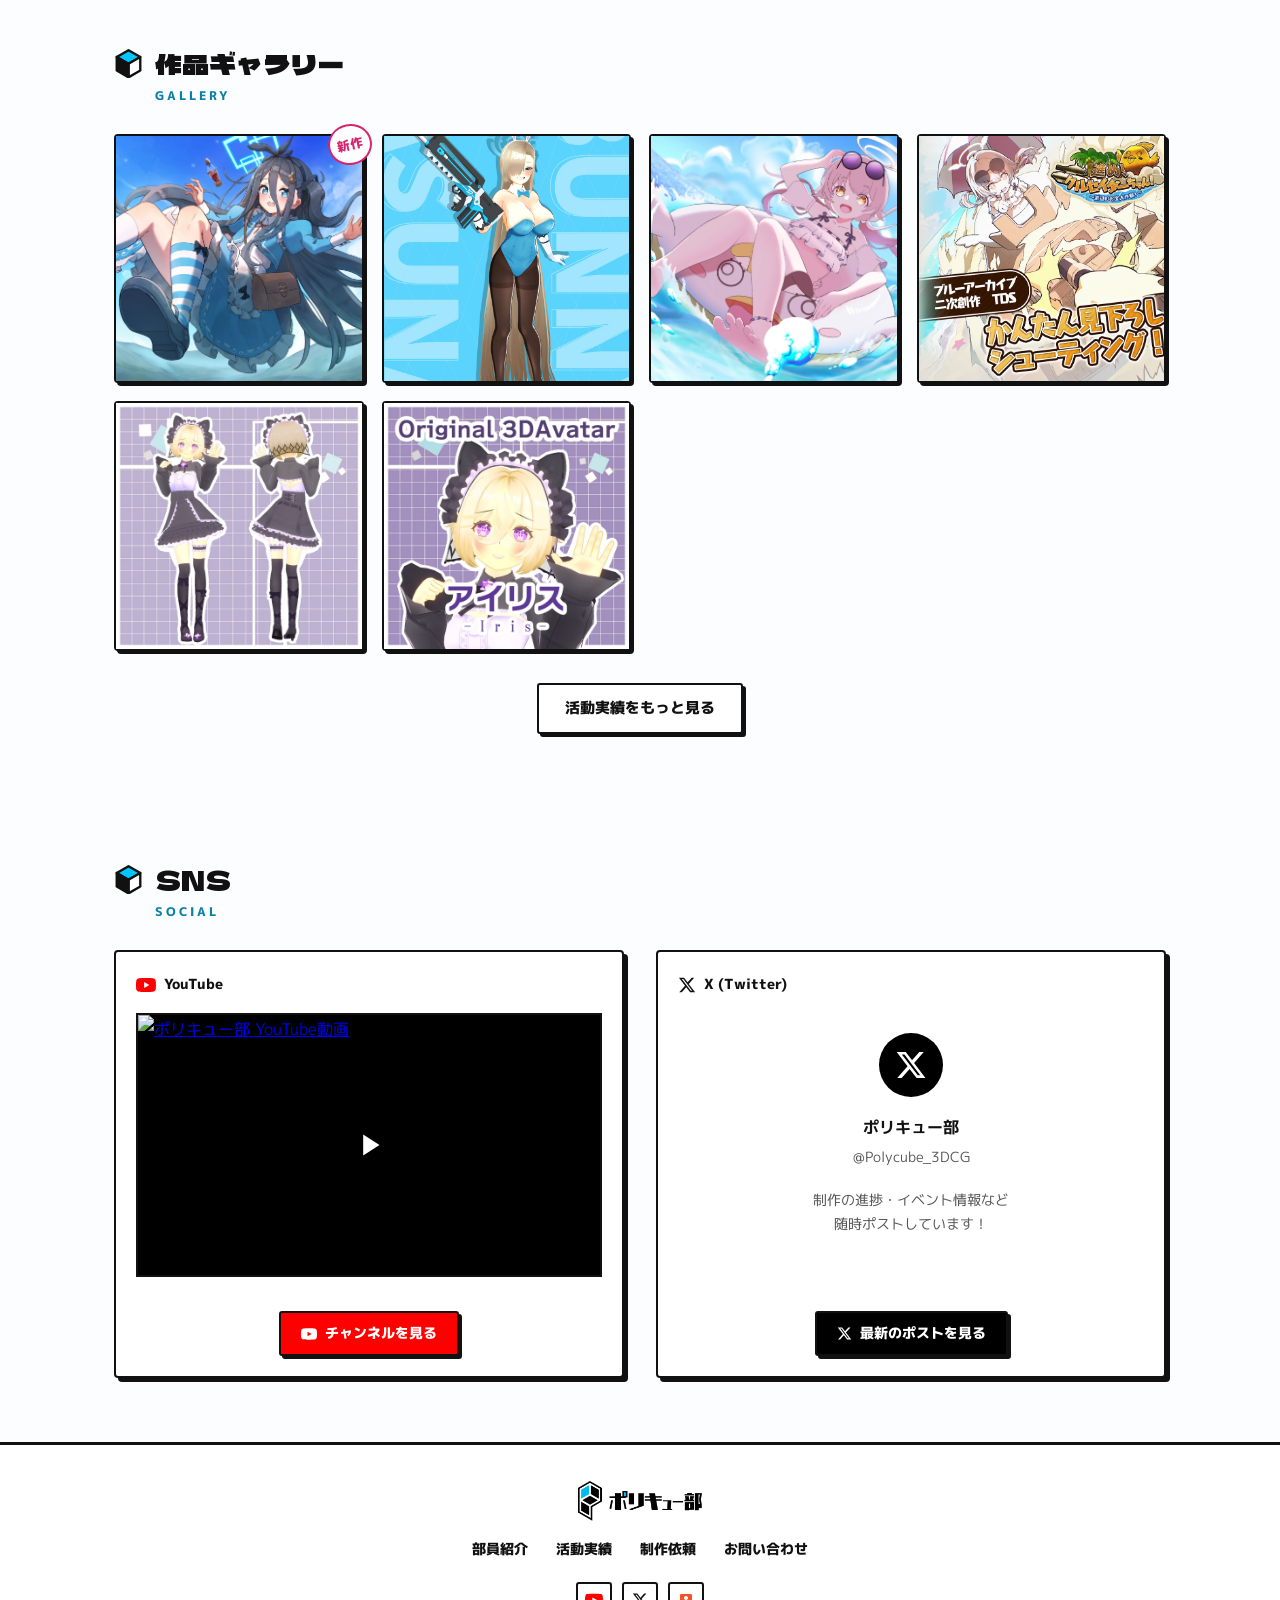
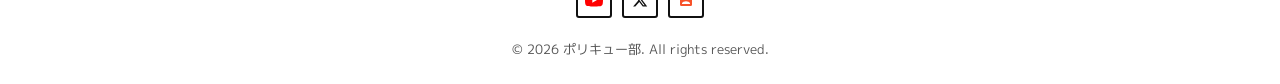
==== commit ad41dfee: "SNS：Xのタイムライン埋め込みをやめ、以前のプロフィール表示に戻す Co-Authored-By: Claude Opus 5.5 <noreply@anthropic.com>" ====
--- a/index.html
+++ b/index.html
@@ -205,9 +205,15 @@
             <svg width="18" height="18" viewBox="0 0 24 24" fill="currentColor"><path d="M18.244 2.25h3.308l-7.227 8.26 8.502 11.24H16.17l-5.214-6.817L4.99 21.75H1.68l7.73-8.835L1.254 2.25H8.08l4.713 6.231zm-1.161 17.52h1.833L7.084 4.126H5.117z"/></svg>
             X (Twitter)
           </div>
-          <p class="twitter-intro">@Polycube_3DCG で制作の進捗・イベント情報などを<br>随時ポストしています！</p>
-          <div class="twitter-wrap" aria-hidden="true">
-            <a class="twitter-timeline" data-lang="ja" data-height="420" data-chrome="noheader nofooter" href="https://twitter.com/Polycube_3DCG?ref_src=twsrc%5Etfw"></a>
+          <div style="padding: 20px 0 24px; text-align:center;">
+            <div style="width:64px; height:64px; background:#000; border-radius:50%; display:flex; align-items:center; justify-content:center; margin: 0 auto 16px;">
+              <svg width="32" height="32" viewBox="0 0 24 24" fill="white"><path d="M18.244 2.25h3.308l-7.227 8.26 8.502 11.24H16.17l-5.214-6.817L4.99 21.75H1.68l7.73-8.835L1.254 2.25H8.08l4.713 6.231zm-1.161 17.52h1.833L7.084 4.126H5.117z"/></svg>
+            </div>
+            <div style="font-weight:700; font-size:1rem; margin-bottom:4px;"><span translate="no">ポリキュー部</span></div>
+            <div style="font-size:0.85rem; color:var(--color-text-muted); margin-bottom:20px;">@Polycube_3DCG</div>
+            <p style="font-size:0.88rem; color:var(--color-text-muted); line-height:1.7; margin-bottom:0;">
+              制作の進捗・イベント情報など<br>随時ポストしています！
+            </p>
           </div>
           <a href="https://x.com/Polycube_3DCG" target="_blank" rel="noopener" class="social-follow-btn social-follow-btn--x" style="align-self: center;">
             <svg width="15" height="15" viewBox="0 0 24 24" fill="white"><path d="M18.244 2.25h3.308l-7.227 8.26 8.502 11.24H16.17l-5.214-6.817L4.99 21.75H1.68l7.73-8.835L1.254 2.25H8.08l4.713 6.231zm-1.161 17.52h1.833L7.084 4.126H5.117z"/></svg>
@@ -249,25 +255,6 @@
     <img id="lightbox-img" src="" alt="">
   </div>
 
-  <script async src="https://platform.twitter.com/widgets.js" charset="utf-8"></script>
-  <script>
-    // X のタイムラインは読み込めたときだけ表示する（未ログインの閲覧者には空になるため）
-    (function () {
-      var wrap = document.querySelector('.twitter-wrap');
-      if (!wrap) return;
-      var tries = 0;
-      var timer = setInterval(function () {
-        var frame = wrap.querySelector('iframe');
-        if (frame && frame.offsetHeight > 80 && getComputedStyle(frame).visibility !== 'hidden') {
-          wrap.classList.add('is-loaded');
-          wrap.removeAttribute('aria-hidden');
-          clearInterval(timer);
-        } else if (++tries > 30) {
-          clearInterval(timer);
-        }
-      }, 1000);
-    })();
-  </script>
   <script src="js/main.js"></script>
 
   <script>
--- a/css/style.css
+++ b/css/style.css
@@ -254,12 +254,15 @@
   max-width: none;
   padding: 0;
   display: grid;
-  grid-template-columns: minmax(340px, 1fr) 1.6fr;
+  /* 左の文字欄は「下のセクションの左端 ＋ 文字の幅」ぶん確保する */
+  grid-template-columns: max(380px, calc((100vw - 1100px) / 2 + 500px)) 1fr;
   min-height: min(620px, calc(100vh - 64px));
 }
 
 .hero-text {
   padding: 48px clamp(24px, 4vw, 56px);
+  /* 広い画面では、ナビや下のセクションと左端をそろえる */
+  padding-left: max(clamp(24px, 4vw, 56px), calc((100vw - 1100px) / 2 + 24px));
   display: flex;
   flex-direction: column;
   justify-content: center;
@@ -943,27 +946,7 @@
   pointer-events: none;
 }
 
-.twitter-intro {
-  font-size: 0.88rem;
-  color: var(--color-text-muted);
-  line-height: 1.7;
-  text-align: center;
-  margin: 8px 0 20px;
-}
-
-/* タイムラインは読み込めたときだけ表示 */
-.twitter-wrap {
-  height: 0;
-  overflow: hidden;
-}
-
-.twitter-wrap.is-loaded {
-  height: auto;
-  margin-bottom: 16px;
-  border: var(--line);
-  border-radius: var(--radius-sm);
-  background: #fff;
-}
+.twitter-wrap { overflow: hidden; margin-bottom: 12px; }
 
 .social-channel-link {
   display: inline-block;
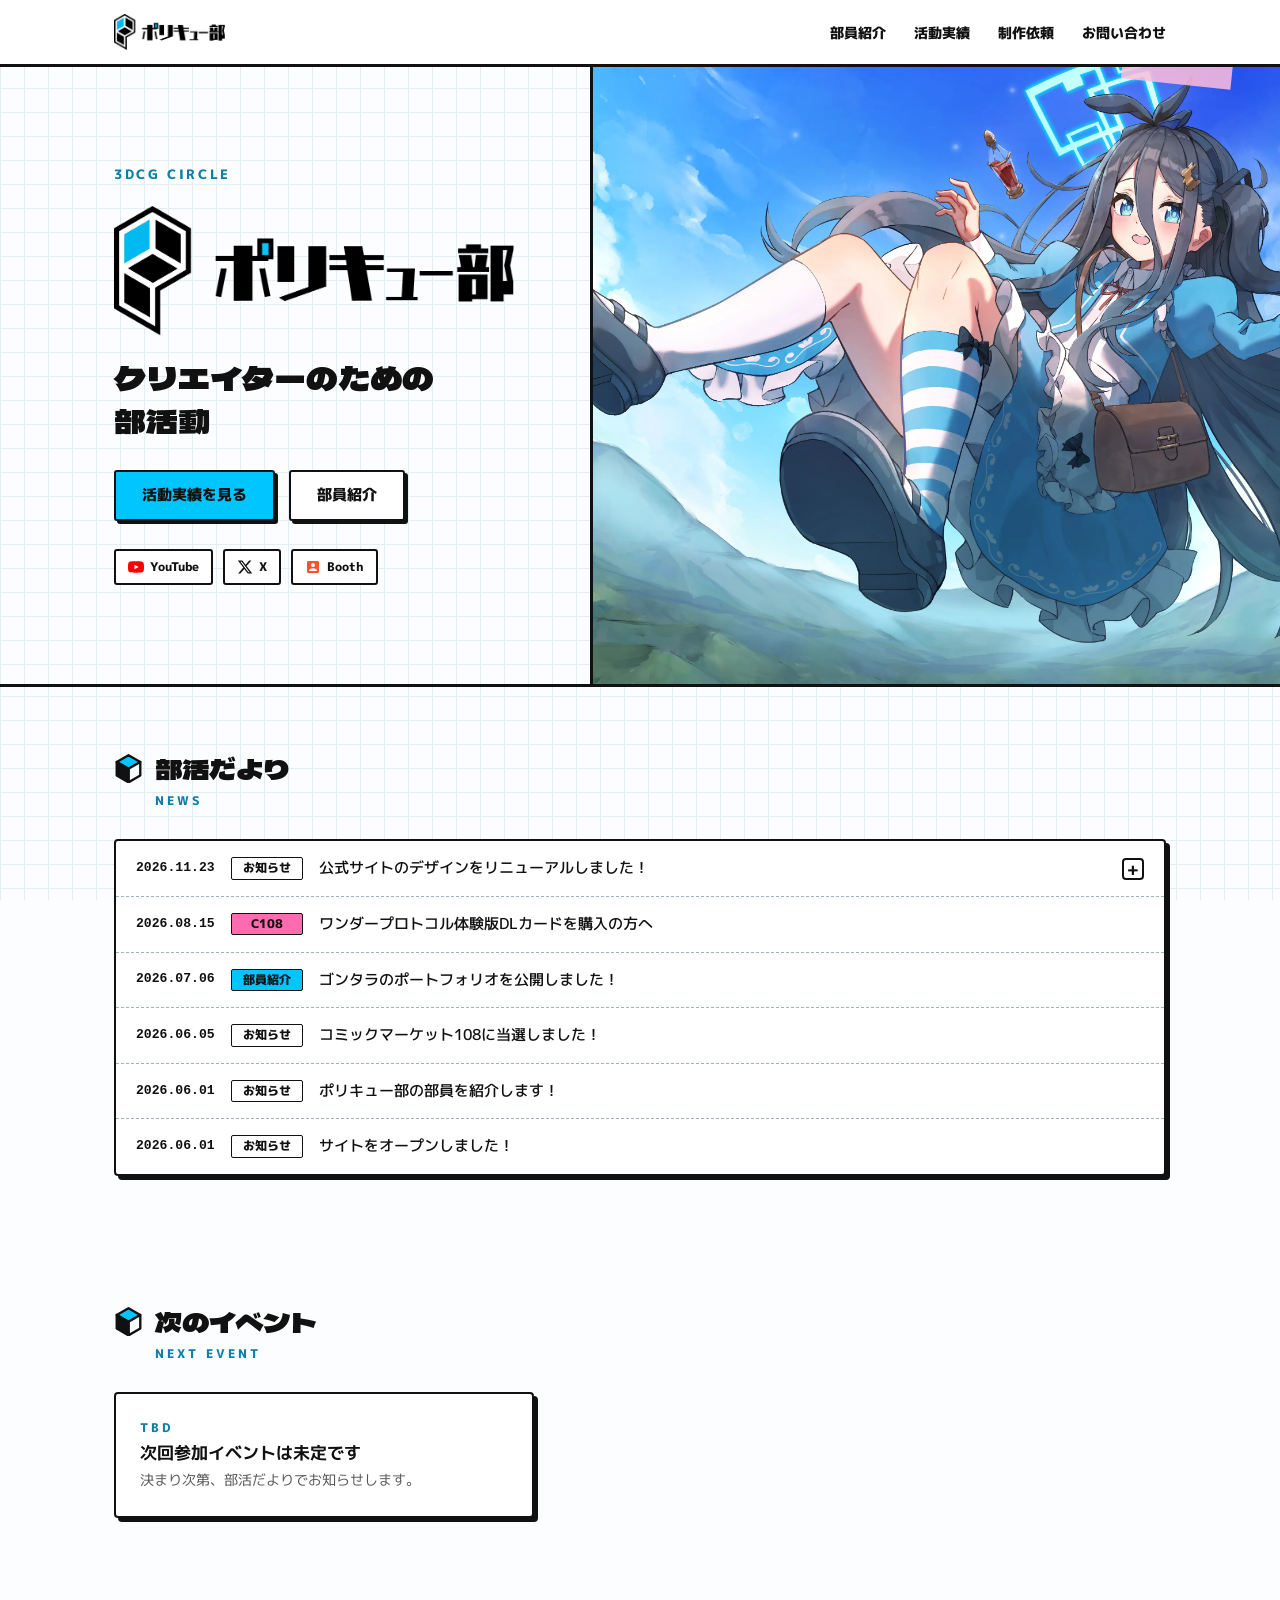
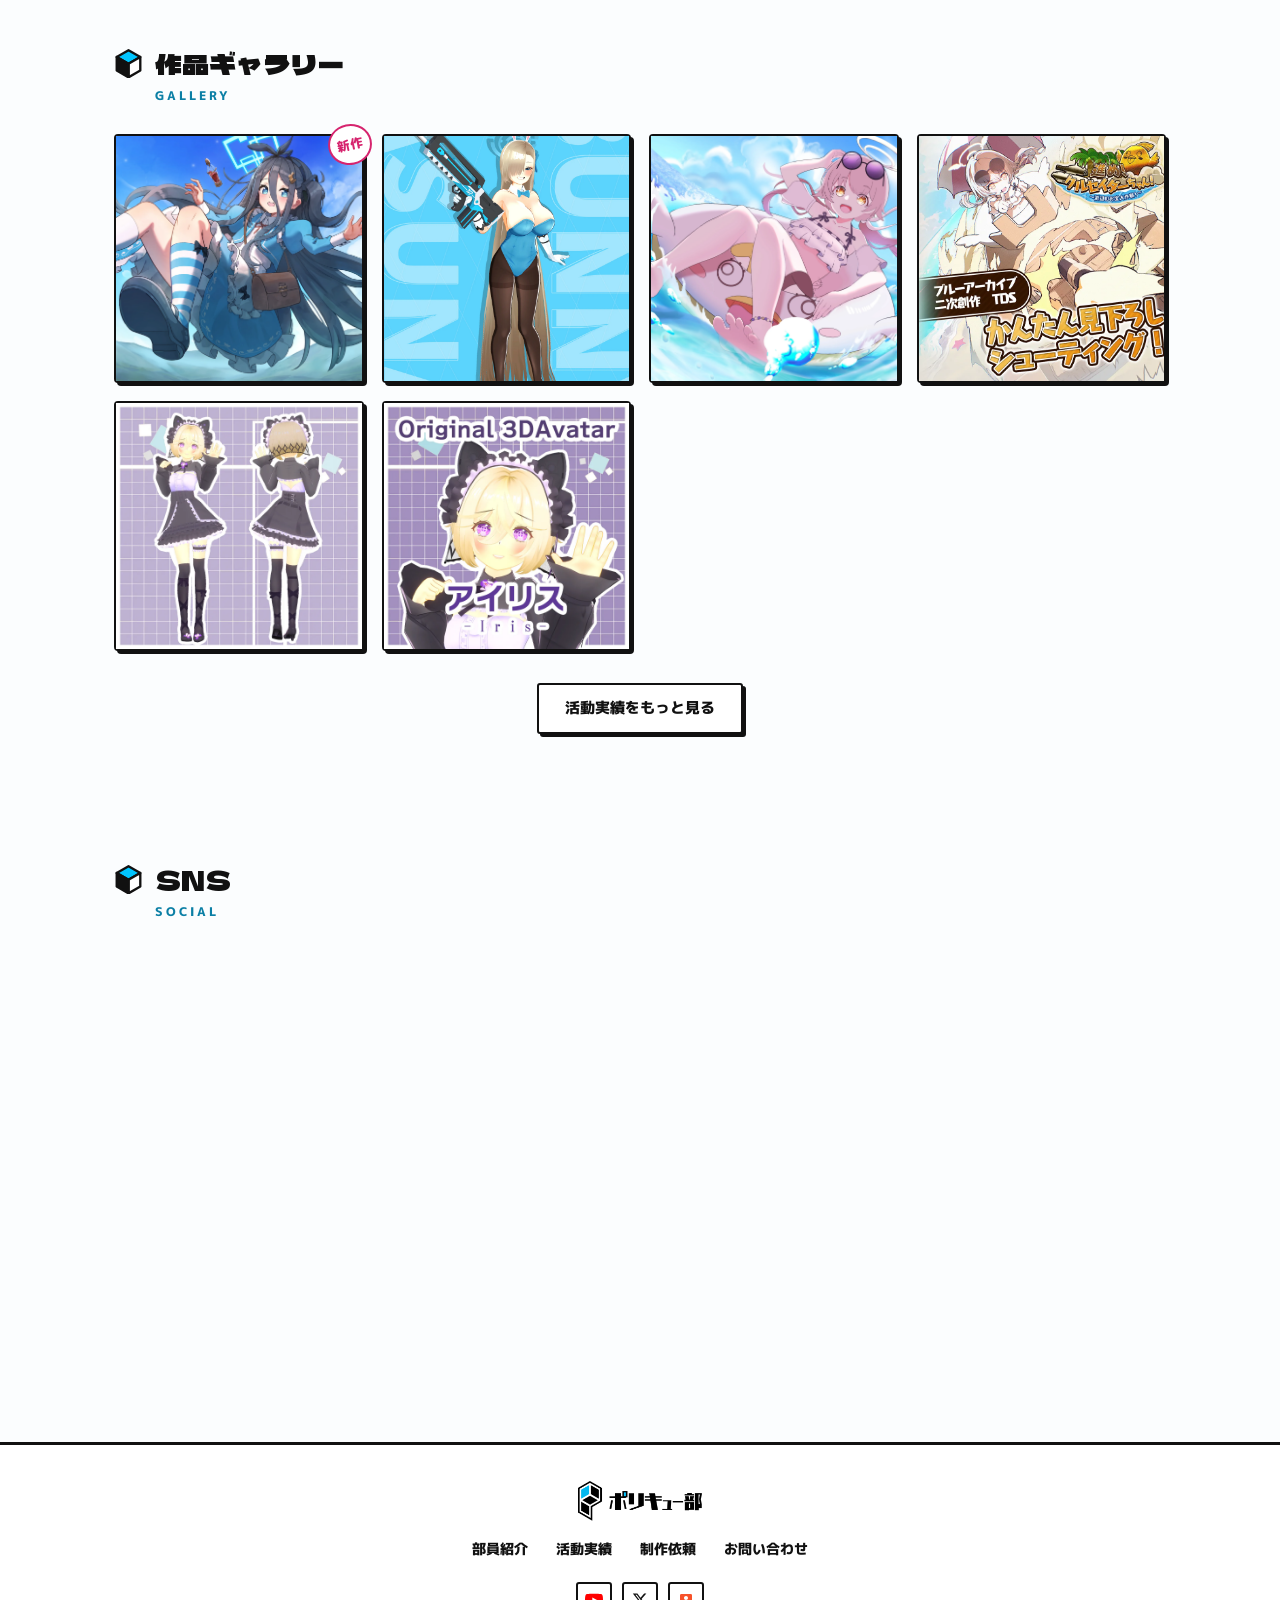
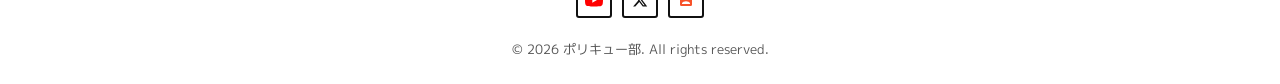
==== commit 20c6d0d9: "部活だより：リニューアルのお知らせからXタイムラインの記述を削除 Co-Authored-By: Claude Opus 5.5 <noreply@anthropic.com>" ====
--- a/index.html
+++ b/index.html
@@ -87,7 +87,6 @@
             <p class="news-body-head">主な変更点</p>
             <ul>
               <li>「部活動」と「3DCG」をテーマに、デザインを一新しました</li>
-              <li>トップページから公式Xの最新ポストを見られるようになりました</li>
               <li>スマートフォンでも見やすくなるよう、レイアウトを調整しました</li>
             </ul>
             <p>これからも作品やイベントの情報を、部活だよりでお知らせしていきます。<br>今後とも<span translate="no">ポリキュー部</span>をよろしくお願いします！</p>
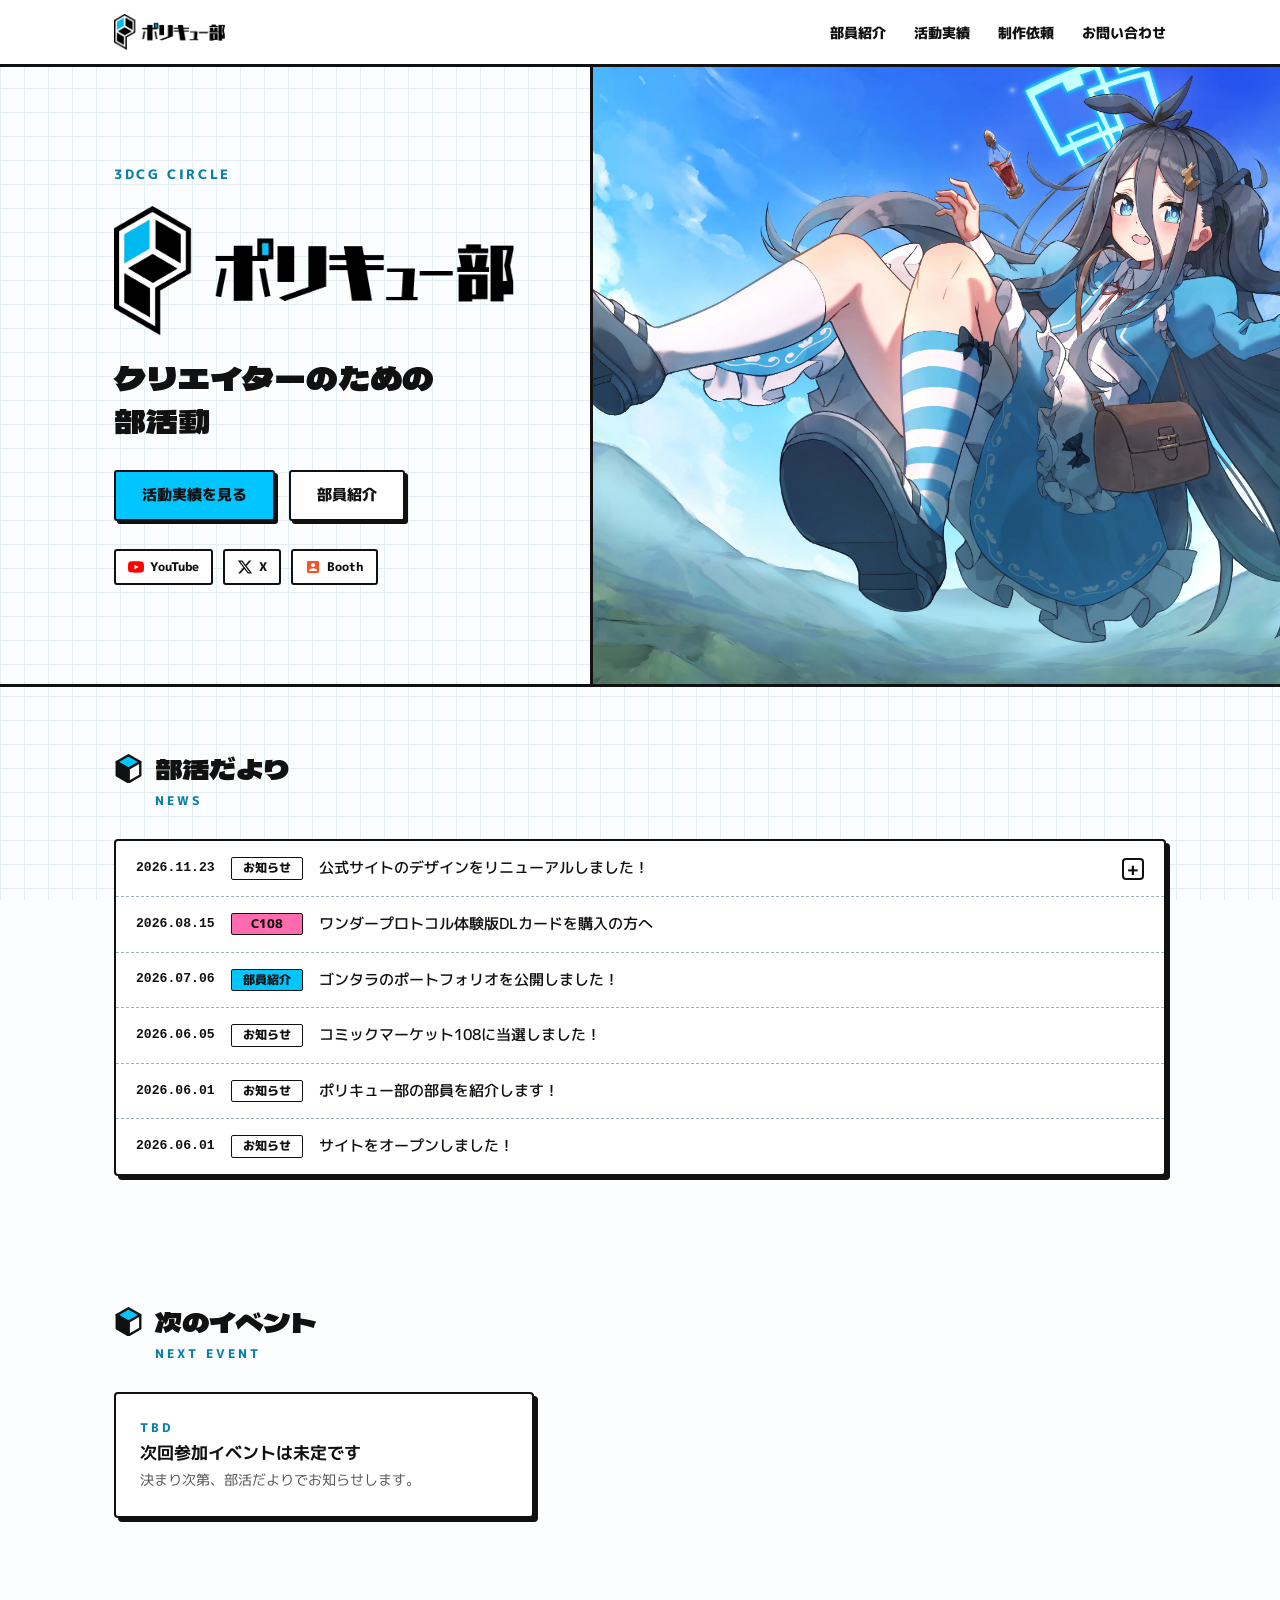
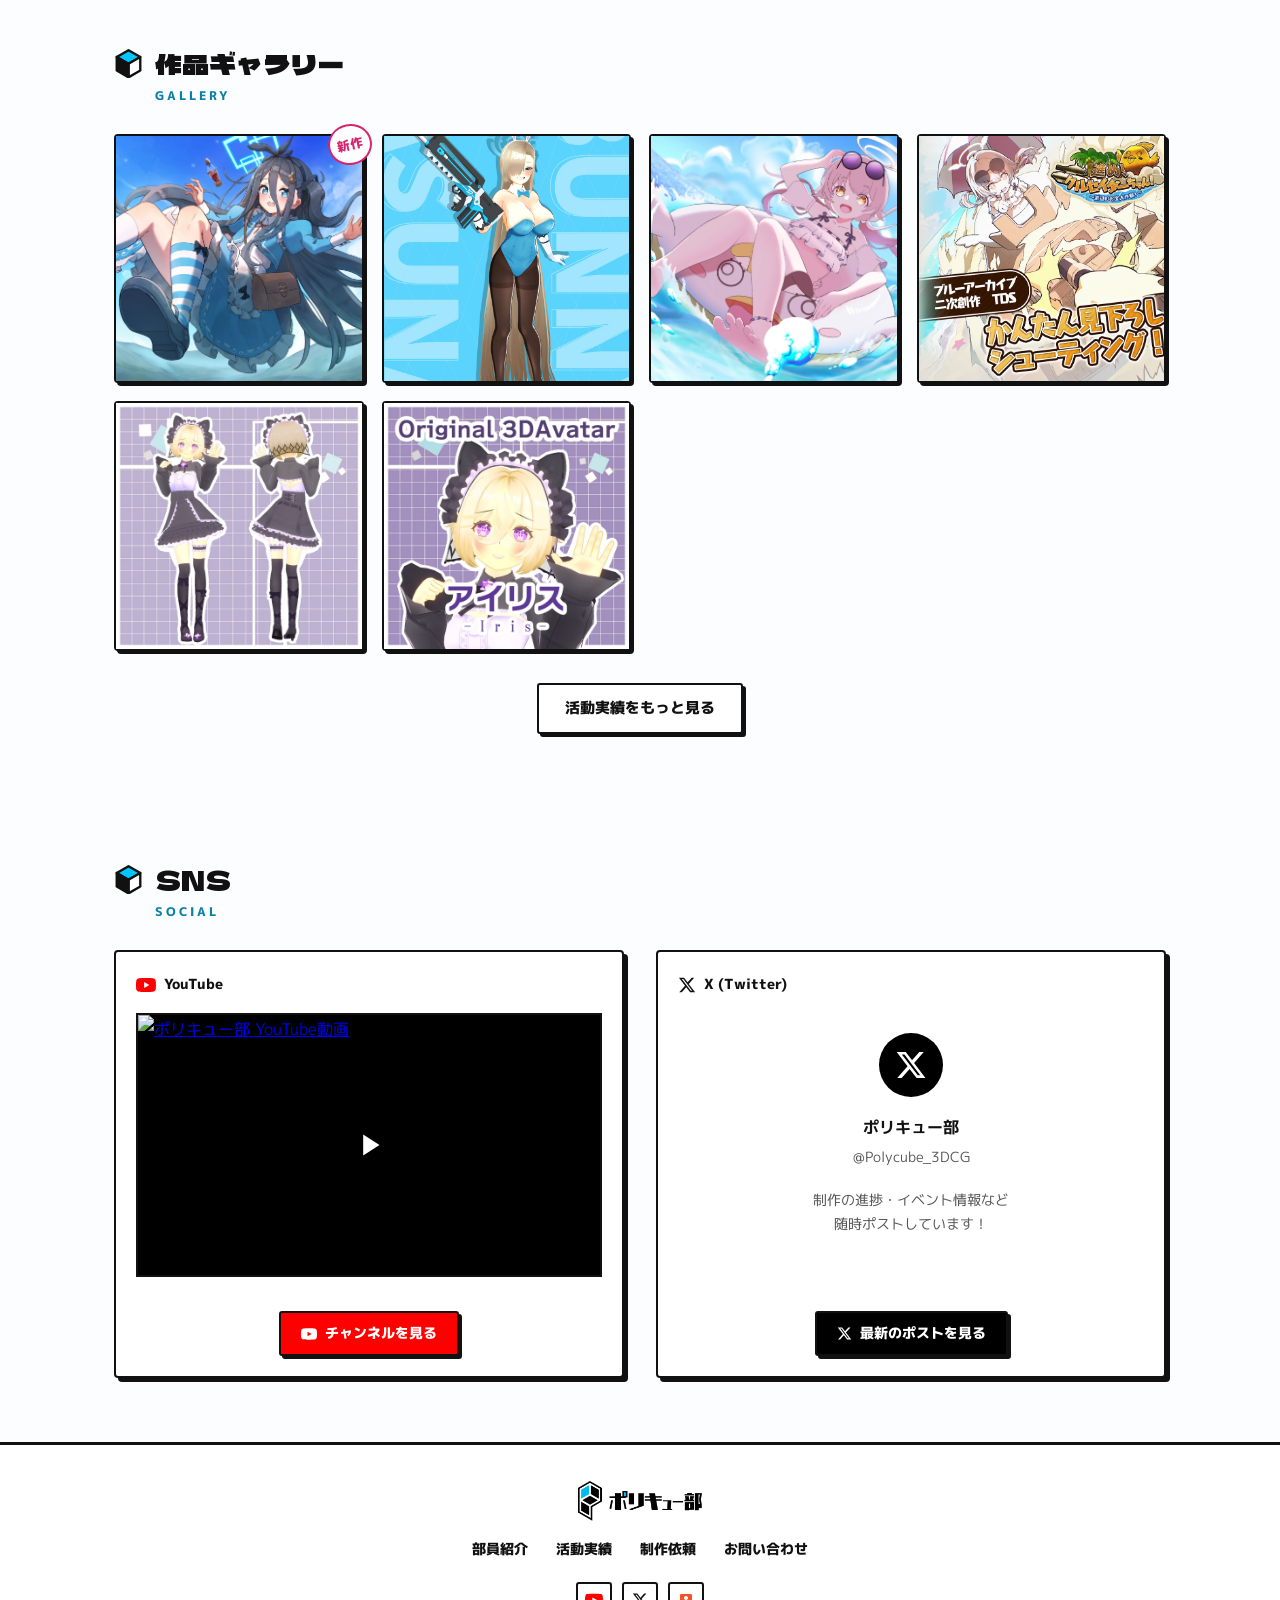
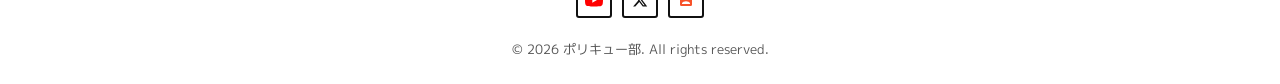
==== commit 2a84751d: "トップ：マスキングテープの飾りを削除 Co-Authored-By: Claude Opus 5.5 <noreply@anthropic.com>" ====
--- a/index.html
+++ b/index.html
@@ -64,7 +64,6 @@
     </div>
     <div class="hero-visual">
       <div class="hero-bg-slideshow"></div>
-      <span class="tape" aria-hidden="true"></span>
     </div>
     </div>
   </section>
--- a/css/style.css
+++ b/css/style.css
@@ -351,18 +351,6 @@
 
 .hero-bg-slide.active { opacity: 1; }
 
-/* マスキングテープ */
-.tape {
-  position: absolute;
-  z-index: 2;
-  width: 110px;
-  height: 26px;
-  background: rgba(255, 190, 220, 0.85);
-  top: -6px;
-  right: 48px;
-  transform: rotate(6deg);
-}
-
 /* ── フッターロゴ ── */
 .footer-logo-img {
   height: 40px;
@@ -509,7 +497,8 @@
   display: grid;
   grid-template-columns: 88px 1fr;
   column-gap: 16px;
-  align-content: start;
+  /* 自己紹介の行を伸ばして、リンクを常にカードの下端にそろえる */
+  grid-template-rows: auto auto auto 1fr;
   padding: 0 20px 20px;
   overflow: hidden;
 }
@@ -539,7 +528,7 @@
 
 .member-avatar {
   width: 88px;
-  height: 104px;
+  height: 88px;
   object-fit: cover;
   border: var(--line);
   background: var(--color-main-pale);
@@ -549,7 +538,7 @@
 
 .member-avatar-placeholder {
   width: 88px;
-  height: 104px;
+  height: 88px;
   border: var(--line);
   background: var(--color-main-pale);
   margin-bottom: 14px;
@@ -582,7 +571,7 @@
 }
 
 .member-card .member-sns {
-  margin-top: auto;
+  align-self: end;
   padding-top: 14px;
 }
 
